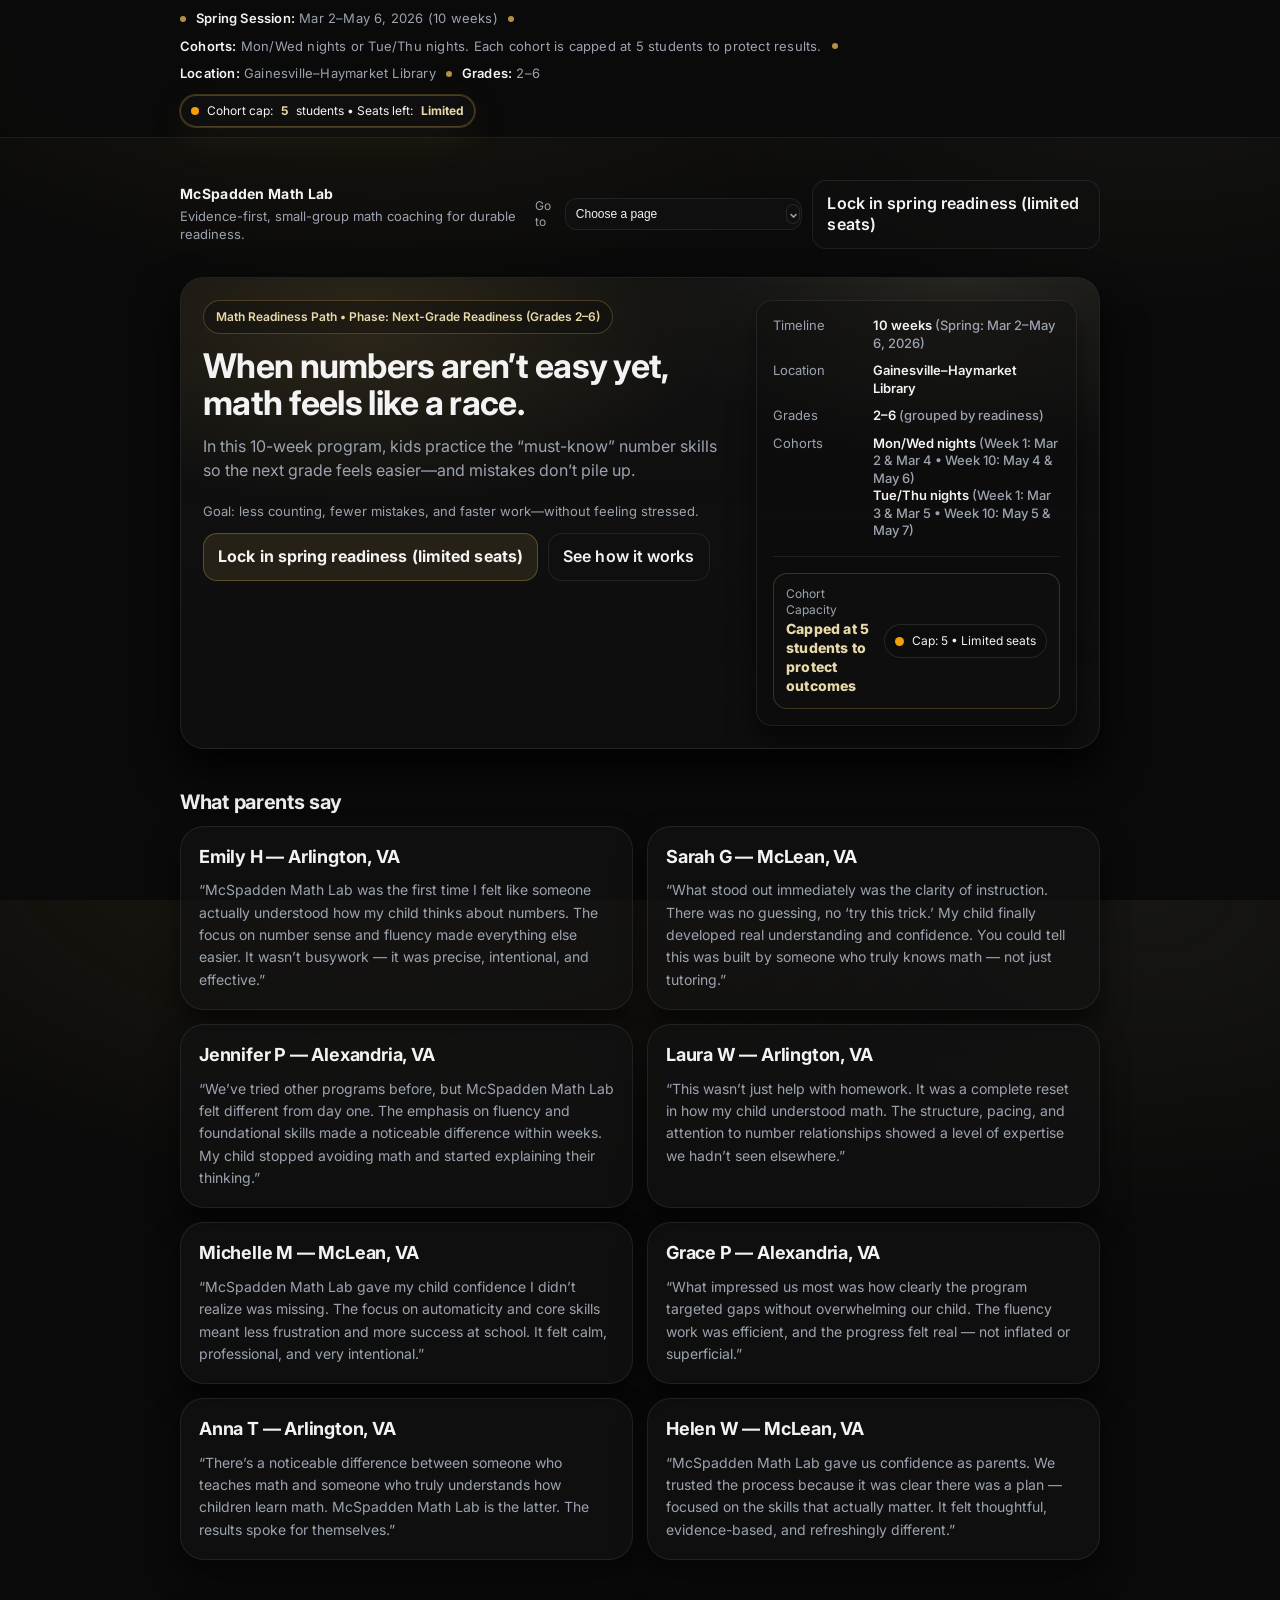
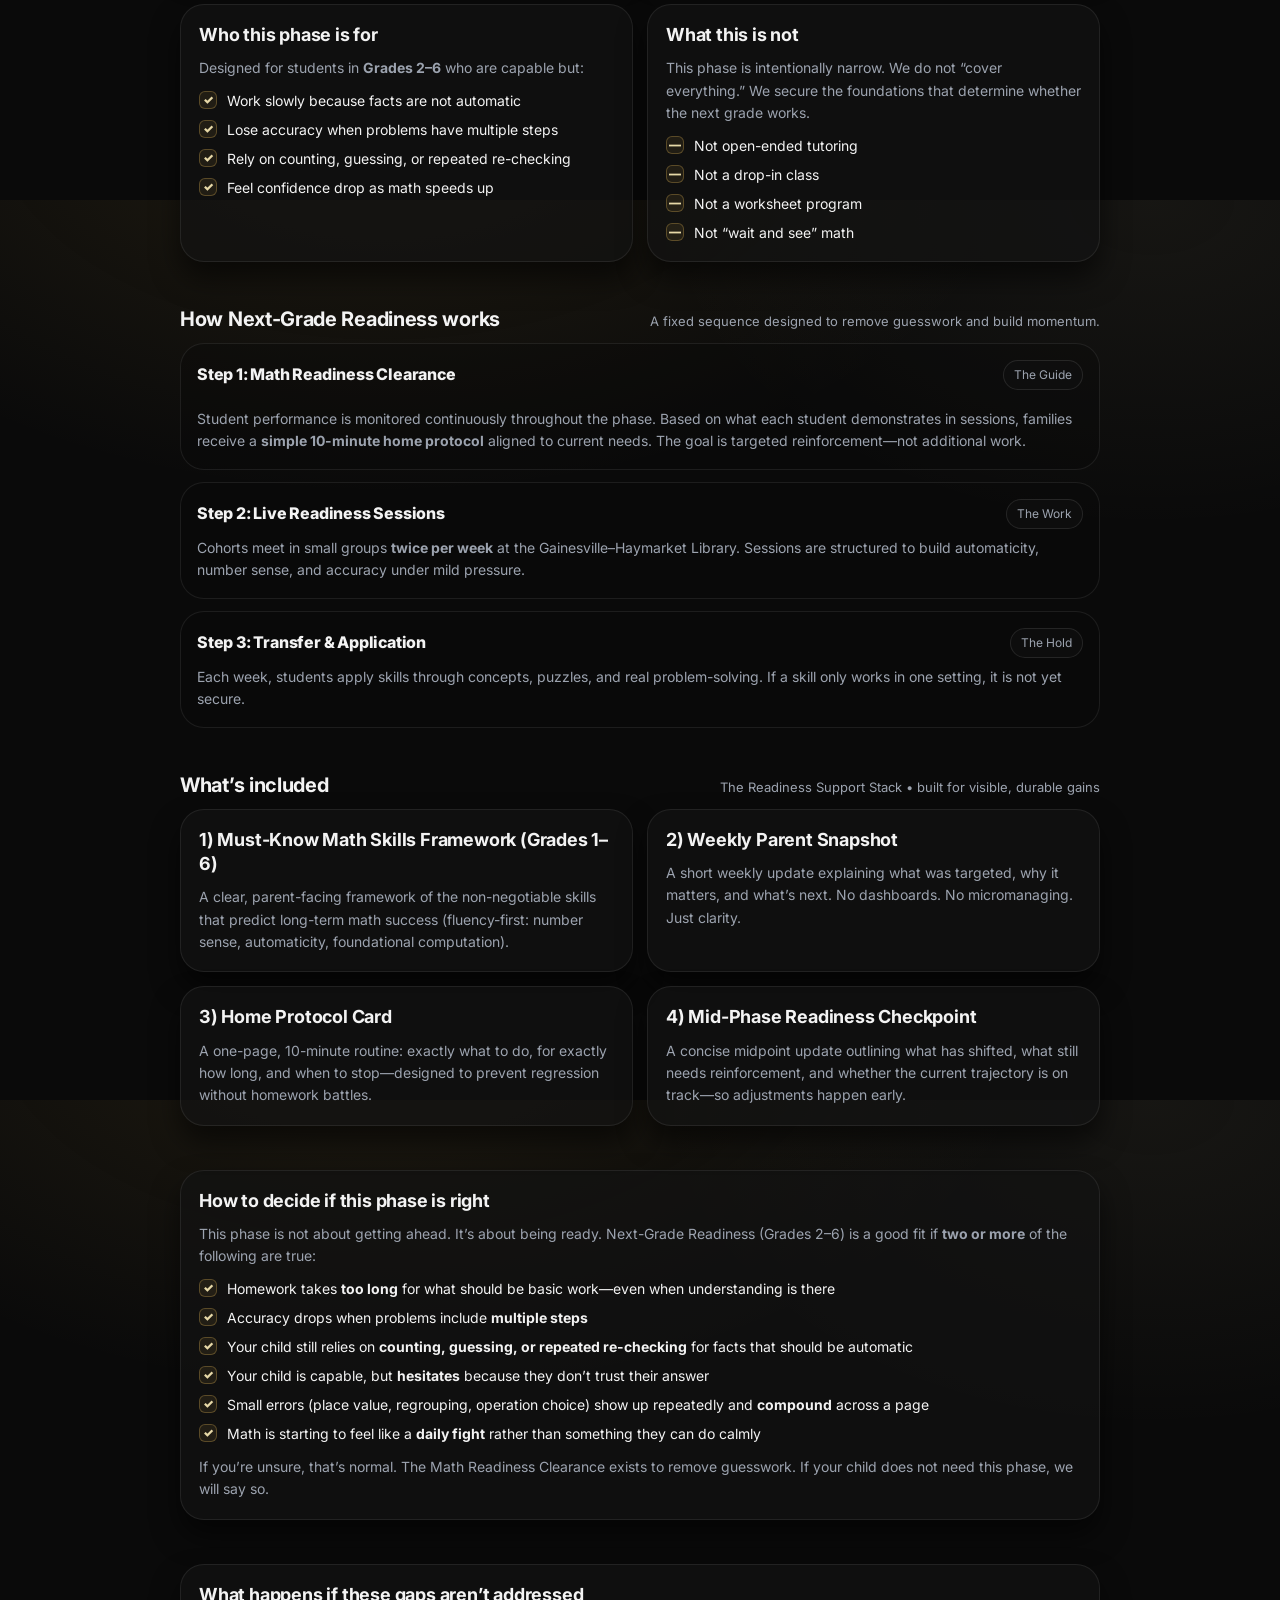
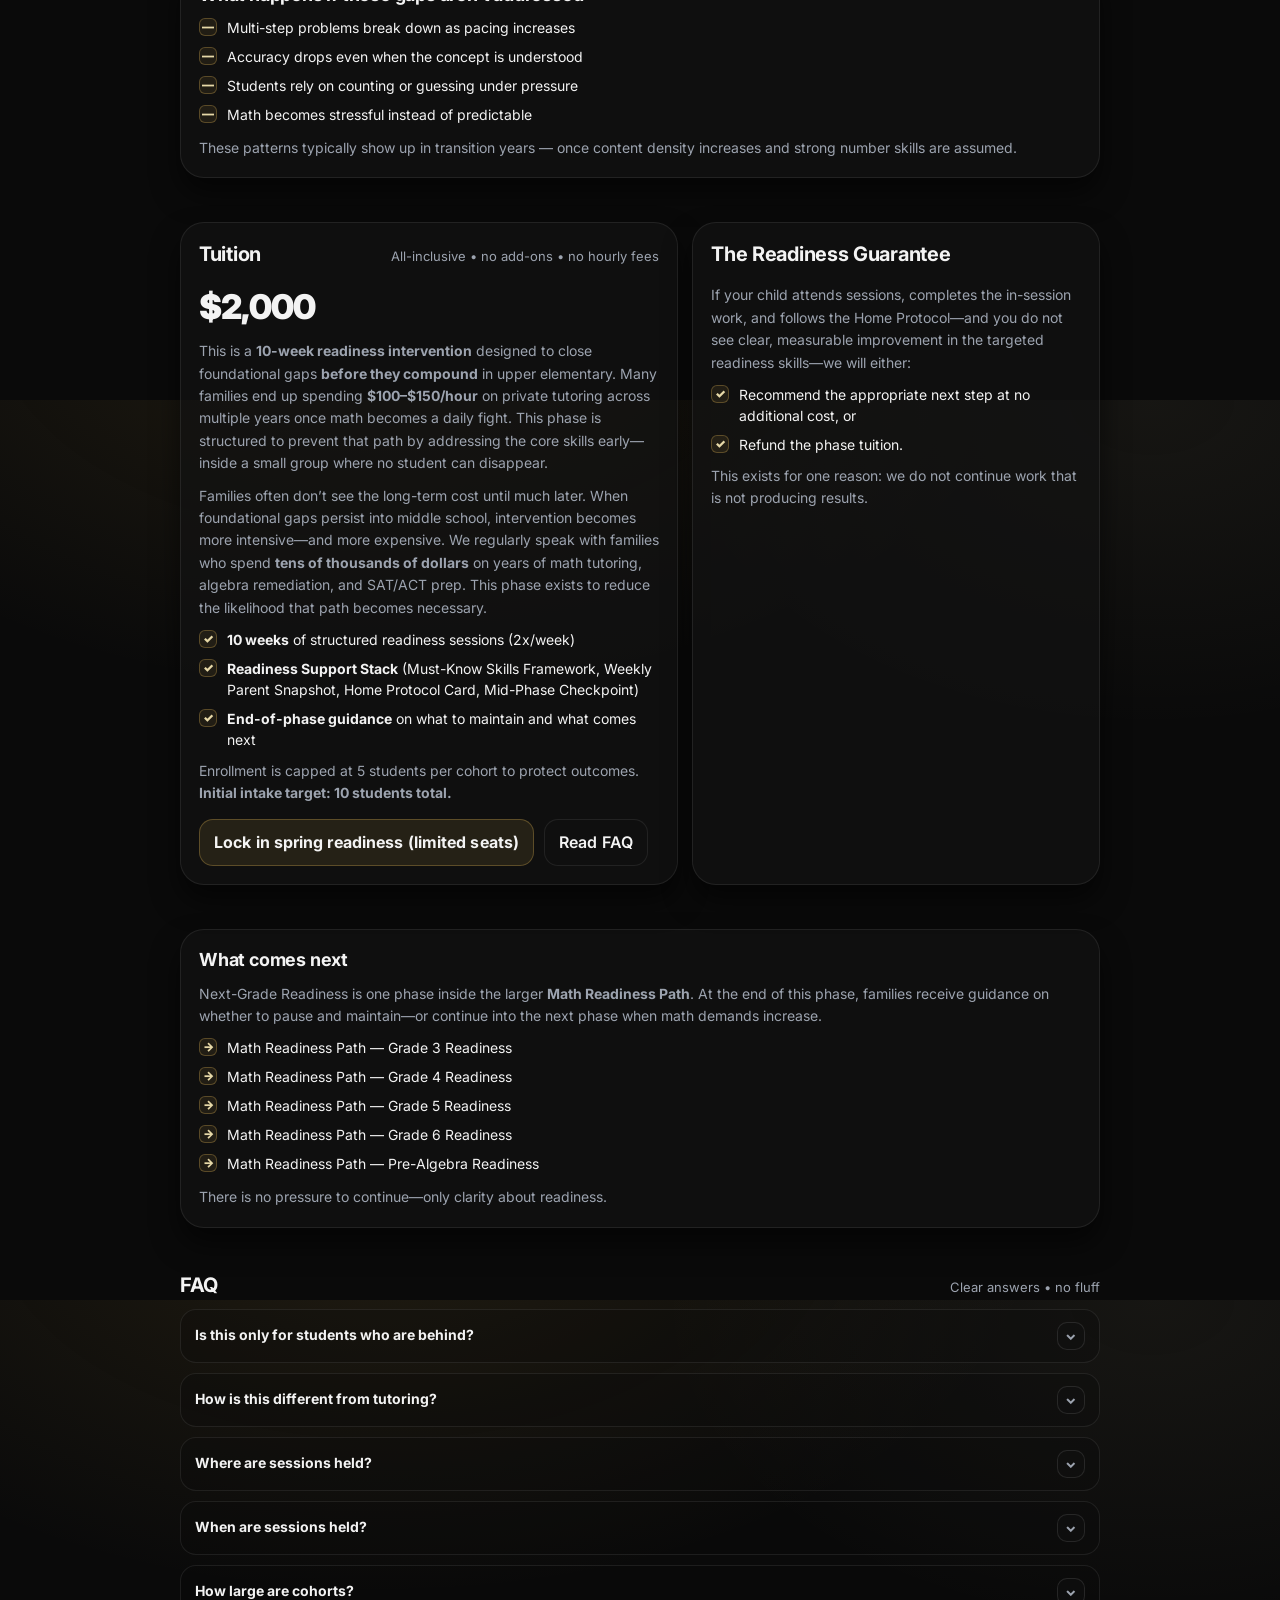
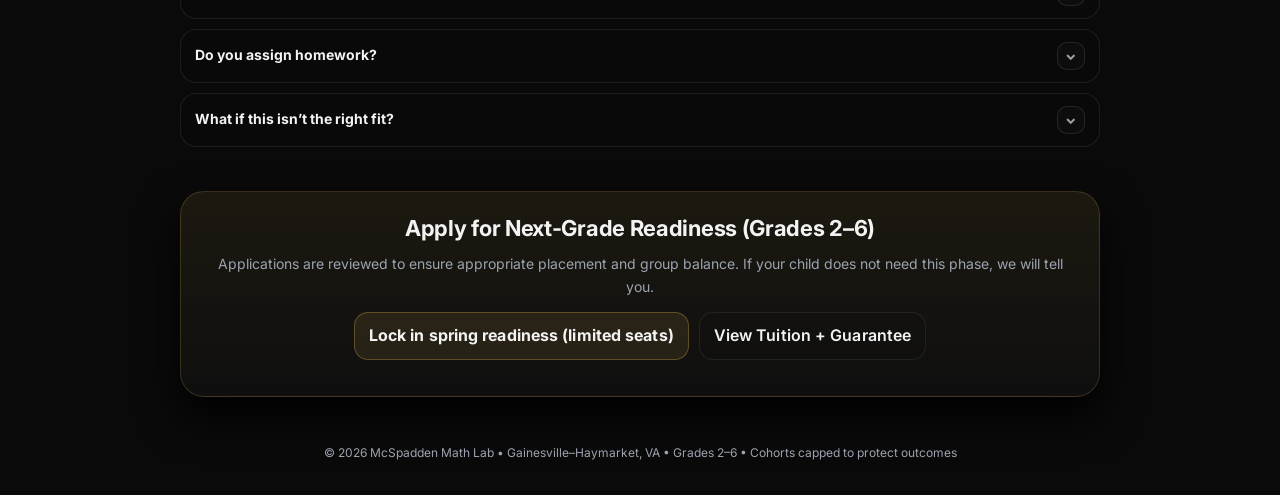
==== index.html @ 358d10a7 "Update index.html" ====
<!doctype html>
<html lang="en">
<head>
  <meta charset="utf-8" />
  <meta name="viewport" content="width=device-width,initial-scale=1" />
  <title>Math Readiness Path — Next-Grade Readiness (Grades 2–6) | McSpadden Math Lab</title>
  <meta name="description" content="A 10-week readiness phase for students in Grades 2–6. Gainesville–Haymarket Library. Two cohorts: Monday and Wednesday nights or Tuesday and Thursday nights. Each cohort is capped at 5 students to protect outcomes." />

  <!-- Fonts (safe + clean). If your site already loads Inter elsewhere, you can remove this. -->
  <link rel="preconnect" href="https://fonts.googleapis.com">
  <link rel="preconnect" href="https://fonts.gstatic.com" crossorigin>
  <link href="https://fonts.googleapis.com/css2?family=Inter:wght@400;500;600;700&display=swap" rel="stylesheet">

  <style>
    :root {
      --bg: #0A0A0A;
      --bg-alt: #121212;
      --accent: #C6A04A;
      --accent-soft: #E7D9A8;
      --text-main: #F3F3F3;
      --text-muted: #9CA3AF;
      --card-bg: #121212;
      --border-subtle: #2A2A2A;
      --max-width: 960px;
      --radius-lg: 16px;
      --radius-xl: 24px;
      --shadow-soft: 0 20px 40px rgba(0, 0, 0, 0.85);
      --shadow-card: 0 16px 28px rgba(0,0,0,0.55);
      --shadow-glow: 0 0 0 1px rgba(198,160,74,0.25), 0 12px 38px rgba(198,160,74,0.08);
      --line: rgba(255,255,255,0.08);
      --ok: #22c55e;
      --warn: #f59e0b;
    }

    * { box-sizing: border-box; margin: 0; padding: 0; }
    html, body { height: 100%; }
    body {
      font-family: Inter, system-ui, -apple-system, Segoe UI, Roboto, Helvetica, Arial, "Apple Color Emoji","Segoe UI Emoji";
      background: radial-gradient(1200px 700px at 30% -10%, rgba(198,160,74,0.12), transparent 55%),
                  radial-gradient(900px 600px at 90% 0%, rgba(231,217,168,0.06), transparent 55%),
                  var(--bg);
      color: var(--text-main);
      line-height: 1.35;
    }

    a { color: inherit; text-decoration: none; }
    .container { max-width: var(--max-width); margin: 0 auto; padding: 0 20px; }

    /* Top ticker */
    .ticker {
      position: sticky;
      top: 0;
      z-index: 1000;
      background: rgba(10,10,10,0.92);
      backdrop-filter: blur(10px);
      border-bottom: 1px solid var(--line);
    }
    .ticker-inner {
      display: flex;
      gap: 12px;
      align-items: center;
      justify-content: space-between;
      padding: 10px 0;
      flex-wrap: wrap;
    }
    .ticker-left {
      display: flex;
      gap: 10px;
      align-items: center;
      flex-wrap: wrap;
      color: var(--text-muted);
      font-size: 13px;
      letter-spacing: 0.2px;
    }
    .dot { width: 6px; height: 6px; border-radius: 999px; background: var(--accent); display: inline-block; opacity: 0.9; }
    .ticker-strong { color: var(--text-main); font-weight: 600; }
    .pill {
      display: inline-flex;
      align-items: center;
      gap: 8px;
      padding: 7px 10px;
      border-radius: 999px;
      border: 1px solid rgba(198,160,74,0.35);
      background: rgba(18,18,18,0.75);
      box-shadow: var(--shadow-glow);
      color: var(--text-main);
      font-size: 12px;
      white-space: nowrap;
    }
    .pill .cap-dot { width: 8px; height: 8px; border-radius: 999px; background: var(--warn); }
    .pill strong { color: var(--accent-soft); font-weight: 700; }

    /* Header / Hero */
    header { padding: 42px 0 18px; }
    .brandbar {
      display: flex;
      align-items: center;
      justify-content: space-between;
      gap: 12px;
      margin-bottom: 28px;
    }
    .site-nav {
      display: inline-flex;
      align-items: center;
      gap: 8px;
      color: var(--text-muted);
      font-size: 12px;
      letter-spacing: 0.2px;
    }
    .site-nav select {
      appearance: none;
      background: rgba(18,18,18,0.7);
      border: 1px solid var(--line);
      color: var(--text-main);
      padding: 8px 28px 8px 10px;
      border-radius: 12px;
      font-size: 12px;
      cursor: pointer;
    }
    .site-nav select:focus {
      outline: 2px solid rgba(198,160,74,0.45);
      outline-offset: 2px;
    }
    .site-nav .chev {
      margin-left: -24px;
      pointer-events: none;
      width: 20px;
      height: 20px;
      border-radius: 8px;
      border: 1px solid rgba(255,255,255,0.10);
      background: rgba(18,18,18,0.55);
      display: inline-flex;
      align-items: center;
      justify-content: center;
      color: var(--text-muted);
      font-weight: 900;
      font-size: 11px;
    }
    .brand {
      display: flex;
      flex-direction: column;
      gap: 4px;
    }
    .brand .name {
      font-weight: 700;
      letter-spacing: 0.3px;
      font-size: 14px;
      color: var(--text-main);
    }
    .brand .sub {
      font-size: 13px;
      color: var(--text-muted);
    }

    .hero {
      display: grid;
      grid-template-columns: 1.25fr 0.75fr;
      gap: 18px;
      align-items: stretch;
      padding: 22px;
      border: 1px solid var(--line);
      border-radius: var(--radius-xl); /* fixed from varvar(...) */
      background: linear-gradient(180deg, rgba(18,18,18,0.85), rgba(18,18,18,0.55));
      box-shadow: var(--shadow-soft);
      overflow: hidden;
      position: relative;
    }
    .hero:before {
      content: "";
      position: absolute;
      inset: -2px;
      background: radial-gradient(600px 300px at 20% 10%, rgba(198,160,74,0.16), transparent 60%),
                  radial-gradient(500px 280px at 85% 0%, rgba(231,217,168,0.10), transparent 65%);
      pointer-events: none;
    }
    .hero > * { position: relative; z-index: 1; }

    .kicker {
      display: inline-flex;
      align-items: center;
      gap: 10px;
      padding: 8px 12px;
      border: 1px solid rgba(198,160,74,0.30);
      border-radius: 999px;
      background: rgba(10,10,10,0.35);
      color: var(--accent-soft);
      font-weight: 600;
      font-size: 12px;
      width: fit-content;
      margin-bottom: 14px;
    }
    h1 {
      font-size: 34px;
      line-height: 1.08;
      letter-spacing: -0.7px;
      margin-bottom: 12px;
    }
    .lead {
      color: var(--text-muted);
      font-size: 16px;
      line-height: 1.55;
      margin-bottom: 18px;
      max-width: 62ch;
    }
    .hero-actions {
      display: flex;
      gap: 10px;
      flex-wrap: wrap;
      align-items: center;
      margin-top: 12px;
    }
    .btn {
      display: inline-flex;
      align-items: center;
      justify-content: center;
      gap: 10px;
      padding: 12px 14px;
      border-radius: 14px;
      border: 1px solid rgba(198,160,74,0.35);
      background: rgba(198,160,74,0.12);
      color: var(--text-main);
      font-weight: 700;
      letter-spacing: 0.1px;
      transition: transform 120ms ease, background 120ms ease, border-color 120ms ease;
      cursor: pointer;
      user-select: none;
    }
    .btn:hover { transform: translateY(-1px); background: rgba(198,160,74,0.16); border-color: rgba(198,160,74,0.55); }
    .btn.secondary {
      background: rgba(18,18,18,0.55);
      border-color: var(--line);
      color: var(--text-main);
      font-weight: 600;
    }
    .btn.secondary:hover { background: rgba(18,18,18,0.75); border-color: rgba(255,255,255,0.14); }

    .hero-card {
      border: 1px solid var(--line);
      border-radius: var(--radius-lg);
      background: rgba(10,10,10,0.35);
      padding: 16px;
      display: flex;
      flex-direction: column;
      justify-content: space-between;
      gap: 12px;
      box-shadow: var(--shadow-card);
    }
    .meta {
      display: grid;
      gap: 10px;
    }
    .meta-row {
      display: grid;
      grid-template-columns: 90px 1fr;
      gap: 10px;
      align-items: start;
      font-size: 13px;
    }
    .meta-row .label { color: var(--text-muted); }
    .meta-row .value { color: var(--text-main); font-weight: 600; }
    .meta-row .value span { color: var(--text-muted); font-weight: 500; }
    .divider { height: 1px; background: var(--line); margin: 6px 0; }

    .cap-box {
      display: flex;
      align-items: center;
      justify-content: space-between;
      gap: 10px;
      padding: 12px;
      border-radius: 14px;
      border: 1px solid rgba(198,160,74,0.25);
      background: rgba(18,18,18,0.55);
    }
    .cap-left { display: grid; gap: 2px; }
    .cap-title { font-size: 12px; color: var(--text-muted); }
    .cap-value { font-size: 14px; font-weight: 800; color: var(--accent-soft); letter-spacing: 0.2px; }
    .cap-badge {
      display: inline-flex;
      align-items: center;
      gap: 8px;
      padding: 8px 10px;
      border-radius: 999px;
      border: 1px solid rgba(255,255,255,0.10);
      background: rgba(10,10,10,0.40);
      font-size: 12px;
      color: var(--text-main);
      white-space: nowrap;
    }
    .cap-badge .cap-dot { width: 9px; height: 9px; border-radius: 999px; background: var(--warn); }

    /* Sections */
    section { padding: 22px 0; }
    .grid { display: grid; grid-template-columns: 1fr 1fr; gap: 14px; }
    .card {
      border: 1px solid var(--line);
      border-radius: var(--radius-xl);
      background: rgba(18,18,18,0.72);
      padding: 18px;
      box-shadow: var(--shadow-card);
    }
    .card h2 {
      font-size: 18px;
      letter-spacing: -0.2px;
      margin-bottom: 10px;
    }
    .card p { color: var(--text-muted); line-height: 1.6; font-size: 14px; }
    .list { margin-top: 10px; display: grid; gap: 8px; }
    .li {
      display: grid;
      grid-template-columns: 18px 1fr;
      gap: 10px;
      align-items: start;
      color: var(--text-main);
      font-size: 14px;
      line-height: 1.5;
    }
    .check {
      width: 18px; height: 18px;
      border-radius: 6px;
      border: 1px solid rgba(198,160,74,0.35);
      background: rgba(198,160,74,0.10);
      display: inline-flex;
      align-items: center;
      justify-content: center;
      font-weight: 900;
      color: var(--accent-soft);
      font-size: 12px;
      margin-top: 1px;
    }

    .section-title {
      display: flex;
      align-items: baseline;
      justify-content: space-between;
      gap: 12px;
      margin-bottom: 10px;
    }
    .section-title h2 { font-size: 20px; letter-spacing: -0.3px; }
    .section-title .hint { color: var(--text-muted); font-size: 13px; }

    /* Steps */
    .steps { display: grid; gap: 12px; }
    .step {
      border: 1px solid var(--line);
      border-radius: var(--radius-xl);
      background: rgba(10,10,10,0.35);
      padding: 16px;
      display: grid;
      gap: 8px;
    }
    .step-top {
      display: flex;
      align-items: center;
      justify-content: space-between;
      gap: 10px;
      flex-wrap: wrap;
    }
    .step-name { font-weight: 800; letter-spacing: -0.2px; }
    .tag {
      display: inline-flex;
      align-items: center;
      gap: 8px;
      padding: 6px 10px;
      border-radius: 999px;
      border: 1px solid rgba(255,255,255,0.10);
      background: rgba(18,18,18,0.55);
      color: var(--text-muted);
      font-size: 12px;
      white-space: nowrap;
    }
    .step p { color: var(--text-muted); font-size: 14px; line-height: 1.6; }

    /* Pricing */
    .pricing {
      display: grid;
      grid-template-columns: 1.1fr 0.9fr;
      gap: 14px;
      align-items: stretch;
    }
    .price {
      font-size: 34px;
      font-weight: 900;
      letter-spacing: -0.8px;
      color: var(--text-main);
      margin: 6px 0 10px;
    }
    .fine { color: var(--text-muted); font-size: 13px; line-height: 1.55; }

    /* FAQ */
    details {
      border: 1px solid var(--line);
      border-radius: 16px;
      background: rgba(10,10,10,0.30);
      padding: 12px 14px;
    }
    details summary {
      cursor: pointer;
      list-style: none;
      display: flex;
      align-items: center;
      justify-content: space-between;
      gap: 12px;
      font-weight: 700;
      color: var(--text-main);
      font-size: 14px;
    }
    details summary::-webkit-details-marker { display: none; }
    details .answer { padding-top: 10px; color: var(--text-muted); font-size: 14px; line-height: 1.6; }
    .chev {
      width: 28px; height: 28px;
      border-radius: 10px;
      border: 1px solid rgba(255,255,255,0.10);
      background: rgba(18,18,18,0.55);
      display: inline-flex;
      align-items: center;
      justify-content: center;
      color: var(--text-muted);
      font-weight: 900;
      transition: transform 140ms ease;
    }
    details[open] .chev { transform: rotate(180deg); }

    /* Footer CTA */
    .cta {
      text-align: center;
      padding: 22px;
      border-radius: var(--radius-xl);
      border: 1px solid rgba(198,160,74,0.22);
      background: linear-gradient(180deg, rgba(198,160,74,0.10), rgba(18,18,18,0.65));
      box-shadow: var(--shadow-soft);
    }
    .cta h2 { font-size: 22px; letter-spacing: -0.3px; margin-bottom: 10px; }
    .cta p { color: var(--text-muted); font-size: 14px; line-height: 1.6; margin-bottom: 14px; }

    footer {
      padding: 26px 0 34px;
      color: var(--text-muted);
      font-size: 12px;
      text-align: center;
    }

    /* Responsive */
    @media (max-width: 920px) {
      .hero { grid-template-columns: 1fr; }
      .grid { grid-template-columns: 1fr; }
      .pricing { grid-template-columns: 1fr; }
      h1 { font-size: 30px; }
    }

    /* --- Mobile refinements (minimal change) --- */
    @media (max-width: 520px) {
      .container { padding: 0 14px; }

      header { padding: 28px 0 12px; }
      .brandbar { margin-bottom: 16px; }
      .brandbar { flex-direction: column; align-items: flex-start; }
      .brand .name { font-size: 13px; }
      .brand .sub { font-size: 12px; }

      .hero { padding: 16px; gap: 14px; }
      h1 { font-size: 26px; letter-spacing: -0.5px; }
      .lead { font-size: 14px; line-height: 1.6; }

      .kicker { font-size: 11px; padding: 7px 10px; }

      /* Buttons: easier tapping + cleaner stacking */
      .hero-actions { gap: 10px; }
      .site-nav { width: 100%; }
      .site-nav select { width: 100%; }
      .btn {
        width: 100%;
        justify-content: center;
        padding: 12px 14px;
      }

      /* Cards: reduce density */
      .card { padding: 16px; }
      .card h2 { font-size: 16px; }
      .card p { font-size: 13.5px; }

      /* Lists: avoid tight columns */
      .li { grid-template-columns: 16px 1fr; gap: 10px; }
      .check { width: 16px; height: 16px; border-radius: 6px; font-size: 11px; }

      /* Meta rows: stack label/value for readability */
      .meta-row {
        grid-template-columns: 1fr;
        gap: 4px;
      }
      .meta-row .label { font-size: 12px; }
      .meta-row .value { font-size: 13px; line-height: 1.45; }

      /* Section titles: stack hint under title */
      .section-title {
        flex-direction: column;
        align-items: flex-start;
        gap: 6px;
      }
      .section-title h2 { font-size: 18px; }
      .section-title .hint { font-size: 12px; }

      /* Pricing: prevent oversized type */
      .price { font-size: 30px; }

      /* FAQ: improve tap area and wrapping */
      details { padding: 12px; }
      details summary { font-size: 13.5px; }
      .chev { width: 30px; height: 30px; }

      /* Ticker: allow breathing room */
      .ticker-left { font-size: 12px; }
      .pill { font-size: 11.5px; padding: 6px 9px; }

      /* --- Reviews: swipe carousel on mobile --- */
      #reviews .grid {
        display: flex;
        gap: 12px;
        overflow-x: auto;
        padding: 4px 2px 10px;
        scroll-snap-type: x mandatory;
        -webkit-overflow-scrolling: touch;
      }
      #reviews .grid::-webkit-scrollbar { height: 8px; }
      #reviews .grid::-webkit-scrollbar-track { background: rgba(255,255,255,0.06); border-radius: 999px; }
      #reviews .grid::-webkit-scrollbar-thumb { background: rgba(198,160,74,0.22); border-radius: 999px; }
      #reviews .grid .card {
        min-width: 84%;
        flex: 0 0 auto;
        scroll-snap-align: start;
      }
    }

    /* Ultra-small phones */
    @media (max-width: 380px) {
      h1 { font-size: 24px; }
      .hero { padding: 14px; }
      .card { padding: 14px; }
      #reviews .grid .card { min-width: 90%; }
    }
  </style>
</head>

<body>

  <!-- Top ticker (dates + cohorts + location) -->
  <div class="ticker">
    <div class="container">
      <div class="ticker-inner">
        <div class="ticker-left">
          <span class="dot"></span>
          <span><span class="ticker-strong">Spring Session:</span> Mar 2–May 6, 2026 (10 weeks)</span>
          <span class="dot"></span>
          <span><span class="ticker-strong">Cohorts:</span> Mon/Wed nights or Tue/Thu nights. Each cohort is capped at 5 students to protect results.</span>
          <span class="dot"></span>
          <span><span class="ticker-strong">Location:</span> Gainesville–Haymarket Library</span>
          <span class="dot"></span>
          <span><span class="ticker-strong">Grades:</span> 2–6</span>
        </div>

        <!-- Cohort-cap indicator (edit numbers as needed) -->
        <div class="pill" title="Cohorts are capped at 5 students to protect outcomes.">
          <span class="cap-dot" aria-hidden="true"></span>
          Cohort cap: <strong>5</strong> students • Seats left: <strong>Limited</strong>
        </div>
      </div>
    </div>
  </div>

  <header>
    <div class="container">
      <div class="brandbar">
        <div class="brand">
          <div class="name">McSpadden Math Lab</div>
          <div class="sub">Evidence-first, small-group math coaching for durable readiness.</div>
        </div>
        <div class="site-nav" aria-label="Site navigation">
          <label for="page-select">Go to</label>
          <select id="page-select" onchange="if (this.value) window.location.href = this.value;">
            <option value="" selected>Choose a page</option>
            <option value="/index.html">Next-Grade Readiness (Grades 2–6)</option>
            <option value="/diagnostic.html">Readiness Diagnostic</option>
          </select>
          <span class="chev" aria-hidden="true">⌄</span>
        </div>
        <a class="btn secondary"
           href="https://docs.google.com/forms/d/e/1FAIpQLSfO8oBdHKv9BETG9DQ2NHJP70v-f6Mk2C3GIIjoC-ymewStnA/viewform"
           target="_blank" rel="noopener">
          Lock in spring readiness (limited seats)
        </a>

      </div>

      <div class="hero">
        <div>
          <div class="kicker">Math Readiness Path • Phase: Next-Grade Readiness (Grades 2–6)</div>

          <h1>When numbers aren’t easy yet, math feels like a race.</h1>

          <p class="lead">
            In this 10-week program, kids practice the “must-know” number skills so the next grade feels easier—and mistakes don’t pile up.
          </p>

          <p class="fine" style="margin-top:10px;">
            Goal: less counting, fewer mistakes, and faster work—without feeling stressed.
          </p>

          <div class="hero-actions">
            <a class="btn"
               href="https://docs.google.com/forms/d/e/1FAIpQLSfO8oBdHKv9BETG9DQ2NHJP70v-f6Mk2C3GIIjoC-ymewStnA/viewform"
               target="_blank" rel="noopener">
              Lock in spring readiness (limited seats)
            </a>

            <a class="btn secondary" href="#how">See how it works</a>
          </div>
        </div>

        <aside class="hero-card" aria-label="Program details">
          <div class="meta">
            <div class="meta-row">
              <div class="label">Timeline</div>
              <div class="value">10 weeks <span>(Spring: Mar 2–May 6, 2026)</span></div>
            </div>
            <div class="meta-row">
              <div class="label">Location</div>
              <div class="value">Gainesville–Haymarket Library</div>
            </div>
            <div class="meta-row">
              <div class="label">Grades</div>
              <div class="value">2–6 <span>(grouped by readiness)</span></div>
            </div>
            <div class="meta-row">
              <div class="label">Cohorts</div>
              <div class="value">
                Mon/Wed nights <span>(Week 1: Mar 2 & Mar 4 • Week 10: May 4 & May 6)</span><br/>
                Tue/Thu nights <span>(Week 1: Mar 3 & Mar 5 • Week 10: May 5 & May 7)</span>
              </div>
            </div>
            <div class="divider"></div>

            <div class="cap-box">
              <div class="cap-left">
                <div class="cap-title">Cohort Capacity</div>
                <div class="cap-value">Capped at 5 students to protect outcomes</div>
              </div>
              <div class="cap-badge">
                <span class="cap-dot" aria-hidden="true"></span>
                Cap: 5 • Limited seats
              </div>
            </div>
          </div>
        </aside>
      </div>
    </div>
  </header>

  <main>

    <!-- ✅ Parent Reviews (placed toward top, right after hero) -->
    <section id="reviews">
      <div class="container">
        <div class="section-title">
          <h2>What parents say</h2>
          <div class="hint"></div>
        </div>

        <div class="grid">
          <div class="card">
            <h2>Emily H — Arlington, VA</h2>
            <p>
              “McSpadden Math Lab was the first time I felt like someone actually understood how my child thinks about numbers.
              The focus on number sense and fluency made everything else easier. It wasn’t busywork — it was precise, intentional, and effective.”
            </p>
          </div>

          <div class="card">
            <h2>Sarah G — McLean, VA</h2>
            <p>
              “What stood out immediately was the clarity of instruction. There was no guessing, no ‘try this trick.’
              My child finally developed real understanding and confidence. You could tell this was built by someone who truly knows math — not just tutoring.”
            </p>
          </div>

          <div class="card">
            <h2>Jennifer P — Alexandria, VA</h2>
            <p>
              “We’ve tried other programs before, but McSpadden Math Lab felt different from day one.
              The emphasis on fluency and foundational skills made a noticeable difference within weeks. My child stopped avoiding math and started explaining their thinking.”
            </p>
          </div>

          <div class="card">
            <h2>Laura W — Arlington, VA</h2>
            <p>
              “This wasn’t just help with homework. It was a complete reset in how my child understood math.
              The structure, pacing, and attention to number relationships showed a level of expertise we hadn’t seen elsewhere.”
            </p>
          </div>

          <div class="card">
            <h2>Michelle M — McLean, VA</h2>
            <p>
              “McSpadden Math Lab gave my child confidence I didn’t realize was missing.
              The focus on automaticity and core skills meant less frustration and more success at school. It felt calm, professional, and very intentional.”
            </p>
          </div>

          <div class="card">
            <h2>Grace P — Alexandria, VA</h2>
            <p>
              “What impressed us most was how clearly the program targeted gaps without overwhelming our child.
              The fluency work was efficient, and the progress felt real — not inflated or superficial.”
            </p>
          </div>

          <div class="card">
            <h2>Anna T — Arlington, VA</h2>
            <p>
              “There’s a noticeable difference between someone who teaches math and someone who truly understands how children learn math.
              McSpadden Math Lab is the latter. The results spoke for themselves.”
            </p>
          </div>

          <div class="card">
            <h2>Helen W — McLean, VA</h2>
            <p>
              “McSpadden Math Lab gave us confidence as parents. We trusted the process because it was clear there was a plan —
              focused on the skills that actually matter. It felt thoughtful, evidence-based, and refreshingly different.”
            </p>
          </div>
        </div>
      </div>
    </section>

    <!-- Who it's for -->
    <section>
      <div class="container">
        <div class="grid">
          <div class="card">
            <h2>Who this phase is for</h2>
            <p>
              Designed for students in <strong>Grades 2–6</strong> who are capable but:
            </p>
            <div class="list" role="list">
              <div class="li" role="listitem"><span class="check">✓</span><span>Work slowly because facts are not automatic</span></div>
              <div class="li" role="listitem"><span class="check">✓</span><span>Lose accuracy when problems have multiple steps</span></div>
              <div class="li" role="listitem"><span class="check">✓</span><span>Rely on counting, guessing, or repeated re-checking</span></div>
              <div class="li" role="listitem"><span class="check">✓</span><span>Feel confidence drop as math speeds up</span></div>
            </div>
          </div>

          <div class="card">
            <h2>What this is not</h2>
            <p>
              This phase is intentionally narrow. We do not “cover everything.” We secure the foundations that determine whether the next grade works.
            </p>
            <div class="list" role="list">
              <div class="li" role="listitem"><span class="check">—</span><span>Not open-ended tutoring</span></div>
              <div class="li" role="listitem"><span class="check">—</span><span>Not a drop-in class</span></div>
              <div class="li" role="listitem"><span class="check">—</span><span>Not a worksheet program</span></div>
              <div class="li" role="listitem"><span class="check">—</span><span>Not “wait and see” math</span></div>
            </div>
          </div>
        </div>
      </div>
    </section>

    <!-- How it works -->
    <section id="how">
      <div class="container">
        <div class="section-title">
          <h2>How Next-Grade Readiness works</h2>
          <div class="hint">A fixed sequence designed to remove guesswork and build momentum.</div>
        </div>

        <div class="steps">
          <div class="step">
            <div class="step-top">
              <div class="step-name">Step 1: Math Readiness Clearance</div>
              <div class="tag">The Guide</div>
            </div>
            <p class="fine" style="margin-top:10px;">
              Student performance is monitored continuously throughout the phase.
              Based on what each student demonstrates in sessions, families receive a <strong>simple 10-minute home protocol</strong> aligned to current needs.
              The goal is targeted reinforcement—not additional work.
            </p>
          </div>

          <div class="step">
            <div class="step-top">
              <div class="step-name">Step 2: Live Readiness Sessions</div>
              <div class="tag">The Work</div>
            </div>
            <p>
              Cohorts meet in small groups <strong>twice per week</strong> at the Gainesville–Haymarket Library.
              Sessions are structured to build automaticity, number sense, and accuracy under mild pressure.
            </p>
          </div>

          <div class="step">
            <div class="step-top">
              <div class="step-name">Step 3: Transfer & Application</div>
              <div class="tag">The Hold</div>
            </div>
            <p>
              Each week, students apply skills through concepts, puzzles, and real problem-solving. If a skill only works in one setting, it is not yet secure.
            </p>
          </div>
        </div>
      </div>
    </section>

    <!-- Support Stack -->
    <section>
      <div class="container">
        <div class="section-title">
          <h2>What’s included</h2>
          <div class="hint">The Readiness Support Stack • built for visible, durable gains</div>
        </div>

        <div class="grid">
          <div class="card">
            <h2>1) Must-Know Math Skills Framework (Grades 1–6)</h2>
            <p>
              A clear, parent-facing framework of the non-negotiable skills that predict long-term math success (fluency-first: number sense, automaticity, foundational computation).
            </p>
          </div>
          <div class="card">
            <h2>2) Weekly Parent Snapshot</h2>
            <p>
              A short weekly update explaining what was targeted, why it matters, and what’s next. No dashboards. No micromanaging. Just clarity.
            </p>
          </div>
          <div class="card">
            <h2>3) Home Protocol Card</h2>
            <p>
              A one-page, 10-minute routine: exactly what to do, for exactly how long, and when to stop—designed to prevent regression without homework battles.
            </p>
          </div>
          <div class="card">
            <h2>4) Mid-Phase Readiness Checkpoint</h2>
            <p>
              A concise midpoint update outlining what has shifted, what still needs reinforcement, and whether the current trajectory is on track—so adjustments happen early.
            </p>
          </div>
        </div>
      </div>
    </section>

    <!-- How to Decide -->
<section>
  <div class="container">
    <div class="card">
      <h2>How to decide if this phase is right</h2>
      <p>
        This phase is not about getting ahead. It’s about being ready.
        Next-Grade Readiness (Grades 2–6) is a good fit if <strong>two or more</strong> of the following are true:
      </p>

      <div class="list" role="list">
        <div class="li" role="listitem">
          <span class="check">✓</span>
          <span>Homework takes <strong>too long</strong> for what should be basic work—even when understanding is there</span>
        </div>

        <div class="li" role="listitem">
          <span class="check">✓</span>
          <span>Accuracy drops when problems include <strong>multiple steps</strong></span>
        </div>

        <div class="li" role="listitem">
          <span class="check">✓</span>
          <span>Your child still relies on <strong>counting, guessing, or repeated re-checking</strong> for facts that should be automatic</span>
        </div>

        <div class="li" role="listitem">
          <span class="check">✓</span>
          <span>Your child is capable, but <strong>hesitates</strong> because they don’t trust their answer</span>
        </div>

        <div class="li" role="listitem">
          <span class="check">✓</span>
          <span>Small errors (place value, regrouping, operation choice) show up repeatedly and <strong>compound</strong> across a page</span>
        </div>

        <div class="li" role="listitem">
          <span class="check">✓</span>
          <span>Math is starting to feel like a <strong>daily fight</strong> rather than something they can do calmly</span>
        </div>
      </div>

      <p style="margin-top:12px;">
        If you’re unsure, that’s normal. The Math Readiness Clearance exists to remove guesswork.
        If your child does not need this phase, we will say so.
      </p>
    </div>
  </div>
</section>

    <section class="failure">
      <div class="container">
        <div class="card">
          <h2>What happens if these gaps aren’t addressed</h2>

          <div class="list" role="list">
            <div class="li" role="listitem"><span class="check">—</span><span>Multi-step problems break down as pacing increases</span></div>
            <div class="li" role="listitem"><span class="check">—</span><span>Accuracy drops even when the concept is understood</span></div>
            <div class="li" role="listitem"><span class="check">—</span><span>Students rely on counting or guessing under pressure</span></div>
            <div class="li" role="listitem"><span class="check">—</span><span>Math becomes stressful instead of predictable</span></div>
          </div>

          <p class="fine" style="margin-top:12px;">
            These patterns typically show up in transition years — once content density increases and strong number skills are assumed.
          </p>
        </div>
      </div>
    </section>

     <!-- Tuition & Guarantee -->
    <section id="pricing">
      <div class="container">
        <div class="pricing">
          <div class="card">
            <div class="section-title" style="margin-bottom:6px;">
              <h2>Tuition</h2>
              <div class="hint">All-inclusive • no add-ons • no hourly fees</div>
            </div>

            <div class="price">$2,000</div>

            <p class="fine">
              This is a <strong>10-week readiness intervention</strong> designed to close foundational gaps
              <strong>before they compound</strong> in upper elementary.
              Many families end up spending <strong>$100–$150/hour</strong> on private tutoring across multiple years once math becomes a daily fight.
              This phase is structured to prevent that path by addressing the core skills early—inside a small group where no student can disappear.
            </p>

            <p class="fine" style="margin-top:10px;">
              Families often don’t see the long-term cost until much later.
              When foundational gaps persist into middle school, intervention becomes more intensive—and more expensive.
              We regularly speak with families who spend <strong>tens of thousands of dollars</strong> on years of math tutoring, algebra remediation, and SAT/ACT prep.
              This phase exists to reduce the likelihood that path becomes necessary.
            </p>

            <div class="list" role="list" style="margin-top:10px;">
              <div class="li" role="listitem"><span class="check">✓</span><span><strong>10 weeks</strong> of structured readiness sessions (2x/week)</span></div>
              <div class="li" role="listitem"><span class="check">✓</span><span><strong>Readiness Support Stack</strong> (Must-Know Skills Framework, Weekly Parent Snapshot, Home Protocol Card, Mid-Phase Checkpoint)</span></div>
              <div class="li" role="listitem"><span class="check">✓</span><span><strong>End-of-phase guidance</strong> on what to maintain and what comes next</span></div>
            </div>

            <p class="fine" style="margin-top:10px;">
              Enrollment is capped at 5 students per cohort to protect outcomes. <strong>Initial intake target: 10 students total.</strong>
            </p>

            <div class="hero-actions" style="margin-top:14px;">
              <a class="btn"
                 href="https://docs.google.com/forms/d/e/1FAIpQLSfO8oBdHKv9BETG9DQ2NHJP70v-f6Mk2C3GIIjoC-ymewStnA/viewform"
                 target="_blank" rel="noopener">
                Lock in spring readiness (limited seats)
              </a>

              <a class="btn secondary" href="#faq">Read FAQ</a>
            </div>
          </div>

          <div class="card">
            <div class="section-title" style="margin-bottom:6px;">
              <h2>The Readiness Guarantee</h2>
              <div class="hint"></div>
            </div>
            <p class="fine">
              If your child attends sessions, completes the in-session work, and follows the Home Protocol—and you do not see clear, measurable improvement in the targeted readiness skills—we will either:
            </p>
            <div class="list" role="list" style="margin-top:10px;">
              <div class="li" role="listitem"><span class="check">✓</span><span>Recommend the appropriate next step at no additional cost, or</span></div>
              <div class="li" role="listitem"><span class="check">✓</span><span>Refund the phase tuition.</span></div>
            </div>
            <p class="fine" style="margin-top:10px;">
              This exists for one reason: we do not continue work that is not producing results.
            </p>
          </div>
        </div>
      </div>
    </section>

    <!-- What comes next -->
    <section>
      <div class="container">
        <div class="card">
          <h2>What comes next</h2>
          <p>
            Next-Grade Readiness is one phase inside the larger <strong>Math Readiness Path</strong>.
            At the end of this phase, families receive guidance on whether to pause and maintain—or continue into the next phase when math demands increase.
          </p>
          <div class="list" role="list" style="margin-top:10px;">
            <div class="li" role="listitem"><span class="check">→</span><span>Math Readiness Path — Grade 3 Readiness</span></div>
            <div class="li" role="listitem"><span class="check">→</span><span>Math Readiness Path — Grade 4 Readiness</span></div>
            <div class="li" role="listitem"><span class="check">→</span><span>Math Readiness Path — Grade 5 Readiness</span></div>
            <div class="li" role="listitem"><span class="check">→</span><span>Math Readiness Path — Grade 6 Readiness</span></div>
            <div class="li" role="listitem"><span class="check">→</span><span>Math Readiness Path — Pre-Algebra Readiness</span></div>
          </div>
          <p style="margin-top:12px; color: var(--text-muted);">
            There is no pressure to continue—only clarity about readiness.
          </p>
        </div>
      </div>
    </section>

    <!-- FAQ -->
    <section id="faq">
      <div class="container">
        <div class="section-title">
          <h2>FAQ</h2>
          <div class="hint">Clear answers • no fluff</div>
        </div>

        <div class="steps" style="gap:10px;">
          <details>
            <summary>Is this only for students who are behind? <span class="chev">⌄</span></summary>
            <div class="answer">
              No. Many students earn solid grades. This phase is about readiness for what comes next—speed, accuracy, and consistency under mild pressure.
            </div>
          </details>

          <details>
            <summary>How is this different from tutoring? <span class="chev">⌄</span></summary>
            <div class="answer">
              Tutoring is typically open-ended and reactive. This is time-boxed, targeted, and benchmark-driven. We intervene only where gaps create future risk.
            </div>
          </details>

          <details>
            <summary>Where are sessions held? <span class="chev">⌄</span></summary>
            <div class="answer">
              Every session is held at the <strong>Gainesville–Haymarket Library</strong>.
            </div>
          </details>

          <details>
            <summary>When are sessions held? <span class="chev">⌄</span></summary>
            <div class="answer">
              Two cohort options: <strong>Monday/Wednesday nights</strong> or <strong>Tuesday/Thursday nights</strong>.
              (Week 1 begins March 2–5, 2026. Week 10 ends May 4–7, 2026.)
            </div>
          </details>

          <details>
            <summary>How large are cohorts? <span class="chev">⌄</span></summary>
            <div class="answer">
              Cohorts are capped because outcomes degrade when groups grow. The current cap is shown at the top of the page.
            </div>
          </details>

          <details>
            <summary>Do you assign homework? <span class="chev">⌄</span></summary>
            <div class="answer">
              No traditional homework. Families receive a simple 10-minute Home Protocol designed to maintain gains without stress.
            </div>
          </details>

          <details>
            <summary>What if this isn’t the right fit? <span class="chev">⌄</span></summary>
            <div class="answer">
              Fit matters. If your child does not need this phase, we will say so. Readiness matters more than enrollment.
            </div>
          </details>
        </div>
      </div>
    </section>

    <!-- Apply -->
    <section id="apply">
      <div class="container">
        <div class="cta">
          <h2>Apply for Next-Grade Readiness (Grades 2–6)</h2>
          <p>
            Applications are reviewed to ensure appropriate placement and group balance.
            If your child does not need this phase, we will tell you.
          </p>

          <div class="hero-actions" style="justify-content:center;">
            <a class="btn"
               href="https://docs.google.com/forms/d/e/1FAIpQLSfO8oBdHKv9BETG9DQ2NHJP70v-f6Mk2C3GIIjoC-ymewStnA/viewform"
               target="_blank" rel="noopener">
              Lock in spring readiness (limited seats)
            </a>

            <a class="btn secondary" href="#pricing">View Tuition + Guarantee</a>
          </div>

          <p class="fine" style="margin-top:12px;"></p>
        </div>
      </div>
    </section>
  </main>

  <footer>
    <div class="container">
      © <span id="y"></span> McSpadden Math Lab • Gainesville–Haymarket, VA • Grades 2–6 • Cohorts capped to protect outcomes
    </div>
  </footer>

  <script>
    // Set year in footer
    document.getElementById('y').textContent = new Date().getFullYear();
  </script>
</body>
</html>
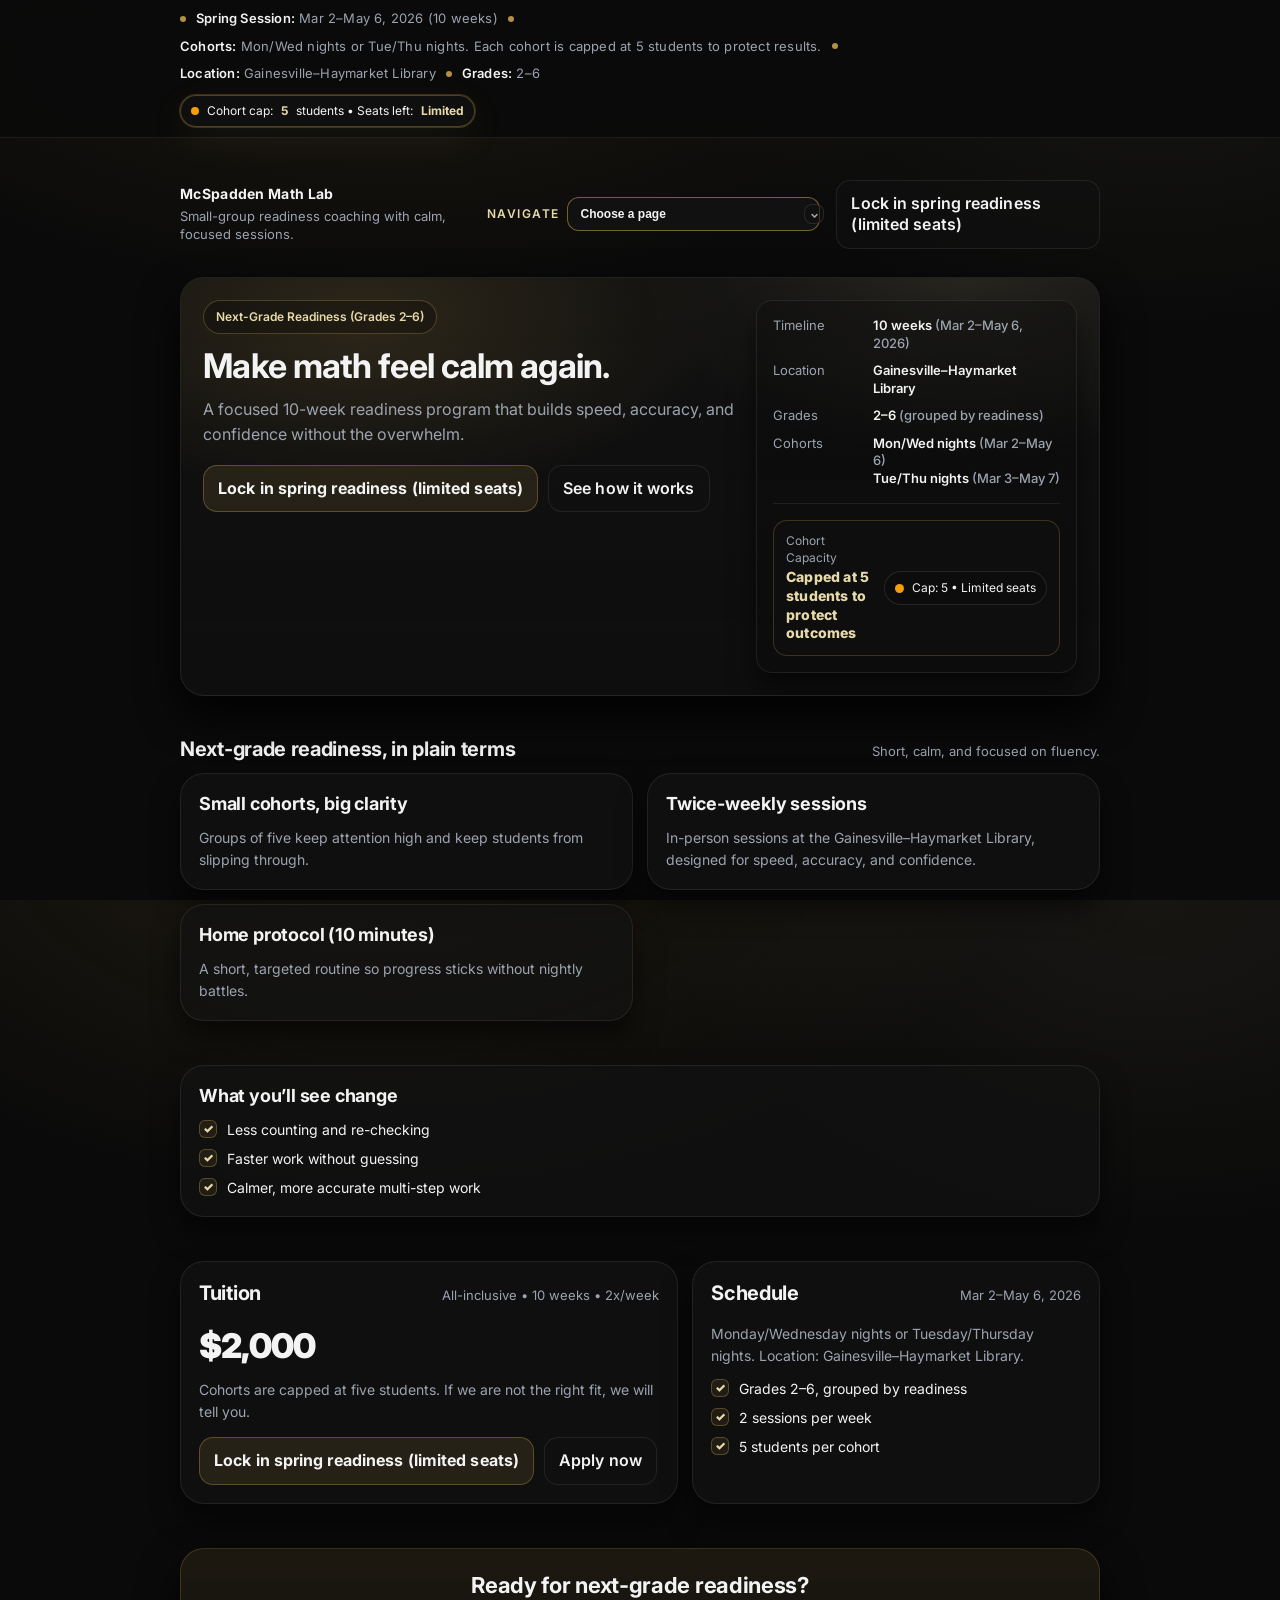
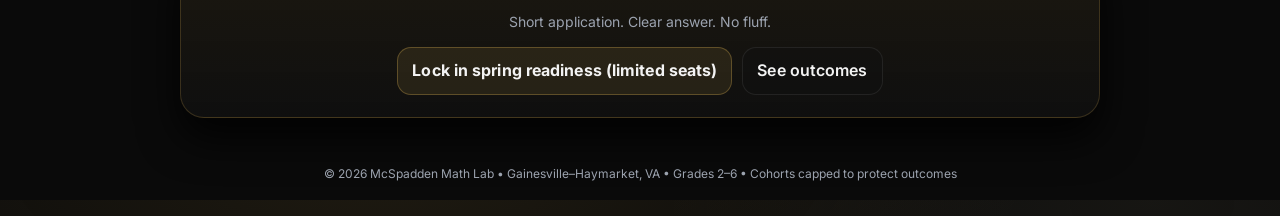
==== commit 00c94188: "Refresh navigation and simplify index" ====
--- a/index.html
+++ b/index.html
@@ -107,15 +107,23 @@
       font-size: 12px;
       letter-spacing: 0.2px;
     }
+    .site-nav label {
+      text-transform: uppercase;
+      font-weight: 600;
+      letter-spacing: 0.12em;
+      color: var(--accent-soft);
+    }
     .site-nav select {
       appearance: none;
-      background: rgba(18,18,18,0.7);
-      border: 1px solid var(--line);
-      color: var(--text-main);
-      padding: 8px 28px 8px 10px;
+      background: rgba(18,18,18,0.95);
+      border: 1px solid rgba(198,160,74,0.55);
+      color: var(--text-main);
+      padding: 9px 34px 9px 12px;
       border-radius: 12px;
       font-size: 12px;
+      font-weight: 600;
       cursor: pointer;
+      min-width: 240px;
     }
     .site-nav select:focus {
       outline: 2px solid rgba(198,160,74,0.45);
@@ -571,14 +579,17 @@
       <div class="brandbar">
         <div class="brand">
           <div class="name">McSpadden Math Lab</div>
-          <div class="sub">Evidence-first, small-group math coaching for durable readiness.</div>
+          <div class="sub">Small-group readiness coaching with calm, focused sessions.</div>
         </div>
         <div class="site-nav" aria-label="Site navigation">
-          <label for="page-select">Go to</label>
+          <label for="page-select">Navigate</label>
           <select id="page-select" onchange="if (this.value) window.location.href = this.value;">
             <option value="" selected>Choose a page</option>
             <option value="/index.html">Next-Grade Readiness (Grades 2–6)</option>
-            <option value="/diagnostic.html">Readiness Diagnostic</option>
+            <option value="/mathlab-funnel/lead-magnet.html">7-Day Math Reset (Lead Magnet)</option>
+            <option value="/mathlab-funnel/vsl.html">Ready for the Next Grade (VSL)</option>
+            <option value="/mathlab-funnel/schedule-call.html">Schedule a Call</option>
+            <option value="/mathlab-funnel/thank-you.html">You're Booked (Thank You)</option>
           </select>
           <span class="chev" aria-hidden="true">⌄</span>
         </div>
@@ -592,16 +603,12 @@
 
       <div class="hero">
         <div>
-          <div class="kicker">Math Readiness Path • Phase: Next-Grade Readiness (Grades 2–6)</div>
-
-          <h1>When numbers aren’t easy yet, math feels like a race.</h1>
+          <div class="kicker">Next-Grade Readiness (Grades 2–6)</div>
+
+          <h1>Make math feel calm again.</h1>
 
           <p class="lead">
-            In this 10-week program, kids practice the “must-know” number skills so the next grade feels easier—and mistakes don’t pile up.
-          </p>
-
-          <p class="fine" style="margin-top:10px;">
-            Goal: less counting, fewer mistakes, and faster work—without feeling stressed.
+            A focused 10-week readiness program that builds speed, accuracy, and confidence without the overwhelm.
           </p>
 
           <div class="hero-actions">
@@ -619,7 +626,7 @@
           <div class="meta">
             <div class="meta-row">
               <div class="label">Timeline</div>
-              <div class="value">10 weeks <span>(Spring: Mar 2–May 6, 2026)</span></div>
+              <div class="value">10 weeks <span>(Mar 2–May 6, 2026)</span></div>
             </div>
             <div class="meta-row">
               <div class="label">Location</div>
@@ -632,8 +639,8 @@
             <div class="meta-row">
               <div class="label">Cohorts</div>
               <div class="value">
-                Mon/Wed nights <span>(Week 1: Mar 2 & Mar 4 • Week 10: May 4 & May 6)</span><br/>
-                Tue/Thu nights <span>(Week 1: Mar 3 & Mar 5 • Week 10: May 5 & May 7)</span>
+                Mon/Wed nights <span>(Mar 2–May 6)</span><br/>
+                Tue/Thu nights <span>(Mar 3–May 7)</span>
               </div>
             </div>
             <div class="divider"></div>
@@ -655,301 +662,61 @@
   </header>
 
   <main>
-
-    <!-- ✅ Parent Reviews (placed toward top, right after hero) -->
-    <section id="reviews">
-      <div class="container">
-        <div class="section-title">
-          <h2>What parents say</h2>
-          <div class="hint"></div>
-        </div>
-
-        <div class="grid">
-          <div class="card">
-            <h2>Emily H — Arlington, VA</h2>
-            <p>
-              “McSpadden Math Lab was the first time I felt like someone actually understood how my child thinks about numbers.
-              The focus on number sense and fluency made everything else easier. It wasn’t busywork — it was precise, intentional, and effective.”
-            </p>
-          </div>
-
-          <div class="card">
-            <h2>Sarah G — McLean, VA</h2>
-            <p>
-              “What stood out immediately was the clarity of instruction. There was no guessing, no ‘try this trick.’
-              My child finally developed real understanding and confidence. You could tell this was built by someone who truly knows math — not just tutoring.”
-            </p>
-          </div>
-
-          <div class="card">
-            <h2>Jennifer P — Alexandria, VA</h2>
-            <p>
-              “We’ve tried other programs before, but McSpadden Math Lab felt different from day one.
-              The emphasis on fluency and foundational skills made a noticeable difference within weeks. My child stopped avoiding math and started explaining their thinking.”
-            </p>
-          </div>
-
-          <div class="card">
-            <h2>Laura W — Arlington, VA</h2>
-            <p>
-              “This wasn’t just help with homework. It was a complete reset in how my child understood math.
-              The structure, pacing, and attention to number relationships showed a level of expertise we hadn’t seen elsewhere.”
-            </p>
-          </div>
-
-          <div class="card">
-            <h2>Michelle M — McLean, VA</h2>
-            <p>
-              “McSpadden Math Lab gave my child confidence I didn’t realize was missing.
-              The focus on automaticity and core skills meant less frustration and more success at school. It felt calm, professional, and very intentional.”
-            </p>
-          </div>
-
-          <div class="card">
-            <h2>Grace P — Alexandria, VA</h2>
-            <p>
-              “What impressed us most was how clearly the program targeted gaps without overwhelming our child.
-              The fluency work was efficient, and the progress felt real — not inflated or superficial.”
-            </p>
-          </div>
-
-          <div class="card">
-            <h2>Anna T — Arlington, VA</h2>
-            <p>
-              “There’s a noticeable difference between someone who teaches math and someone who truly understands how children learn math.
-              McSpadden Math Lab is the latter. The results spoke for themselves.”
-            </p>
-          </div>
-
-          <div class="card">
-            <h2>Helen W — McLean, VA</h2>
-            <p>
-              “McSpadden Math Lab gave us confidence as parents. We trusted the process because it was clear there was a plan —
-              focused on the skills that actually matter. It felt thoughtful, evidence-based, and refreshingly different.”
-            </p>
-          </div>
-        </div>
-      </div>
-    </section>
-
-    <!-- Who it's for -->
-    <section>
-      <div class="container">
-        <div class="grid">
-          <div class="card">
-            <h2>Who this phase is for</h2>
-            <p>
-              Designed for students in <strong>Grades 2–6</strong> who are capable but:
-            </p>
-            <div class="list" role="list">
-              <div class="li" role="listitem"><span class="check">✓</span><span>Work slowly because facts are not automatic</span></div>
-              <div class="li" role="listitem"><span class="check">✓</span><span>Lose accuracy when problems have multiple steps</span></div>
-              <div class="li" role="listitem"><span class="check">✓</span><span>Rely on counting, guessing, or repeated re-checking</span></div>
-              <div class="li" role="listitem"><span class="check">✓</span><span>Feel confidence drop as math speeds up</span></div>
-            </div>
-          </div>
-
-          <div class="card">
-            <h2>What this is not</h2>
-            <p>
-              This phase is intentionally narrow. We do not “cover everything.” We secure the foundations that determine whether the next grade works.
-            </p>
-            <div class="list" role="list">
-              <div class="li" role="listitem"><span class="check">—</span><span>Not open-ended tutoring</span></div>
-              <div class="li" role="listitem"><span class="check">—</span><span>Not a drop-in class</span></div>
-              <div class="li" role="listitem"><span class="check">—</span><span>Not a worksheet program</span></div>
-              <div class="li" role="listitem"><span class="check">—</span><span>Not “wait and see” math</span></div>
-            </div>
-          </div>
-        </div>
-      </div>
-    </section>
-
-    <!-- How it works -->
-    <section id="how">
-      <div class="container">
-        <div class="section-title">
-          <h2>How Next-Grade Readiness works</h2>
-          <div class="hint">A fixed sequence designed to remove guesswork and build momentum.</div>
-        </div>
-
-        <div class="steps">
-          <div class="step">
-            <div class="step-top">
-              <div class="step-name">Step 1: Math Readiness Clearance</div>
-              <div class="tag">The Guide</div>
-            </div>
-            <p class="fine" style="margin-top:10px;">
-              Student performance is monitored continuously throughout the phase.
-              Based on what each student demonstrates in sessions, families receive a <strong>simple 10-minute home protocol</strong> aligned to current needs.
-              The goal is targeted reinforcement—not additional work.
-            </p>
-          </div>
-
-          <div class="step">
-            <div class="step-top">
-              <div class="step-name">Step 2: Live Readiness Sessions</div>
-              <div class="tag">The Work</div>
-            </div>
-            <p>
-              Cohorts meet in small groups <strong>twice per week</strong> at the Gainesville–Haymarket Library.
-              Sessions are structured to build automaticity, number sense, and accuracy under mild pressure.
-            </p>
-          </div>
-
-          <div class="step">
-            <div class="step-top">
-              <div class="step-name">Step 3: Transfer & Application</div>
-              <div class="tag">The Hold</div>
-            </div>
-            <p>
-              Each week, students apply skills through concepts, puzzles, and real problem-solving. If a skill only works in one setting, it is not yet secure.
-            </p>
-          </div>
-        </div>
-      </div>
-    </section>
-
-    <!-- Support Stack -->
     <section>
       <div class="container">
         <div class="section-title">
-          <h2>What’s included</h2>
-          <div class="hint">The Readiness Support Stack • built for visible, durable gains</div>
-        </div>
-
+          <h2>Next-grade readiness, in plain terms</h2>
+          <div class="hint">Short, calm, and focused on fluency.</div>
+        </div>
         <div class="grid">
           <div class="card">
-            <h2>1) Must-Know Math Skills Framework (Grades 1–6)</h2>
+            <h2>Small cohorts, big clarity</h2>
             <p>
-              A clear, parent-facing framework of the non-negotiable skills that predict long-term math success (fluency-first: number sense, automaticity, foundational computation).
+              Groups of five keep attention high and keep students from slipping through.
             </p>
           </div>
           <div class="card">
-            <h2>2) Weekly Parent Snapshot</h2>
+            <h2>Twice-weekly sessions</h2>
             <p>
-              A short weekly update explaining what was targeted, why it matters, and what’s next. No dashboards. No micromanaging. Just clarity.
+              In-person sessions at the Gainesville–Haymarket Library, designed for speed, accuracy, and confidence.
             </p>
           </div>
           <div class="card">
-            <h2>3) Home Protocol Card</h2>
+            <h2>Home protocol (10 minutes)</h2>
             <p>
-              A one-page, 10-minute routine: exactly what to do, for exactly how long, and when to stop—designed to prevent regression without homework battles.
-            </p>
-          </div>
-          <div class="card">
-            <h2>4) Mid-Phase Readiness Checkpoint</h2>
-            <p>
-              A concise midpoint update outlining what has shifted, what still needs reinforcement, and whether the current trajectory is on track—so adjustments happen early.
+              A short, targeted routine so progress sticks without nightly battles.
             </p>
           </div>
         </div>
       </div>
     </section>
 
-    <!-- How to Decide -->
-<section>
-  <div class="container">
-    <div class="card">
-      <h2>How to decide if this phase is right</h2>
-      <p>
-        This phase is not about getting ahead. It’s about being ready.
-        Next-Grade Readiness (Grades 2–6) is a good fit if <strong>two or more</strong> of the following are true:
-      </p>
-
-      <div class="list" role="list">
-        <div class="li" role="listitem">
-          <span class="check">✓</span>
-          <span>Homework takes <strong>too long</strong> for what should be basic work—even when understanding is there</span>
-        </div>
-
-        <div class="li" role="listitem">
-          <span class="check">✓</span>
-          <span>Accuracy drops when problems include <strong>multiple steps</strong></span>
-        </div>
-
-        <div class="li" role="listitem">
-          <span class="check">✓</span>
-          <span>Your child still relies on <strong>counting, guessing, or repeated re-checking</strong> for facts that should be automatic</span>
-        </div>
-
-        <div class="li" role="listitem">
-          <span class="check">✓</span>
-          <span>Your child is capable, but <strong>hesitates</strong> because they don’t trust their answer</span>
-        </div>
-
-        <div class="li" role="listitem">
-          <span class="check">✓</span>
-          <span>Small errors (place value, regrouping, operation choice) show up repeatedly and <strong>compound</strong> across a page</span>
-        </div>
-
-        <div class="li" role="listitem">
-          <span class="check">✓</span>
-          <span>Math is starting to feel like a <strong>daily fight</strong> rather than something they can do calmly</span>
-        </div>
-      </div>
-
-      <p style="margin-top:12px;">
-        If you’re unsure, that’s normal. The Math Readiness Clearance exists to remove guesswork.
-        If your child does not need this phase, we will say so.
-      </p>
-    </div>
-  </div>
-</section>
-
-    <section class="failure">
+    <section id="how">
       <div class="container">
         <div class="card">
-          <h2>What happens if these gaps aren’t addressed</h2>
-
+          <h2>What you’ll see change</h2>
           <div class="list" role="list">
-            <div class="li" role="listitem"><span class="check">—</span><span>Multi-step problems break down as pacing increases</span></div>
-            <div class="li" role="listitem"><span class="check">—</span><span>Accuracy drops even when the concept is understood</span></div>
-            <div class="li" role="listitem"><span class="check">—</span><span>Students rely on counting or guessing under pressure</span></div>
-            <div class="li" role="listitem"><span class="check">—</span><span>Math becomes stressful instead of predictable</span></div>
-          </div>
-
-          <p class="fine" style="margin-top:12px;">
-            These patterns typically show up in transition years — once content density increases and strong number skills are assumed.
-          </p>
+            <div class="li" role="listitem"><span class="check">✓</span><span>Less counting and re-checking</span></div>
+            <div class="li" role="listitem"><span class="check">✓</span><span>Faster work without guessing</span></div>
+            <div class="li" role="listitem"><span class="check">✓</span><span>Calmer, more accurate multi-step work</span></div>
+          </div>
         </div>
       </div>
     </section>
 
-     <!-- Tuition & Guarantee -->
     <section id="pricing">
       <div class="container">
         <div class="pricing">
           <div class="card">
             <div class="section-title" style="margin-bottom:6px;">
               <h2>Tuition</h2>
-              <div class="hint">All-inclusive • no add-ons • no hourly fees</div>
+              <div class="hint">All-inclusive • 10 weeks • 2x/week</div>
             </div>
 
             <div class="price">$2,000</div>
 
             <p class="fine">
-              This is a <strong>10-week readiness intervention</strong> designed to close foundational gaps
-              <strong>before they compound</strong> in upper elementary.
-              Many families end up spending <strong>$100–$150/hour</strong> on private tutoring across multiple years once math becomes a daily fight.
-              This phase is structured to prevent that path by addressing the core skills early—inside a small group where no student can disappear.
-            </p>
-
-            <p class="fine" style="margin-top:10px;">
-              Families often don’t see the long-term cost until much later.
-              When foundational gaps persist into middle school, intervention becomes more intensive—and more expensive.
-              We regularly speak with families who spend <strong>tens of thousands of dollars</strong> on years of math tutoring, algebra remediation, and SAT/ACT prep.
-              This phase exists to reduce the likelihood that path becomes necessary.
-            </p>
-
-            <div class="list" role="list" style="margin-top:10px;">
-              <div class="li" role="listitem"><span class="check">✓</span><span><strong>10 weeks</strong> of structured readiness sessions (2x/week)</span></div>
-              <div class="li" role="listitem"><span class="check">✓</span><span><strong>Readiness Support Stack</strong> (Must-Know Skills Framework, Weekly Parent Snapshot, Home Protocol Card, Mid-Phase Checkpoint)</span></div>
-              <div class="li" role="listitem"><span class="check">✓</span><span><strong>End-of-phase guidance</strong> on what to maintain and what comes next</span></div>
-            </div>
-
-            <p class="fine" style="margin-top:10px;">
-              Enrollment is capped at 5 students per cohort to protect outcomes. <strong>Initial intake target: 10 students total.</strong>
+              Cohorts are capped at five students. If we are not the right fit, we will tell you.
             </p>
 
             <div class="hero-actions" style="margin-top:14px;">
@@ -959,123 +726,34 @@
                 Lock in spring readiness (limited seats)
               </a>
 
-              <a class="btn secondary" href="#faq">Read FAQ</a>
+              <a class="btn secondary" href="#apply">Apply now</a>
             </div>
           </div>
 
           <div class="card">
             <div class="section-title" style="margin-bottom:6px;">
-              <h2>The Readiness Guarantee</h2>
-              <div class="hint"></div>
+              <h2>Schedule</h2>
+              <div class="hint">Mar 2–May 6, 2026</div>
             </div>
             <p class="fine">
-              If your child attends sessions, completes the in-session work, and follows the Home Protocol—and you do not see clear, measurable improvement in the targeted readiness skills—we will either:
+              Monday/Wednesday nights or Tuesday/Thursday nights. Location: Gainesville–Haymarket Library.
             </p>
             <div class="list" role="list" style="margin-top:10px;">
-              <div class="li" role="listitem"><span class="check">✓</span><span>Recommend the appropriate next step at no additional cost, or</span></div>
-              <div class="li" role="listitem"><span class="check">✓</span><span>Refund the phase tuition.</span></div>
-            </div>
-            <p class="fine" style="margin-top:10px;">
-              This exists for one reason: we do not continue work that is not producing results.
-            </p>
+              <div class="li" role="listitem"><span class="check">✓</span><span>Grades 2–6, grouped by readiness</span></div>
+              <div class="li" role="listitem"><span class="check">✓</span><span>2 sessions per week</span></div>
+              <div class="li" role="listitem"><span class="check">✓</span><span>5 students per cohort</span></div>
+            </div>
           </div>
         </div>
       </div>
     </section>
 
-    <!-- What comes next -->
-    <section>
-      <div class="container">
-        <div class="card">
-          <h2>What comes next</h2>
-          <p>
-            Next-Grade Readiness is one phase inside the larger <strong>Math Readiness Path</strong>.
-            At the end of this phase, families receive guidance on whether to pause and maintain—or continue into the next phase when math demands increase.
-          </p>
-          <div class="list" role="list" style="margin-top:10px;">
-            <div class="li" role="listitem"><span class="check">→</span><span>Math Readiness Path — Grade 3 Readiness</span></div>
-            <div class="li" role="listitem"><span class="check">→</span><span>Math Readiness Path — Grade 4 Readiness</span></div>
-            <div class="li" role="listitem"><span class="check">→</span><span>Math Readiness Path — Grade 5 Readiness</span></div>
-            <div class="li" role="listitem"><span class="check">→</span><span>Math Readiness Path — Grade 6 Readiness</span></div>
-            <div class="li" role="listitem"><span class="check">→</span><span>Math Readiness Path — Pre-Algebra Readiness</span></div>
-          </div>
-          <p style="margin-top:12px; color: var(--text-muted);">
-            There is no pressure to continue—only clarity about readiness.
-          </p>
-        </div>
-      </div>
-    </section>
-
-    <!-- FAQ -->
-    <section id="faq">
-      <div class="container">
-        <div class="section-title">
-          <h2>FAQ</h2>
-          <div class="hint">Clear answers • no fluff</div>
-        </div>
-
-        <div class="steps" style="gap:10px;">
-          <details>
-            <summary>Is this only for students who are behind? <span class="chev">⌄</span></summary>
-            <div class="answer">
-              No. Many students earn solid grades. This phase is about readiness for what comes next—speed, accuracy, and consistency under mild pressure.
-            </div>
-          </details>
-
-          <details>
-            <summary>How is this different from tutoring? <span class="chev">⌄</span></summary>
-            <div class="answer">
-              Tutoring is typically open-ended and reactive. This is time-boxed, targeted, and benchmark-driven. We intervene only where gaps create future risk.
-            </div>
-          </details>
-
-          <details>
-            <summary>Where are sessions held? <span class="chev">⌄</span></summary>
-            <div class="answer">
-              Every session is held at the <strong>Gainesville–Haymarket Library</strong>.
-            </div>
-          </details>
-
-          <details>
-            <summary>When are sessions held? <span class="chev">⌄</span></summary>
-            <div class="answer">
-              Two cohort options: <strong>Monday/Wednesday nights</strong> or <strong>Tuesday/Thursday nights</strong>.
-              (Week 1 begins March 2–5, 2026. Week 10 ends May 4–7, 2026.)
-            </div>
-          </details>
-
-          <details>
-            <summary>How large are cohorts? <span class="chev">⌄</span></summary>
-            <div class="answer">
-              Cohorts are capped because outcomes degrade when groups grow. The current cap is shown at the top of the page.
-            </div>
-          </details>
-
-          <details>
-            <summary>Do you assign homework? <span class="chev">⌄</span></summary>
-            <div class="answer">
-              No traditional homework. Families receive a simple 10-minute Home Protocol designed to maintain gains without stress.
-            </div>
-          </details>
-
-          <details>
-            <summary>What if this isn’t the right fit? <span class="chev">⌄</span></summary>
-            <div class="answer">
-              Fit matters. If your child does not need this phase, we will say so. Readiness matters more than enrollment.
-            </div>
-          </details>
-        </div>
-      </div>
-    </section>
-
-    <!-- Apply -->
     <section id="apply">
       <div class="container">
         <div class="cta">
-          <h2>Apply for Next-Grade Readiness (Grades 2–6)</h2>
+          <h2>Ready for next-grade readiness?</h2>
           <p>
-            Applications are reviewed to ensure appropriate placement and group balance.
-            If your child does not need this phase, we will tell you.
+            Short application. Clear answer. No fluff.
           </p>
 
           <div class="hero-actions" style="justify-content:center;">
@@ -1085,10 +763,8 @@
               Lock in spring readiness (limited seats)
             </a>
 
-            <a class="btn secondary" href="#pricing">View Tuition + Guarantee</a>
-          </div>
-
-          <p class="fine" style="margin-top:12px;"></p>
+            <a class="btn secondary" href="#how">See outcomes</a>
+          </div>
         </div>
       </div>
     </section>
@@ -1106,4 +782,3 @@
   </script>
 </body>
 </html>
-
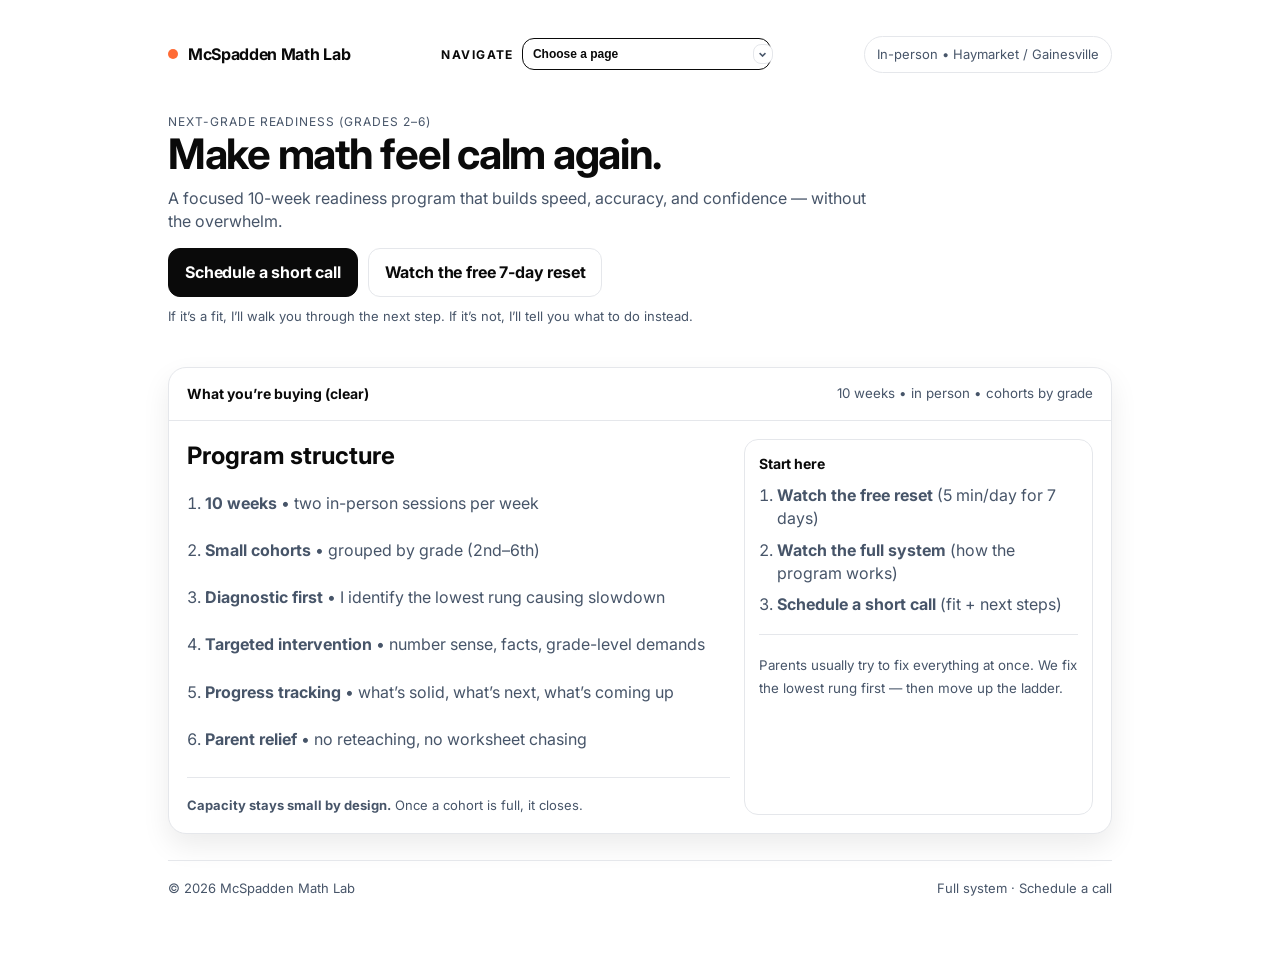
==== commit 2a8e02a4: "Update index.html" ====
--- a/index.html
+++ b/index.html
@@ -1,784 +1,134 @@
 <!doctype html>
 <html lang="en">
 <head>
-  <meta charset="utf-8" />
-  <meta name="viewport" content="width=device-width,initial-scale=1" />
+  <meta charset="utf-8"/>
+  <meta name="viewport" content="width=device-width, initial-scale=1"/>
   <title>Math Readiness Path — Next-Grade Readiness (Grades 2–6) | McSpadden Math Lab</title>
-  <meta name="description" content="A 10-week readiness phase for students in Grades 2–6. Gainesville–Haymarket Library. Two cohorts: Monday and Wednesday nights or Tuesday and Thursday nights. Each cohort is capped at 5 students to protect outcomes." />
+  <meta name="description" content="A 10-week readiness phase for students in Grades 2–6. Gainesville–Haymarket Library. Two cohorts: Monday and Wednesday nights or Tuesday and Thursday nights. Each cohort is capped at 5 students to protect outcomes."/>
 
-  <!-- Fonts (safe + clean). If your site already loads Inter elsewhere, you can remove this. -->
   <link rel="preconnect" href="https://fonts.googleapis.com">
   <link rel="preconnect" href="https://fonts.gstatic.com" crossorigin>
-  <link href="https://fonts.googleapis.com/css2?family=Inter:wght@400;500;600;700&display=swap" rel="stylesheet">
+  <link href="https://fonts.googleapis.com/css2?family=Inter:wght@400;600;700&display=swap" rel="stylesheet">
 
-  <style>
-    :root {
-      --bg: #0A0A0A;
-      --bg-alt: #121212;
-      --accent: #C6A04A;
-      --accent-soft: #E7D9A8;
-      --text-main: #F3F3F3;
-      --text-muted: #9CA3AF;
-      --card-bg: #121212;
-      --border-subtle: #2A2A2A;
-      --max-width: 960px;
-      --radius-lg: 16px;
-      --radius-xl: 24px;
-      --shadow-soft: 0 20px 40px rgba(0, 0, 0, 0.85);
-      --shadow-card: 0 16px 28px rgba(0,0,0,0.55);
-      --shadow-glow: 0 0 0 1px rgba(198,160,74,0.25), 0 12px 38px rgba(198,160,74,0.08);
-      --line: rgba(255,255,255,0.08);
-      --ok: #22c55e;
-      --warn: #f59e0b;
-    }
+  <!-- Use the SAME CSS system as your funnel pages (white Loom vibe) -->
+  <link rel="stylesheet" href="./mathlab-funnel/styles.css"/>
 
-    * { box-sizing: border-box; margin: 0; padding: 0; }
-    html, body { height: 100%; }
-    body {
-      font-family: Inter, system-ui, -apple-system, Segoe UI, Roboto, Helvetica, Arial, "Apple Color Emoji","Segoe UI Emoji";
-      background: radial-gradient(1200px 700px at 30% -10%, rgba(198,160,74,0.12), transparent 55%),
-                  radial-gradient(900px 600px at 90% 0%, rgba(231,217,168,0.06), transparent 55%),
-                  var(--bg);
-      color: var(--text-main);
-      line-height: 1.35;
-    }
-
-    a { color: inherit; text-decoration: none; }
-    .container { max-width: var(--max-width); margin: 0 auto; padding: 0 20px; }
-
-    /* Top ticker */
-    .ticker {
-      position: sticky;
-      top: 0;
-      z-index: 1000;
-      background: rgba(10,10,10,0.92);
-      backdrop-filter: blur(10px);
-      border-bottom: 1px solid var(--line);
-    }
-    .ticker-inner {
-      display: flex;
-      gap: 12px;
-      align-items: center;
-      justify-content: space-between;
-      padding: 10px 0;
-      flex-wrap: wrap;
-    }
-    .ticker-left {
-      display: flex;
-      gap: 10px;
-      align-items: center;
-      flex-wrap: wrap;
-      color: var(--text-muted);
-      font-size: 13px;
-      letter-spacing: 0.2px;
-    }
-    .dot { width: 6px; height: 6px; border-radius: 999px; background: var(--accent); display: inline-block; opacity: 0.9; }
-    .ticker-strong { color: var(--text-main); font-weight: 600; }
-    .pill {
-      display: inline-flex;
-      align-items: center;
-      gap: 8px;
-      padding: 7px 10px;
-      border-radius: 999px;
-      border: 1px solid rgba(198,160,74,0.35);
-      background: rgba(18,18,18,0.75);
-      box-shadow: var(--shadow-glow);
-      color: var(--text-main);
-      font-size: 12px;
-      white-space: nowrap;
-    }
-    .pill .cap-dot { width: 8px; height: 8px; border-radius: 999px; background: var(--warn); }
-    .pill strong { color: var(--accent-soft); font-weight: 700; }
-
-    /* Header / Hero */
-    header { padding: 42px 0 18px; }
-    .brandbar {
-      display: flex;
-      align-items: center;
-      justify-content: space-between;
-      gap: 12px;
-      margin-bottom: 28px;
-    }
-    .site-nav {
-      display: inline-flex;
-      align-items: center;
-      gap: 8px;
-      color: var(--text-muted);
-      font-size: 12px;
-      letter-spacing: 0.2px;
-    }
-    .site-nav label {
-      text-transform: uppercase;
-      font-weight: 600;
-      letter-spacing: 0.12em;
-      color: var(--accent-soft);
-    }
-    .site-nav select {
-      appearance: none;
-      background: rgba(18,18,18,0.95);
-      border: 1px solid rgba(198,160,74,0.55);
-      color: var(--text-main);
-      padding: 9px 34px 9px 12px;
-      border-radius: 12px;
-      font-size: 12px;
-      font-weight: 600;
-      cursor: pointer;
-      min-width: 240px;
-    }
-    .site-nav select:focus {
-      outline: 2px solid rgba(198,160,74,0.45);
-      outline-offset: 2px;
-    }
-    .site-nav .chev {
-      margin-left: -24px;
-      pointer-events: none;
-      width: 20px;
-      height: 20px;
-      border-radius: 8px;
-      border: 1px solid rgba(255,255,255,0.10);
-      background: rgba(18,18,18,0.55);
-      display: inline-flex;
-      align-items: center;
-      justify-content: center;
-      color: var(--text-muted);
-      font-weight: 900;
-      font-size: 11px;
-    }
-    .brand {
-      display: flex;
-      flex-direction: column;
-      gap: 4px;
-    }
-    .brand .name {
-      font-weight: 700;
-      letter-spacing: 0.3px;
-      font-size: 14px;
-      color: var(--text-main);
-    }
-    .brand .sub {
-      font-size: 13px;
-      color: var(--text-muted);
-    }
-
-    .hero {
-      display: grid;
-      grid-template-columns: 1.25fr 0.75fr;
-      gap: 18px;
-      align-items: stretch;
-      padding: 22px;
-      border: 1px solid var(--line);
-      border-radius: var(--radius-xl); /* fixed from varvar(...) */
-      background: linear-gradient(180deg, rgba(18,18,18,0.85), rgba(18,18,18,0.55));
-      box-shadow: var(--shadow-soft);
-      overflow: hidden;
-      position: relative;
-    }
-    .hero:before {
-      content: "";
-      position: absolute;
-      inset: -2px;
-      background: radial-gradient(600px 300px at 20% 10%, rgba(198,160,74,0.16), transparent 60%),
-                  radial-gradient(500px 280px at 85% 0%, rgba(231,217,168,0.10), transparent 65%);
-      pointer-events: none;
-    }
-    .hero > * { position: relative; z-index: 1; }
-
-    .kicker {
-      display: inline-flex;
-      align-items: center;
-      gap: 10px;
-      padding: 8px 12px;
-      border: 1px solid rgba(198,160,74,0.30);
-      border-radius: 999px;
-      background: rgba(10,10,10,0.35);
-      color: var(--accent-soft);
-      font-weight: 600;
-      font-size: 12px;
-      width: fit-content;
-      margin-bottom: 14px;
-    }
-    h1 {
-      font-size: 34px;
-      line-height: 1.08;
-      letter-spacing: -0.7px;
-      margin-bottom: 12px;
-    }
-    .lead {
-      color: var(--text-muted);
-      font-size: 16px;
-      line-height: 1.55;
-      margin-bottom: 18px;
-      max-width: 62ch;
-    }
-    .hero-actions {
-      display: flex;
-      gap: 10px;
-      flex-wrap: wrap;
-      align-items: center;
-      margin-top: 12px;
-    }
-    .btn {
-      display: inline-flex;
-      align-items: center;
-      justify-content: center;
-      gap: 10px;
-      padding: 12px 14px;
-      border-radius: 14px;
-      border: 1px solid rgba(198,160,74,0.35);
-      background: rgba(198,160,74,0.12);
-      color: var(--text-main);
-      font-weight: 700;
-      letter-spacing: 0.1px;
-      transition: transform 120ms ease, background 120ms ease, border-color 120ms ease;
-      cursor: pointer;
-      user-select: none;
-    }
-    .btn:hover { transform: translateY(-1px); background: rgba(198,160,74,0.16); border-color: rgba(198,160,74,0.55); }
-    .btn.secondary {
-      background: rgba(18,18,18,0.55);
-      border-color: var(--line);
-      color: var(--text-main);
-      font-weight: 600;
-    }
-    .btn.secondary:hover { background: rgba(18,18,18,0.75); border-color: rgba(255,255,255,0.14); }
-
-    .hero-card {
-      border: 1px solid var(--line);
-      border-radius: var(--radius-lg);
-      background: rgba(10,10,10,0.35);
-      padding: 16px;
-      display: flex;
-      flex-direction: column;
-      justify-content: space-between;
-      gap: 12px;
-      box-shadow: var(--shadow-card);
-    }
-    .meta {
-      display: grid;
-      gap: 10px;
-    }
-    .meta-row {
-      display: grid;
-      grid-template-columns: 90px 1fr;
-      gap: 10px;
-      align-items: start;
-      font-size: 13px;
-    }
-    .meta-row .label { color: var(--text-muted); }
-    .meta-row .value { color: var(--text-main); font-weight: 600; }
-    .meta-row .value span { color: var(--text-muted); font-weight: 500; }
-    .divider { height: 1px; background: var(--line); margin: 6px 0; }
-
-    .cap-box {
-      display: flex;
-      align-items: center;
-      justify-content: space-between;
-      gap: 10px;
-      padding: 12px;
-      border-radius: 14px;
-      border: 1px solid rgba(198,160,74,0.25);
-      background: rgba(18,18,18,0.55);
-    }
-    .cap-left { display: grid; gap: 2px; }
-    .cap-title { font-size: 12px; color: var(--text-muted); }
-    .cap-value { font-size: 14px; font-weight: 800; color: var(--accent-soft); letter-spacing: 0.2px; }
-    .cap-badge {
-      display: inline-flex;
-      align-items: center;
-      gap: 8px;
-      padding: 8px 10px;
-      border-radius: 999px;
-      border: 1px solid rgba(255,255,255,0.10);
-      background: rgba(10,10,10,0.40);
-      font-size: 12px;
-      color: var(--text-main);
-      white-space: nowrap;
-    }
-    .cap-badge .cap-dot { width: 9px; height: 9px; border-radius: 999px; background: var(--warn); }
-
-    /* Sections */
-    section { padding: 22px 0; }
-    .grid { display: grid; grid-template-columns: 1fr 1fr; gap: 14px; }
-    .card {
-      border: 1px solid var(--line);
-      border-radius: var(--radius-xl);
-      background: rgba(18,18,18,0.72);
-      padding: 18px;
-      box-shadow: var(--shadow-card);
-    }
-    .card h2 {
-      font-size: 18px;
-      letter-spacing: -0.2px;
-      margin-bottom: 10px;
-    }
-    .card p { color: var(--text-muted); line-height: 1.6; font-size: 14px; }
-    .list { margin-top: 10px; display: grid; gap: 8px; }
-    .li {
-      display: grid;
-      grid-template-columns: 18px 1fr;
-      gap: 10px;
-      align-items: start;
-      color: var(--text-main);
-      font-size: 14px;
-      line-height: 1.5;
-    }
-    .check {
-      width: 18px; height: 18px;
-      border-radius: 6px;
-      border: 1px solid rgba(198,160,74,0.35);
-      background: rgba(198,160,74,0.10);
-      display: inline-flex;
-      align-items: center;
-      justify-content: center;
-      font-weight: 900;
-      color: var(--accent-soft);
-      font-size: 12px;
-      margin-top: 1px;
-    }
-
-    .section-title {
-      display: flex;
-      align-items: baseline;
-      justify-content: space-between;
-      gap: 12px;
-      margin-bottom: 10px;
-    }
-    .section-title h2 { font-size: 20px; letter-spacing: -0.3px; }
-    .section-title .hint { color: var(--text-muted); font-size: 13px; }
-
-    /* Steps */
-    .steps { display: grid; gap: 12px; }
-    .step {
-      border: 1px solid var(--line);
-      border-radius: var(--radius-xl);
-      background: rgba(10,10,10,0.35);
-      padding: 16px;
-      display: grid;
-      gap: 8px;
-    }
-    .step-top {
-      display: flex;
-      align-items: center;
-      justify-content: space-between;
-      gap: 10px;
-      flex-wrap: wrap;
-    }
-    .step-name { font-weight: 800; letter-spacing: -0.2px; }
-    .tag {
-      display: inline-flex;
-      align-items: center;
-      gap: 8px;
-      padding: 6px 10px;
-      border-radius: 999px;
-      border: 1px solid rgba(255,255,255,0.10);
-      background: rgba(18,18,18,0.55);
-      color: var(--text-muted);
-      font-size: 12px;
-      white-space: nowrap;
-    }
-    .step p { color: var(--text-muted); font-size: 14px; line-height: 1.6; }
-
-    /* Pricing */
-    .pricing {
-      display: grid;
-      grid-template-columns: 1.1fr 0.9fr;
-      gap: 14px;
-      align-items: stretch;
-    }
-    .price {
-      font-size: 34px;
-      font-weight: 900;
-      letter-spacing: -0.8px;
-      color: var(--text-main);
-      margin: 6px 0 10px;
-    }
-    .fine { color: var(--text-muted); font-size: 13px; line-height: 1.55; }
-
-    /* FAQ */
-    details {
-      border: 1px solid var(--line);
-      border-radius: 16px;
-      background: rgba(10,10,10,0.30);
-      padding: 12px 14px;
-    }
-    details summary {
-      cursor: pointer;
-      list-style: none;
-      display: flex;
-      align-items: center;
-      justify-content: space-between;
-      gap: 12px;
-      font-weight: 700;
-      color: var(--text-main);
-      font-size: 14px;
-    }
-    details summary::-webkit-details-marker { display: none; }
-    details .answer { padding-top: 10px; color: var(--text-muted); font-size: 14px; line-height: 1.6; }
-    .chev {
-      width: 28px; height: 28px;
-      border-radius: 10px;
-      border: 1px solid rgba(255,255,255,0.10);
-      background: rgba(18,18,18,0.55);
-      display: inline-flex;
-      align-items: center;
-      justify-content: center;
-      color: var(--text-muted);
-      font-weight: 900;
-      transition: transform 140ms ease;
-    }
-    details[open] .chev { transform: rotate(180deg); }
-
-    /* Footer CTA */
-    .cta {
-      text-align: center;
-      padding: 22px;
-      border-radius: var(--radius-xl);
-      border: 1px solid rgba(198,160,74,0.22);
-      background: linear-gradient(180deg, rgba(198,160,74,0.10), rgba(18,18,18,0.65));
-      box-shadow: var(--shadow-soft);
-    }
-    .cta h2 { font-size: 22px; letter-spacing: -0.3px; margin-bottom: 10px; }
-    .cta p { color: var(--text-muted); font-size: 14px; line-height: 1.6; margin-bottom: 14px; }
-
-    footer {
-      padding: 26px 0 34px;
-      color: var(--text-muted);
-      font-size: 12px;
-      text-align: center;
-    }
-
-    /* Responsive */
-    @media (max-width: 920px) {
-      .hero { grid-template-columns: 1fr; }
-      .grid { grid-template-columns: 1fr; }
-      .pricing { grid-template-columns: 1fr; }
-      h1 { font-size: 30px; }
-    }
-
-    /* --- Mobile refinements (minimal change) --- */
-    @media (max-width: 520px) {
-      .container { padding: 0 14px; }
-
-      header { padding: 28px 0 12px; }
-      .brandbar { margin-bottom: 16px; }
-      .brandbar { flex-direction: column; align-items: flex-start; }
-      .brand .name { font-size: 13px; }
-      .brand .sub { font-size: 12px; }
-
-      .hero { padding: 16px; gap: 14px; }
-      h1 { font-size: 26px; letter-spacing: -0.5px; }
-      .lead { font-size: 14px; line-height: 1.6; }
-
-      .kicker { font-size: 11px; padding: 7px 10px; }
-
-      /* Buttons: easier tapping + cleaner stacking */
-      .hero-actions { gap: 10px; }
-      .site-nav { width: 100%; }
-      .site-nav select { width: 100%; }
-      .btn {
-        width: 100%;
-        justify-content: center;
-        padding: 12px 14px;
-      }
-
-      /* Cards: reduce density */
-      .card { padding: 16px; }
-      .card h2 { font-size: 16px; }
-      .card p { font-size: 13.5px; }
-
-      /* Lists: avoid tight columns */
-      .li { grid-template-columns: 16px 1fr; gap: 10px; }
-      .check { width: 16px; height: 16px; border-radius: 6px; font-size: 11px; }
-
-      /* Meta rows: stack label/value for readability */
-      .meta-row {
-        grid-template-columns: 1fr;
-        gap: 4px;
-      }
-      .meta-row .label { font-size: 12px; }
-      .meta-row .value { font-size: 13px; line-height: 1.45; }
-
-      /* Section titles: stack hint under title */
-      .section-title {
-        flex-direction: column;
-        align-items: flex-start;
-        gap: 6px;
-      }
-      .section-title h2 { font-size: 18px; }
-      .section-title .hint { font-size: 12px; }
-
-      /* Pricing: prevent oversized type */
-      .price { font-size: 30px; }
-
-      /* FAQ: improve tap area and wrapping */
-      details { padding: 12px; }
-      details summary { font-size: 13.5px; }
-      .chev { width: 30px; height: 30px; }
-
-      /* Ticker: allow breathing room */
-      .ticker-left { font-size: 12px; }
-      .pill { font-size: 11.5px; padding: 6px 9px; }
-
-      /* --- Reviews: swipe carousel on mobile --- */
-      #reviews .grid {
-        display: flex;
-        gap: 12px;
-        overflow-x: auto;
-        padding: 4px 2px 10px;
-        scroll-snap-type: x mandatory;
-        -webkit-overflow-scrolling: touch;
-      }
-      #reviews .grid::-webkit-scrollbar { height: 8px; }
-      #reviews .grid::-webkit-scrollbar-track { background: rgba(255,255,255,0.06); border-radius: 999px; }
-      #reviews .grid::-webkit-scrollbar-thumb { background: rgba(198,160,74,0.22); border-radius: 999px; }
-      #reviews .grid .card {
-        min-width: 84%;
-        flex: 0 0 auto;
-        scroll-snap-align: start;
-      }
-    }
-
-    /* Ultra-small phones */
-    @media (max-width: 380px) {
-      h1 { font-size: 24px; }
-      .hero { padding: 14px; }
-      .card { padding: 14px; }
-      #reviews .grid .card { min-width: 90%; }
-    }
-  </style>
+  <!-- Meta Pixel -->
+  <script>
+    !function(f,b,e,v,n,t,s){if(f.fbq)return;n=f.fbq=function(){n.callMethod?
+    n.callMethod.apply(n,arguments):n.queue.push(arguments)};if(!f._fbq)f._fbq=n;
+    n.push=n;n.loaded=!0;n.version='2.0';n.queue=[];t=b.createElement(e);t.async=!0;
+    t.src=v;s=b.getElementsByTagName(e)[0];s.parentNode.insertBefore(t,s)}(window,
+    document,'script','https://connect.facebook.net/en_US/fbevents.js');
+    fbq('init','YOUR_PIXEL_ID');
+    fbq('track','PageView');
+  </script>
+  <noscript><img height="1" width="1" style="display:none"
+    src="https://www.facebook.com/tr?id=YOUR_PIXEL_ID&ev=PageView&noscript=1"
+  /></noscript>
 </head>
 
 <body>
+  <div class="wrap">
+    <!-- Top Bar -->
+    <div class="topbar">
+      <div class="brand"><span class="dot"></span> McSpadden Math Lab</div>
 
-  <!-- Top ticker (dates + cohorts + location) -->
-  <div class="ticker">
-    <div class="container">
-      <div class="ticker-inner">
-        <div class="ticker-left">
-          <span class="dot"></span>
-          <span><span class="ticker-strong">Spring Session:</span> Mar 2–May 6, 2026 (10 weeks)</span>
-          <span class="dot"></span>
-          <span><span class="ticker-strong">Cohorts:</span> Mon/Wed nights or Tue/Thu nights. Each cohort is capped at 5 students to protect results.</span>
-          <span class="dot"></span>
-          <span><span class="ticker-strong">Location:</span> Gainesville–Haymarket Library</span>
-          <span class="dot"></span>
-          <span><span class="ticker-strong">Grades:</span> 2–6</span>
+      <div class="site-nav" aria-label="Site navigation">
+        <label for="page-select">Navigate</label>
+        <select id="page-select" onchange="if (this.value) window.location.href = this.value;">
+          <option value="" selected>Choose a page</option>
+          <option value="./index.html">Next-Grade Readiness (Grades 2–6)</option>
+          <option value="./mathlab-funnel/lead-magnet.html">7-Day Math Reset (Lead Magnet)</option>
+          <option value="./mathlab-funnel/vsl.html">Ready for the Next Grade (VSL)</option>
+          <option value="./mathlab-funnel/schedule-call.html">Schedule a Call</option>
+          <option value="./mathlab-funnel/thank-you.html">You're Booked (Thank You)</option>
+        </select>
+        <span class="chev" aria-hidden="true">⌄</span>
+      </div>
+
+      <div class="pill">In-person • Haymarket / Gainesville</div>
+    </div>
+
+    <!-- Hero -->
+    <section class="hero">
+      <div class="kicker">Next-Grade Readiness (Grades 2–6)</div>
+      <h1>Make math feel calm again.</h1>
+      <p class="lede">
+        A focused 10-week readiness program that builds speed, accuracy, and confidence —
+        without the overwhelm.
+      </p>
+
+      <div class="cta">
+        <a class="btn" href="./mathlab-funnel/schedule-call.html"
+           onclick="fbq('track','Lead',{content_name:'Index->ScheduleCall'});">
+          Schedule a short call
+        </a>
+        <a class="btn outline" href="./mathlab-funnel/lead-magnet.html"
+           onclick="fbq('track','ViewContent',{content_name:'Index->LeadMagnet'});">
+          Watch the free 7-day reset
+        </a>
+      </div>
+
+      <p class="note">
+        If it’s a fit, I’ll walk you through the next step. If it’s not, I’ll tell you what to do instead.
+      </p>
+    </section>
+
+    <!-- Main Card -->
+    <div class="card">
+      <div class="card-hd">
+        <strong>What you’re buying (clear)</strong>
+        <small>10 weeks • in person • cohorts by grade</small>
+      </div>
+
+      <div class="card-bd">
+        <div class="grid two">
+          <div>
+            <h2 style="margin:0 0 10px;">Program structure</h2>
+            <ol style="margin:0; padding-left:18px; display:grid; gap:8px;">
+              <li><strong>10 weeks</strong> • two in-person sessions per week</li>
+              <li><strong>Small cohorts</strong> • grouped by grade (2nd–6th)</li>
+              <li><strong>Diagnostic first</strong> • I identify the lowest rung causing slowdown</li>
+              <li><strong>Targeted intervention</strong> • number sense, facts, grade-level demands</li>
+              <li><strong>Progress tracking</strong> • what’s solid, what’s next, what’s coming up</li>
+              <li><strong>Parent relief</strong> • no reteaching, no worksheet chasing</li>
+            </ol>
+            <div class="hr"></div>
+            <p class="note" style="margin:0;">
+              <strong>Capacity stays small by design.</strong> Once a cohort is full, it closes.
+            </p>
+          </div>
+
+          <aside class="steps">
+            <h2>Start here</h2>
+            <ol>
+              <li><strong>Watch the free reset</strong> (5 min/day for 7 days)</li>
+              <li><strong>Watch the full system</strong> (how the program works)</li>
+              <li><strong>Schedule a short call</strong> (fit + next steps)</li>
+            </ol>
+            <div class="hr"></div>
+            <small>
+              Parents usually try to fix everything at once. We fix the lowest rung first — then move up the ladder.
+            </small>
+          </aside>
         </div>
+      </div>
+    </div>
 
-        <!-- Cohort-cap indicator (edit numbers as needed) -->
-        <div class="pill" title="Cohorts are capped at 5 students to protect outcomes.">
-          <span class="cap-dot" aria-hidden="true"></span>
-          Cohort cap: <strong>5</strong> students • Seats left: <strong>Limited</strong>
-        </div>
+    <!-- Footer -->
+    <div class="footer">
+      <div>© <span id="y"></span> McSpadden Math Lab</div>
+      <div>
+        <a href="./mathlab-funnel/vsl.html">Full system</a> ·
+        <a href="./mathlab-funnel/schedule-call.html">Schedule a call</a>
       </div>
     </div>
   </div>
 
-  <header>
-    <div class="container">
-      <div class="brandbar">
-        <div class="brand">
-          <div class="name">McSpadden Math Lab</div>
-          <div class="sub">Small-group readiness coaching with calm, focused sessions.</div>
-        </div>
-        <div class="site-nav" aria-label="Site navigation">
-          <label for="page-select">Navigate</label>
-          <select id="page-select" onchange="if (this.value) window.location.href = this.value;">
-            <option value="" selected>Choose a page</option>
-            <option value="/index.html">Next-Grade Readiness (Grades 2–6)</option>
-            <option value="/mathlab-funnel/lead-magnet.html">7-Day Math Reset (Lead Magnet)</option>
-            <option value="/mathlab-funnel/vsl.html">Ready for the Next Grade (VSL)</option>
-            <option value="/mathlab-funnel/schedule-call.html">Schedule a Call</option>
-            <option value="/mathlab-funnel/thank-you.html">You're Booked (Thank You)</option>
-          </select>
-          <span class="chev" aria-hidden="true">⌄</span>
-        </div>
-        <a class="btn secondary"
-           href="https://docs.google.com/forms/d/e/1FAIpQLSfO8oBdHKv9BETG9DQ2NHJP70v-f6Mk2C3GIIjoC-ymewStnA/viewform"
-           target="_blank" rel="noopener">
-          Lock in spring readiness (limited seats)
-        </a>
-
-      </div>
-
-      <div class="hero">
-        <div>
-          <div class="kicker">Next-Grade Readiness (Grades 2–6)</div>
-
-          <h1>Make math feel calm again.</h1>
-
-          <p class="lead">
-            A focused 10-week readiness program that builds speed, accuracy, and confidence without the overwhelm.
-          </p>
-
-          <div class="hero-actions">
-            <a class="btn"
-               href="https://docs.google.com/forms/d/e/1FAIpQLSfO8oBdHKv9BETG9DQ2NHJP70v-f6Mk2C3GIIjoC-ymewStnA/viewform"
-               target="_blank" rel="noopener">
-              Lock in spring readiness (limited seats)
-            </a>
-
-            <a class="btn secondary" href="#how">See how it works</a>
-          </div>
-        </div>
-
-        <aside class="hero-card" aria-label="Program details">
-          <div class="meta">
-            <div class="meta-row">
-              <div class="label">Timeline</div>
-              <div class="value">10 weeks <span>(Mar 2–May 6, 2026)</span></div>
-            </div>
-            <div class="meta-row">
-              <div class="label">Location</div>
-              <div class="value">Gainesville–Haymarket Library</div>
-            </div>
-            <div class="meta-row">
-              <div class="label">Grades</div>
-              <div class="value">2–6 <span>(grouped by readiness)</span></div>
-            </div>
-            <div class="meta-row">
-              <div class="label">Cohorts</div>
-              <div class="value">
-                Mon/Wed nights <span>(Mar 2–May 6)</span><br/>
-                Tue/Thu nights <span>(Mar 3–May 7)</span>
-              </div>
-            </div>
-            <div class="divider"></div>
-
-            <div class="cap-box">
-              <div class="cap-left">
-                <div class="cap-title">Cohort Capacity</div>
-                <div class="cap-value">Capped at 5 students to protect outcomes</div>
-              </div>
-              <div class="cap-badge">
-                <span class="cap-dot" aria-hidden="true"></span>
-                Cap: 5 • Limited seats
-              </div>
-            </div>
-          </div>
-        </aside>
-      </div>
-    </div>
-  </header>
-
-  <main>
-    <section>
-      <div class="container">
-        <div class="section-title">
-          <h2>Next-grade readiness, in plain terms</h2>
-          <div class="hint">Short, calm, and focused on fluency.</div>
-        </div>
-        <div class="grid">
-          <div class="card">
-            <h2>Small cohorts, big clarity</h2>
-            <p>
-              Groups of five keep attention high and keep students from slipping through.
-            </p>
-          </div>
-          <div class="card">
-            <h2>Twice-weekly sessions</h2>
-            <p>
-              In-person sessions at the Gainesville–Haymarket Library, designed for speed, accuracy, and confidence.
-            </p>
-          </div>
-          <div class="card">
-            <h2>Home protocol (10 minutes)</h2>
-            <p>
-              A short, targeted routine so progress sticks without nightly battles.
-            </p>
-          </div>
-        </div>
-      </div>
-    </section>
-
-    <section id="how">
-      <div class="container">
-        <div class="card">
-          <h2>What you’ll see change</h2>
-          <div class="list" role="list">
-            <div class="li" role="listitem"><span class="check">✓</span><span>Less counting and re-checking</span></div>
-            <div class="li" role="listitem"><span class="check">✓</span><span>Faster work without guessing</span></div>
-            <div class="li" role="listitem"><span class="check">✓</span><span>Calmer, more accurate multi-step work</span></div>
-          </div>
-        </div>
-      </div>
-    </section>
-
-    <section id="pricing">
-      <div class="container">
-        <div class="pricing">
-          <div class="card">
-            <div class="section-title" style="margin-bottom:6px;">
-              <h2>Tuition</h2>
-              <div class="hint">All-inclusive • 10 weeks • 2x/week</div>
-            </div>
-
-            <div class="price">$2,000</div>
-
-            <p class="fine">
-              Cohorts are capped at five students. If we are not the right fit, we will tell you.
-            </p>
-
-            <div class="hero-actions" style="margin-top:14px;">
-              <a class="btn"
-                 href="https://docs.google.com/forms/d/e/1FAIpQLSfO8oBdHKv9BETG9DQ2NHJP70v-f6Mk2C3GIIjoC-ymewStnA/viewform"
-                 target="_blank" rel="noopener">
-                Lock in spring readiness (limited seats)
-              </a>
-
-              <a class="btn secondary" href="#apply">Apply now</a>
-            </div>
-          </div>
-
-          <div class="card">
-            <div class="section-title" style="margin-bottom:6px;">
-              <h2>Schedule</h2>
-              <div class="hint">Mar 2–May 6, 2026</div>
-            </div>
-            <p class="fine">
-              Monday/Wednesday nights or Tuesday/Thursday nights. Location: Gainesville–Haymarket Library.
-            </p>
-            <div class="list" role="list" style="margin-top:10px;">
-              <div class="li" role="listitem"><span class="check">✓</span><span>Grades 2–6, grouped by readiness</span></div>
-              <div class="li" role="listitem"><span class="check">✓</span><span>2 sessions per week</span></div>
-              <div class="li" role="listitem"><span class="check">✓</span><span>5 students per cohort</span></div>
-            </div>
-          </div>
-        </div>
-      </div>
-    </section>
-
-    <section id="apply">
-      <div class="container">
-        <div class="cta">
-          <h2>Ready for next-grade readiness?</h2>
-          <p>
-            Short application. Clear answer. No fluff.
-          </p>
-
-          <div class="hero-actions" style="justify-content:center;">
-            <a class="btn"
-               href="https://docs.google.com/forms/d/e/1FAIpQLSfO8oBdHKv9BETG9DQ2NHJP70v-f6Mk2C3GIIjoC-ymewStnA/viewform"
-               target="_blank" rel="noopener">
-              Lock in spring readiness (limited seats)
-            </a>
-
-            <a class="btn secondary" href="#how">See outcomes</a>
-          </div>
-        </div>
-      </div>
-    </section>
-  </main>
-
-  <footer>
-    <div class="container">
-      © <span id="y"></span> McSpadden Math Lab • Gainesville–Haymarket, VA • Grades 2–6 • Cohorts capped to protect outcomes
-    </div>
-  </footer>
-
   <script>
-    // Set year in footer
     document.getElementById('y').textContent = new Date().getFullYear();
   </script>
 </body>
 </html>
+
--- a/mathlab-funnel/styles.css
+++ b/mathlab-funnel/styles.css
@@ -0,0 +1,236 @@
+:root{
+  --bg:#ffffff;
+  --text:#0a0a0a;
+  --muted:#475569;
+  --line:#e5e7eb;
+  --card:#ffffff;
+  --accent:#ff6b35;
+  --shadow: 0 12px 28px rgba(10,10,10,.08);
+  --radius: 18px;
+  --max: 980px;
+}
+
+*{box-sizing:border-box}
+html,body{height:100%}
+body{
+  margin:0;
+  font-family: Inter, system-ui, -apple-system, Segoe UI, Roboto, Arial, sans-serif;
+  background: var(--bg);
+  color: var(--text);
+  line-height:1.45;
+}
+
+a{color:inherit; text-decoration:none}
+small{color:var(--muted)}
+
+.wrap{
+  max-width: var(--max);
+  margin: 0 auto;
+  padding: 28px 18px 60px;
+}
+
+.topbar{
+  display:flex;
+  align-items:center;
+  justify-content:space-between;
+  gap:16px;
+  padding: 8px 0 18px;
+  flex-wrap: wrap;
+}
+
+.brand{
+  display:flex; align-items:center; gap:10px;
+  font-weight:700;
+  letter-spacing:-.02em;
+}
+.dot{
+  width:10px; height:10px; border-radius:99px;
+  background: var(--accent);
+  display:inline-block;
+}
+
+.pill{
+  border:1px solid var(--line);
+  padding:8px 12px;
+  border-radius:999px;
+  font-size:13px;
+  color:var(--muted);
+  background:#fff;
+}
+
+.site-nav{
+  display:flex;
+  align-items:center;
+  gap:8px;
+  font-size:12px;
+  color:var(--muted);
+}
+.site-nav label{
+  text-transform:uppercase;
+  font-weight:700;
+  letter-spacing:.12em;
+  color:var(--text);
+}
+.site-nav select{
+  appearance:none;
+  background:#fff;
+  border:1px solid var(--text);
+  color:var(--text);
+  padding:8px 32px 8px 10px;
+  border-radius:12px;
+  font-size:12px;
+  font-weight:600;
+  cursor:pointer;
+  min-width:210px;
+}
+.site-nav select:focus{
+  outline:2px solid rgba(10,10,10,0.35);
+  outline-offset:2px;
+}
+.site-nav .chev{
+  margin-left:-26px;
+  pointer-events:none;
+  width:20px;
+  height:20px;
+  border-radius:8px;
+  border:1px solid var(--line);
+  background:#fff;
+  display:inline-flex;
+  align-items:center;
+  justify-content:center;
+  color:var(--muted);
+  font-weight:900;
+  font-size:11px;
+}
+
+.hero{
+  padding: 22px 0 10px;
+}
+h1{
+  margin:0 0 10px;
+  font-size: clamp(28px, 4vw, 42px);
+  letter-spacing: -0.03em;
+  line-height:1.12;
+}
+.lede{
+  margin:0;
+  font-size: 16px;
+  color: var(--muted);
+  max-width: 70ch;
+}
+
+.card{
+  margin-top: 18px;
+  background: var(--card);
+  border:1px solid var(--line);
+  border-radius: var(--radius);
+  box-shadow: var(--shadow);
+  overflow:hidden;
+}
+
+.card-hd{
+  padding: 16px 18px;
+  border-bottom:1px solid var(--line);
+  display:flex;
+  align-items:center;
+  justify-content:space-between;
+  gap:10px;
+}
+.card-hd strong{font-size:14px}
+.card-bd{padding: 18px}
+
+.grid{
+  display:grid;
+  grid-template-columns: 1fr;
+  gap:14px;
+}
+@media(min-width:900px){
+  .grid.two{grid-template-columns: 1.4fr .9fr;}
+}
+
+.video{
+  position:relative;
+  width:100%;
+  aspect-ratio: 16/9;
+  border:1px solid var(--line);
+  border-radius: 14px;
+  overflow:hidden;
+  background:#fff;
+}
+.video iframe{width:100%; height:100%; border:0}
+
+.steps{
+  border:1px solid var(--line);
+  border-radius: 14px;
+  padding: 14px;
+  background:#fff;
+}
+.steps h2{
+  margin:0 0 10px;
+  font-size:14px;
+  letter-spacing:-.01em;
+}
+ol{
+  margin:0;
+  padding-left: 18px;
+  color: var(--muted);
+}
+li{margin: 8px 0}
+
+.cta{
+  display:flex;
+  flex-wrap:wrap;
+  gap:10px;
+  align-items:center;
+  margin-top: 14px;
+}
+.btn{
+  display:inline-flex;
+  align-items:center;
+  justify-content:center;
+  gap:10px;
+  padding: 12px 16px;
+  border-radius: 12px;
+  border:1px solid var(--text);
+  background: var(--text);
+  color:#fff;
+  font-weight:700;
+  letter-spacing:-.01em;
+  cursor:pointer;
+}
+.btn:hover{opacity:.92}
+.btn.outline{
+  background:#fff;
+  color: var(--text);
+  border:1px solid var(--line);
+}
+.note{
+  margin-top: 10px;
+  color: var(--muted);
+  font-size: 13px;
+}
+
+.hr{
+  height:1px;
+  background: var(--line);
+  margin: 18px 0;
+}
+
+.kicker{
+  font-size: 12px;
+  letter-spacing: .08em;
+  text-transform: uppercase;
+  color: var(--muted);
+}
+
+.footer{
+  margin-top: 26px;
+  padding-top: 18px;
+  border-top: 1px solid var(--line);
+  color: var(--muted);
+  font-size: 13px;
+  display:flex;
+  flex-wrap:wrap;
+  gap:12px;
+  justify-content:space-between;
+}
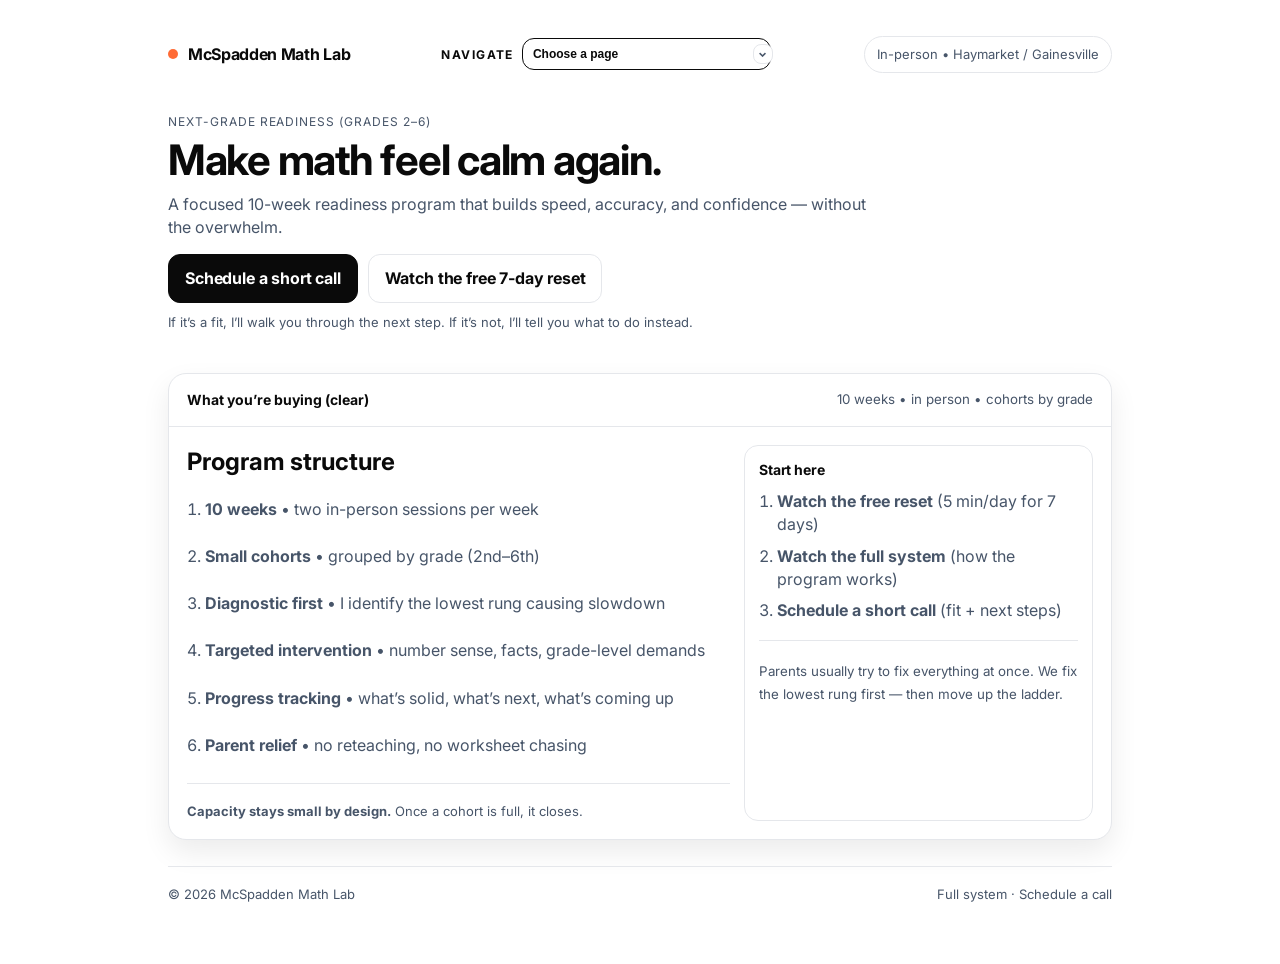
==== commit ad2aa066: "Update index.html" ====
--- a/index.html
+++ b/index.html
@@ -20,7 +20,7 @@
     n.push=n;n.loaded=!0;n.version='2.0';n.queue=[];t=b.createElement(e);t.async=!0;
     t.src=v;s=b.getElementsByTagName(e)[0];s.parentNode.insertBefore(t,s)}(window,
     document,'script','https://connect.facebook.net/en_US/fbevents.js');
-    fbq('init','YOUR_PIXEL_ID');
+    fbq('init','1626495865016197');
     fbq('track','PageView');
   </script>
   <noscript><img height="1" width="1" style="display:none"
--- a/mathlab-funnel/styles.css
+++ b/mathlab-funnel/styles.css
@@ -1,3 +1,9 @@
+/* =========================
+   McSpadden Math Lab
+   Unified Stylesheet
+   White / Loom-style
+   ========================= */
+
 :root{
   --bg:#ffffff;
   --text:#0a0a0a;
@@ -7,11 +13,13 @@
   --accent:#ff6b35;
   --shadow: 0 12px 28px rgba(10,10,10,.08);
   --radius: 18px;
+  --radius-sm: 12px;
   --max: 980px;
 }
 
-*{box-sizing:border-box}
-html,body{height:100%}
+/* Reset */
+*{ box-sizing:border-box; }
+html,body{ height:100%; }
 body{
   margin:0;
   font-family: Inter, system-ui, -apple-system, Segoe UI, Roboto, Arial, sans-serif;
@@ -20,15 +28,17 @@
   line-height:1.45;
 }
 
-a{color:inherit; text-decoration:none}
-small{color:var(--muted)}
-
+a{ color:inherit; text-decoration:none; }
+small{ color:var(--muted); }
+
+/* Layout */
 .wrap{
   max-width: var(--max);
   margin: 0 auto;
   padding: 28px 18px 60px;
 }
 
+/* Top Bar */
 .topbar{
   display:flex;
   align-items:center;
@@ -39,12 +49,17 @@
 }
 
 .brand{
-  display:flex; align-items:center; gap:10px;
+  display:flex;
+  align-items:center;
+  gap:10px;
   font-weight:700;
   letter-spacing:-.02em;
 }
+
 .dot{
-  width:10px; height:10px; border-radius:99px;
+  width:10px;
+  height:10px;
+  border-radius:99px;
   background: var(--accent);
   display:inline-block;
 }
@@ -58,6 +73,7 @@
   background:#fff;
 }
 
+/* Navigation */
 .site-nav{
   display:flex;
   align-items:center;
@@ -65,12 +81,14 @@
   font-size:12px;
   color:var(--muted);
 }
+
 .site-nav label{
   text-transform:uppercase;
   font-weight:700;
   letter-spacing:.12em;
   color:var(--text);
 }
+
 .site-nav select{
   appearance:none;
   background:#fff;
@@ -83,10 +101,12 @@
   cursor:pointer;
   min-width:210px;
 }
+
 .site-nav select:focus{
   outline:2px solid rgba(10,10,10,0.35);
   outline-offset:2px;
 }
+
 .site-nav .chev{
   margin-left:-26px;
   pointer-events:none;
@@ -103,15 +123,26 @@
   font-size:11px;
 }
 
+/* Hero */
 .hero{
   padding: 22px 0 10px;
 }
+
+.kicker{
+  font-size: 12px;
+  letter-spacing: .08em;
+  text-transform: uppercase;
+  color: var(--muted);
+  margin-bottom:6px;
+}
+
 h1{
   margin:0 0 10px;
   font-size: clamp(28px, 4vw, 42px);
   letter-spacing: -0.03em;
   line-height:1.12;
 }
+
 .lede{
   margin:0;
   font-size: 16px;
@@ -119,6 +150,7 @@
   max-width: 70ch;
 }
 
+/* Cards */
 .card{
   margin-top: 18px;
   background: var(--card);
@@ -136,18 +168,24 @@
   justify-content:space-between;
   gap:10px;
 }
-.card-hd strong{font-size:14px}
-.card-bd{padding: 18px}
-
+
+.card-hd strong{ font-size:14px; }
+.card-bd{ padding: 18px; }
+
+/* Grid */
 .grid{
   display:grid;
   grid-template-columns: 1fr;
   gap:14px;
 }
+
 @media(min-width:900px){
-  .grid.two{grid-template-columns: 1.4fr .9fr;}
-}
-
+  .grid.two{
+    grid-template-columns: 1.4fr .9fr;
+  }
+}
+
+/* Video */
 .video{
   position:relative;
   width:100%;
@@ -157,26 +195,36 @@
   overflow:hidden;
   background:#fff;
 }
-.video iframe{width:100%; height:100%; border:0}
-
+
+.video iframe{
+  width:100%;
+  height:100%;
+  border:0;
+}
+
+/* Steps / Side Panels */
 .steps{
   border:1px solid var(--line);
   border-radius: 14px;
   padding: 14px;
   background:#fff;
 }
+
 .steps h2{
   margin:0 0 10px;
   font-size:14px;
   letter-spacing:-.01em;
 }
+
 ol{
   margin:0;
   padding-left: 18px;
   color: var(--muted);
 }
-li{margin: 8px 0}
-
+
+li{ margin: 8px 0; }
+
+/* CTAs */
 .cta{
   display:flex;
   flex-wrap:wrap;
@@ -184,11 +232,12 @@
   align-items:center;
   margin-top: 14px;
 }
+
+/* BUTTONS — hardened, no pseudo content */
 .btn{
   display:inline-flex;
   align-items:center;
   justify-content:center;
-  gap:10px;
   padding: 12px 16px;
   border-radius: 12px;
   border:1px solid var(--text);
@@ -197,13 +246,25 @@
   font-weight:700;
   letter-spacing:-.01em;
   cursor:pointer;
-}
-.btn:hover{opacity:.92}
+  white-space:nowrap;
+}
+
+.btn:hover{ opacity:.92; }
+
 .btn.outline{
   background:#fff;
   color: var(--text);
   border:1px solid var(--line);
 }
+
+/* IMPORTANT: ensure no injected text */
+.btn::before,
+.btn::after{
+  content:none !important;
+  display:none !important;
+}
+
+/* Notes / Dividers */
 .note{
   margin-top: 10px;
   color: var(--muted);
@@ -216,13 +277,7 @@
   margin: 18px 0;
 }
 
-.kicker{
-  font-size: 12px;
-  letter-spacing: .08em;
-  text-transform: uppercase;
-  color: var(--muted);
-}
-
+/* Footer */
 .footer{
   margin-top: 26px;
   padding-top: 18px;
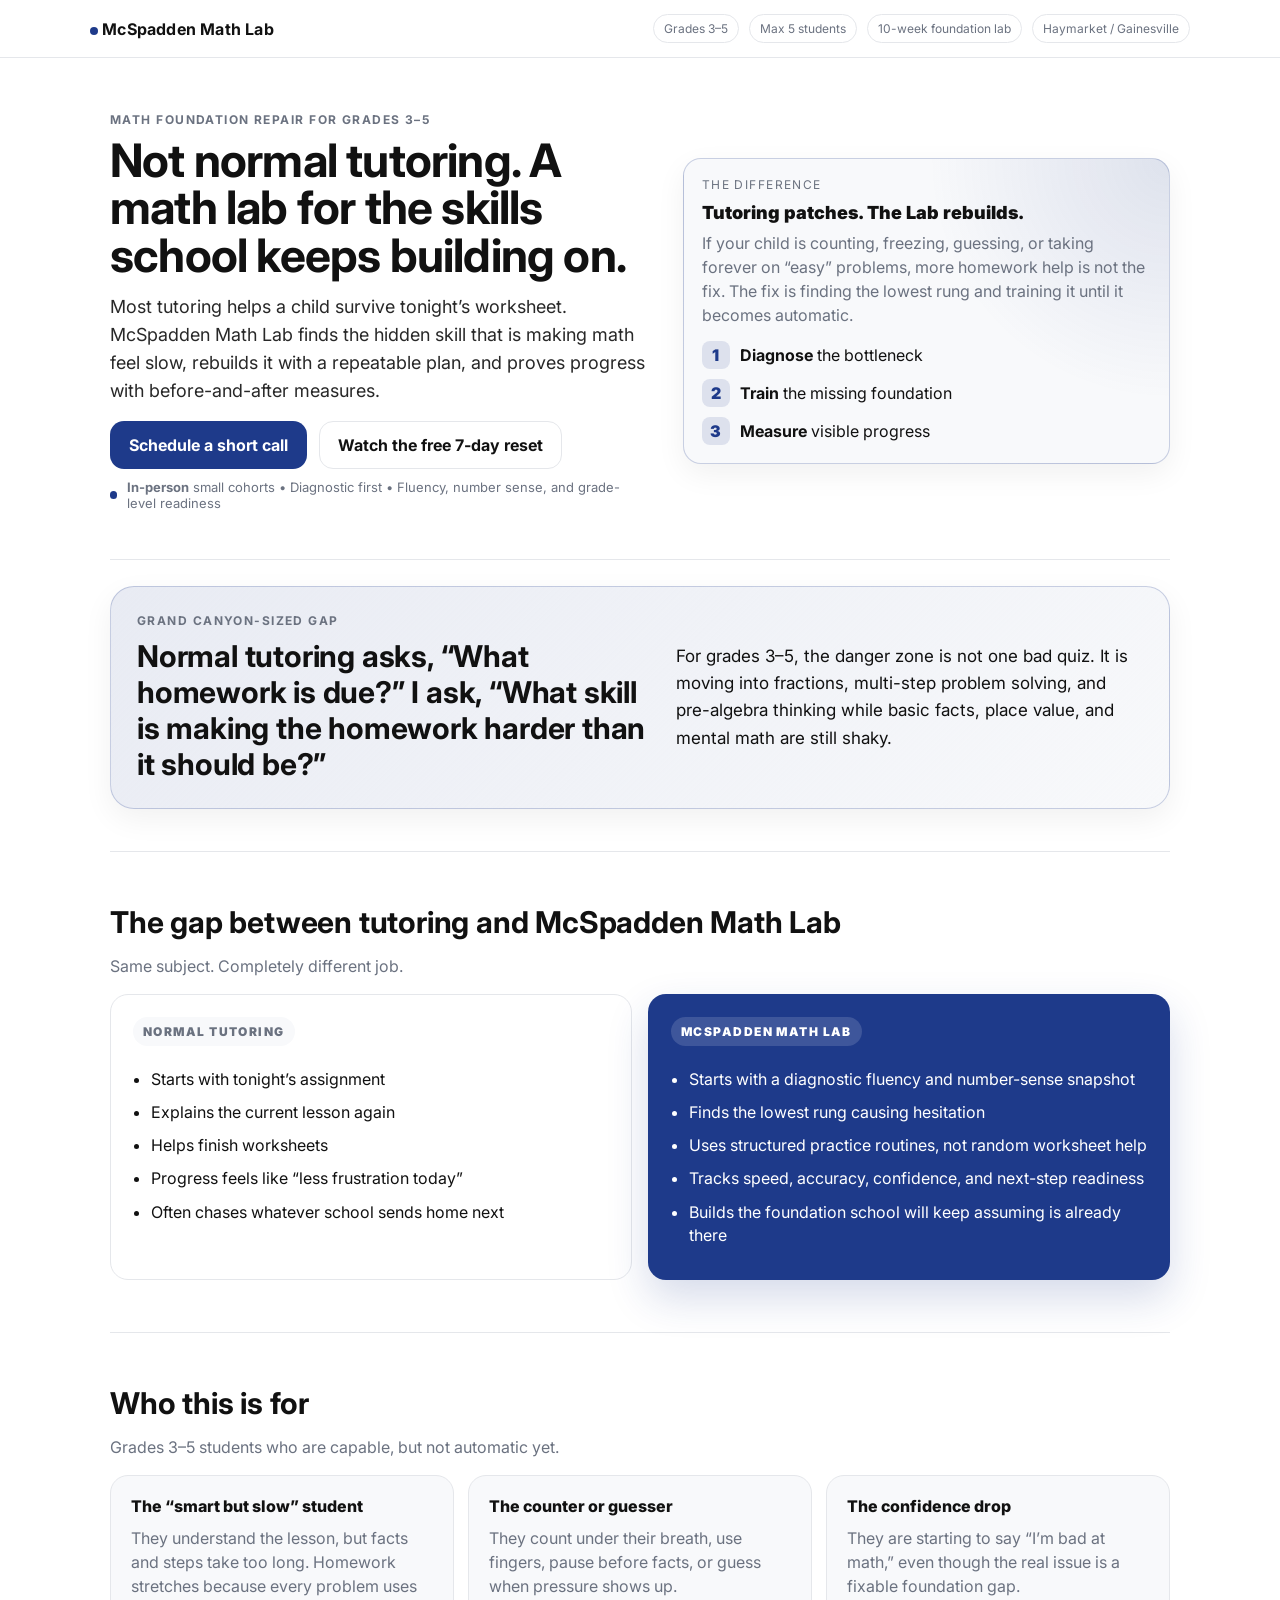
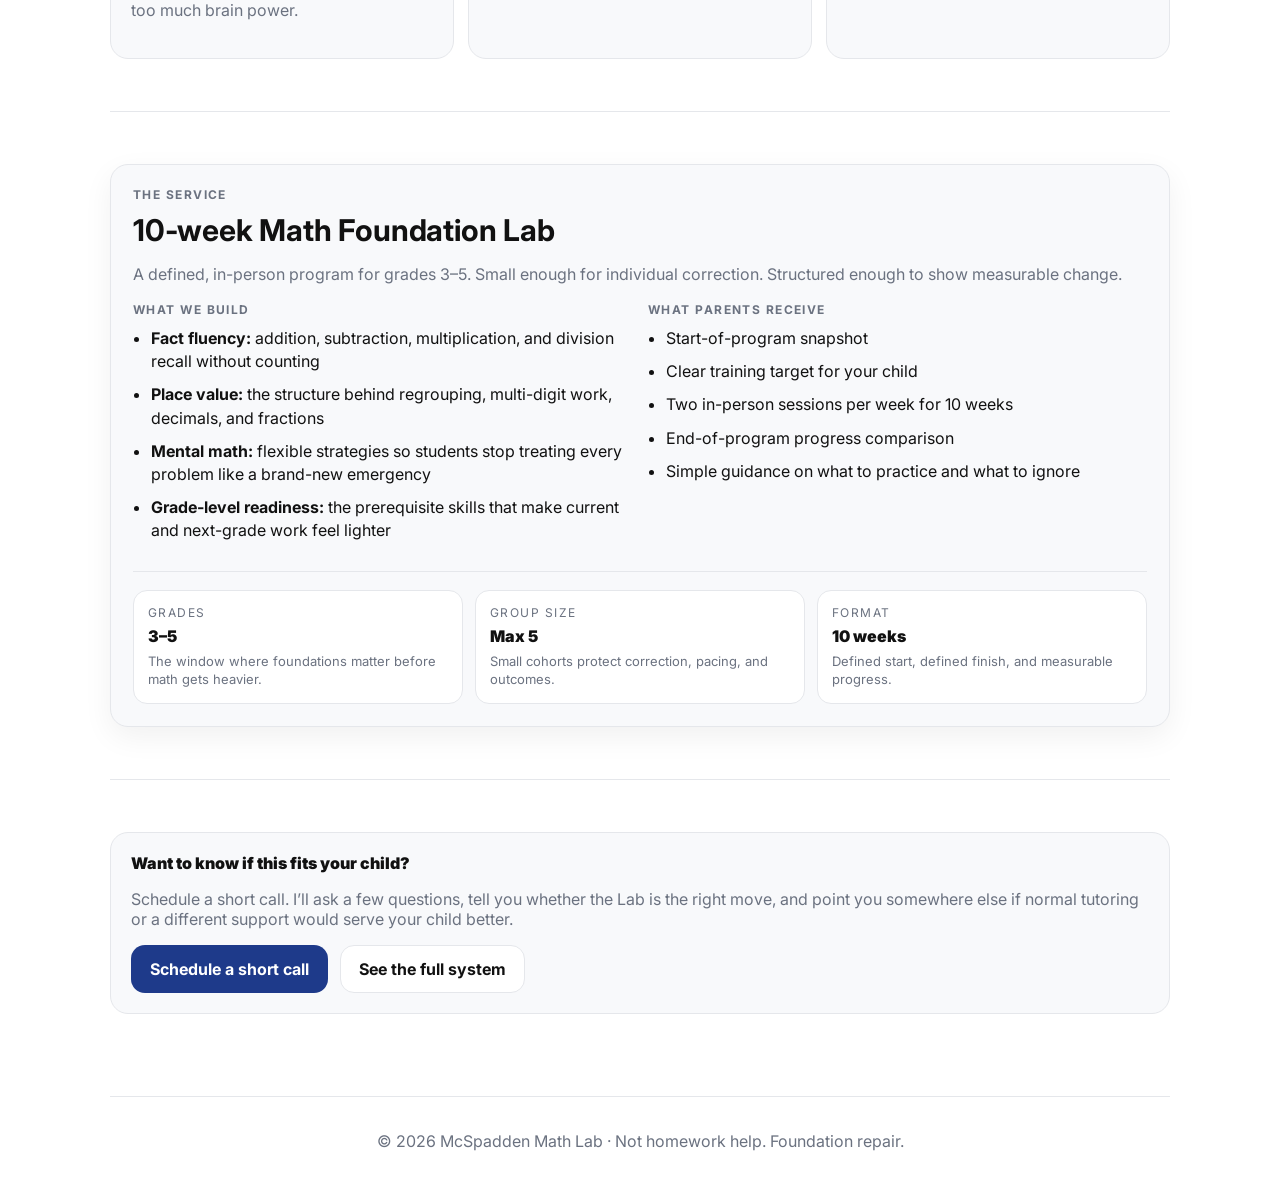
==== commit deec8d45: "Reposition homepage as math foundation lab" ====
--- a/index.html
+++ b/index.html
@@ -3,15 +3,13 @@
 <head>
   <meta charset="utf-8"/>
   <meta name="viewport" content="width=device-width, initial-scale=1"/>
-  <title>Math Readiness Path — Next-Grade Readiness (Grades 2–6) | McSpadden Math Lab</title>
-  <meta name="description" content="A 10-week readiness phase for students in Grades 2–6. Gainesville–Haymarket Library. Two cohorts: Monday and Wednesday nights or Tuesday and Thursday nights. Each cohort is capped at 5 students to protect outcomes."/>
+  <title>Math Foundation Lab for Grades 3–5 | McSpadden Math Lab</title>
+  <meta name="description" content="A defined 10-week math foundation program for grades 3–5 in Haymarket / Gainesville. Not homework help. We diagnose the bottleneck, rebuild fluency, and show measurable progress."/>
 
   <link rel="preconnect" href="https://fonts.googleapis.com">
   <link rel="preconnect" href="https://fonts.gstatic.com" crossorigin>
   <link href="https://fonts.googleapis.com/css2?family=Inter:wght@400;600;700&display=swap" rel="stylesheet">
-
-  <!-- Use the SAME CSS system as your funnel pages (white Loom vibe) -->
-  <link rel="stylesheet" href="./mathlab-funnel/styles.css"/>
+  <link rel="stylesheet" href="./mathlab-funnel/styles.css?v=11"/>
 
   <!-- Meta Pixel -->
   <script>
@@ -29,106 +27,201 @@
 </head>
 
 <body>
-  <div class="wrap">
-    <!-- Top Bar -->
-    <div class="topbar">
+  <div class="topbar">
+    <div class="container topbar__inner">
       <div class="brand"><span class="dot"></span> McSpadden Math Lab</div>
-
-      <div class="site-nav" aria-label="Site navigation">
-        <label for="page-select">Navigate</label>
-        <select id="page-select" onchange="if (this.value) window.location.href = this.value;">
-          <option value="" selected>Choose a page</option>
-          <option value="./index.html">Next-Grade Readiness (Grades 2–6)</option>
-          <option value="./mathlab-funnel/lead-magnet.html">7-Day Math Reset (Lead Magnet)</option>
-          <option value="./mathlab-funnel/vsl.html">Ready for the Next Grade (VSL)</option>
-          <option value="./mathlab-funnel/schedule-call.html">Schedule a Call</option>
-          <option value="./mathlab-funnel/thank-you.html">You're Booked (Thank You)</option>
-        </select>
-        <span class="chev" aria-hidden="true">⌄</span>
-      </div>
-
-      <div class="pill">In-person • Haymarket / Gainesville</div>
-    </div>
-
-    <!-- Hero -->
-    <section class="hero">
-      <div class="kicker">Next-Grade Readiness (Grades 2–6)</div>
-      <h1>Make math feel calm again.</h1>
-      <p class="lede">
-        A focused 10-week readiness program that builds speed, accuracy, and confidence —
-        without the overwhelm.
-      </p>
-
-      <div class="cta">
-        <a class="btn" href="./mathlab-funnel/schedule-call.html"
-           onclick="fbq('track','Lead',{content_name:'Index->ScheduleCall'});">
-          Schedule a short call
-        </a>
-        <a class="btn outline" href="./mathlab-funnel/lead-magnet.html"
-           onclick="fbq('track','ViewContent',{content_name:'Index->LeadMagnet'});">
-          Watch the free 7-day reset
-        </a>
-      </div>
-
-      <p class="note">
-        If it’s a fit, I’ll walk you through the next step. If it’s not, I’ll tell you what to do instead.
-      </p>
-    </section>
-
-    <!-- Main Card -->
-    <div class="card">
-      <div class="card-hd">
-        <strong>What you’re buying (clear)</strong>
-        <small>10 weeks • in person • cohorts by grade</small>
-      </div>
-
-      <div class="card-bd">
-        <div class="grid two">
-          <div>
-            <h2 style="margin:0 0 10px;">Program structure</h2>
-            <ol style="margin:0; padding-left:18px; display:grid; gap:8px;">
-              <li><strong>10 weeks</strong> • two in-person sessions per week</li>
-              <li><strong>Small cohorts</strong> • grouped by grade (2nd–6th)</li>
-              <li><strong>Diagnostic first</strong> • I identify the lowest rung causing slowdown</li>
-              <li><strong>Targeted intervention</strong> • number sense, facts, grade-level demands</li>
-              <li><strong>Progress tracking</strong> • what’s solid, what’s next, what’s coming up</li>
-              <li><strong>Parent relief</strong> • no reteaching, no worksheet chasing</li>
-            </ol>
-            <div class="hr"></div>
-            <p class="note" style="margin:0;">
-              <strong>Capacity stays small by design.</strong> Once a cohort is full, it closes.
-            </p>
-          </div>
-
-          <aside class="steps">
-            <h2>Start here</h2>
-            <ol>
-              <li><strong>Watch the free reset</strong> (5 min/day for 7 days)</li>
-              <li><strong>Watch the full system</strong> (how the program works)</li>
-              <li><strong>Schedule a short call</strong> (fit + next steps)</li>
-            </ol>
-            <div class="hr"></div>
-            <small>
-              Parents usually try to fix everything at once. We fix the lowest rung first — then move up the ladder.
-            </small>
-          </aside>
-        </div>
-      </div>
-    </div>
-
-    <!-- Footer -->
-    <div class="footer">
-      <div>© <span id="y"></span> McSpadden Math Lab</div>
-      <div>
-        <a href="./mathlab-funnel/vsl.html">Full system</a> ·
-        <a href="./mathlab-funnel/schedule-call.html">Schedule a call</a>
+      <div class="topbar__right">
+        <span class="pill">Grades 3–5</span>
+        <span class="pill">Max 5 students</span>
+        <span class="pill">10-week foundation lab</span>
+        <span class="pill">Haymarket / Gainesville</span>
       </div>
     </div>
   </div>
+
+  <main class="container">
+    <section class="hero hero--lab">
+      <div class="hero__copy">
+        <div class="kicker">Math foundation repair for grades 3–5</div>
+        <h1>Not normal tutoring. A math lab for the skills school keeps building on.</h1>
+        <p class="subhead">
+          Most tutoring helps a child survive tonight’s worksheet. McSpadden Math Lab finds the hidden skill that is making math feel slow, rebuilds it with a repeatable plan, and proves progress with before-and-after measures.
+        </p>
+
+        <div class="hero__ctaRow">
+          <a class="btn btn--primary" href="./mathlab-funnel/schedule-call.html"
+             onclick="fbq('track','Lead',{content_name:'Index->ScheduleCall'});">
+            Schedule a short call
+          </a>
+          <a class="btn btn--ghost" href="./mathlab-funnel/lead-magnet.html"
+             onclick="fbq('track','ViewContent',{content_name:'Index->LeadMagnet'});">
+            Watch the free 7-day reset
+          </a>
+        </div>
+
+        <div class="micro">
+          <span class="dot"></span>
+          <span><strong>In-person</strong> small cohorts • Diagnostic first • Fluency, number sense, and grade-level readiness</span>
+        </div>
+      </div>
+
+      <aside class="hero__card lab-card">
+        <div class="card__kicker">The difference</div>
+        <div class="card__title">Tutoring patches. The Lab rebuilds.</div>
+        <div class="card__text">
+          If your child is counting, freezing, guessing, or taking forever on “easy” problems, more homework help is not the fix. The fix is finding the lowest rung and training it until it becomes automatic.
+        </div>
+        <div class="card__steps">
+          <div class="step"><span class="step__num">1</span><span><strong>Diagnose</strong> the bottleneck</span></div>
+          <div class="step"><span class="step__num">2</span><span><strong>Train</strong> the missing foundation</span></div>
+          <div class="step"><span class="step__num">3</span><span><strong>Measure</strong> visible progress</span></div>
+        </div>
+      </aside>
+    </section>
+
+    <section class="section section--tight">
+      <div class="canyon">
+        <div>
+          <div class="kicker">Grand Canyon-sized gap</div>
+          <h2>Normal tutoring asks, “What homework is due?” I ask, “What skill is making the homework harder than it should be?”</h2>
+        </div>
+        <p>
+          For grades 3–5, the danger zone is not one bad quiz. It is moving into fractions, multi-step problem solving, and pre-algebra thinking while basic facts, place value, and mental math are still shaky.
+        </p>
+      </div>
+    </section>
+
+    <section class="section" id="comparison">
+      <div class="section__head">
+        <h2>The gap between tutoring and McSpadden Math Lab</h2>
+        <p class="muted">Same subject. Completely different job.</p>
+      </div>
+
+      <div class="compareGrid" aria-label="Comparison between normal tutoring and McSpadden Math Lab">
+        <div class="compareCard compareCard--muted">
+          <div class="compareCard__label">Normal tutoring</div>
+          <ul class="list">
+            <li>Starts with tonight’s assignment</li>
+            <li>Explains the current lesson again</li>
+            <li>Helps finish worksheets</li>
+            <li>Progress feels like “less frustration today”</li>
+            <li>Often chases whatever school sends home next</li>
+          </ul>
+        </div>
+
+        <div class="compareCard compareCard--accent">
+          <div class="compareCard__label">McSpadden Math Lab</div>
+          <ul class="list">
+            <li>Starts with a diagnostic fluency and number-sense snapshot</li>
+            <li>Finds the lowest rung causing hesitation</li>
+            <li>Uses structured practice routines, not random worksheet help</li>
+            <li>Tracks speed, accuracy, confidence, and next-step readiness</li>
+            <li>Builds the foundation school will keep assuming is already there</li>
+          </ul>
+        </div>
+      </div>
+    </section>
+
+    <section class="section" id="fit">
+      <div class="section__head">
+        <h2>Who this is for</h2>
+        <p class="muted">Grades 3–5 students who are capable, but not automatic yet.</p>
+      </div>
+
+      <div class="grid3">
+        <div class="panel">
+          <div class="panel__title">The “smart but slow” student</div>
+          <p class="panel__note">They understand the lesson, but facts and steps take too long. Homework stretches because every problem uses too much brain power.</p>
+        </div>
+        <div class="panel">
+          <div class="panel__title">The counter or guesser</div>
+          <p class="panel__note">They count under their breath, use fingers, pause before facts, or guess when pressure shows up.</p>
+        </div>
+        <div class="panel">
+          <div class="panel__title">The confidence drop</div>
+          <p class="panel__note">They are starting to say “I’m bad at math,” even though the real issue is a fixable foundation gap.</p>
+        </div>
+      </div>
+    </section>
+
+    <section class="section" id="program">
+      <div class="offerCard">
+        <div class="section__head">
+          <div class="kicker">The service</div>
+          <h2>10-week Math Foundation Lab</h2>
+          <p class="muted">A defined, in-person program for grades 3–5. Small enough for individual correction. Structured enough to show measurable change.</p>
+        </div>
+
+        <div class="offerCard__row">
+          <div>
+            <div class="kicker">What we build</div>
+            <ul class="list">
+              <li><strong>Fact fluency:</strong> addition, subtraction, multiplication, and division recall without counting</li>
+              <li><strong>Place value:</strong> the structure behind regrouping, multi-digit work, decimals, and fractions</li>
+              <li><strong>Mental math:</strong> flexible strategies so students stop treating every problem like a brand-new emergency</li>
+              <li><strong>Grade-level readiness:</strong> the prerequisite skills that make current and next-grade work feel lighter</li>
+            </ul>
+          </div>
+
+          <div>
+            <div class="kicker">What parents receive</div>
+            <ul class="list">
+              <li>Start-of-program snapshot</li>
+              <li>Clear training target for your child</li>
+              <li>Two in-person sessions per week for 10 weeks</li>
+              <li>End-of-program progress comparison</li>
+              <li>Simple guidance on what to practice and what to ignore</li>
+            </ul>
+          </div>
+        </div>
+
+        <div class="divider"></div>
+
+        <div class="offerMeta">
+          <div class="metaBox">
+            <div class="metaBox__title">Grades</div>
+            <div class="metaBox__value">3–5</div>
+            <div class="metaBox__note">The window where foundations matter before math gets heavier.</div>
+          </div>
+          <div class="metaBox">
+            <div class="metaBox__title">Group size</div>
+            <div class="metaBox__value">Max 5</div>
+            <div class="metaBox__note">Small cohorts protect correction, pacing, and outcomes.</div>
+          </div>
+          <div class="metaBox">
+            <div class="metaBox__title">Format</div>
+            <div class="metaBox__value">10 weeks</div>
+            <div class="metaBox__note">Defined start, defined finish, and measurable progress.</div>
+          </div>
+        </div>
+      </div>
+    </section>
+
+    <section class="section" id="book">
+      <div class="gateCard">
+        <div class="gateCard__title">Want to know if this fits your child?</div>
+        <p class="muted">
+          Schedule a short call. I’ll ask a few questions, tell you whether the Lab is the right move, and point you somewhere else if normal tutoring or a different support would serve your child better.
+        </p>
+        <div class="gateCard__actions">
+          <a class="btn btn--primary" href="./mathlab-funnel/schedule-call.html"
+             onclick="fbq('track','Lead',{content_name:'IndexBottom->ScheduleCall'});">
+            Schedule a short call
+          </a>
+          <a class="btn btn--ghost" href="./mathlab-funnel/vsl.html">
+            See the full system
+          </a>
+        </div>
+      </div>
+    </section>
+
+    <footer class="footer">
+      <div class="muted">© <span id="y"></span> McSpadden Math Lab · Not homework help. Foundation repair.</div>
+    </footer>
+  </main>
 
   <script>
     document.getElementById('y').textContent = new Date().getFullYear();
   </script>
 </body>
 </html>
-
--- a/mathlab-funnel/styles.css
+++ b/mathlab-funnel/styles.css
@@ -1,291 +1,434 @@
-/* =========================
-   McSpadden Math Lab
-   Unified Stylesheet
-   White / Loom-style
-   ========================= */
-
 :root{
   --bg:#ffffff;
-  --text:#0a0a0a;
-  --muted:#475569;
+  --card:#f8f9fb;
+  --card2:#ffffff;
+  --text:#111111;
+  --muted:#6b7280;
   --line:#e5e7eb;
-  --card:#ffffff;
-  --accent:#ff6b35;
-  --shadow: 0 12px 28px rgba(10,10,10,.08);
+  --accent:#1e3a8a;        /* navy */
+  --accentSoft: rgba(30,58,138,.12);
+  --shadow: 0 10px 30px rgba(0,0,0,.06);
   --radius: 18px;
-  --radius-sm: 12px;
-  --max: 980px;
-}
-
-/* Reset */
-*{ box-sizing:border-box; }
-html,body{ height:100%; }
+  --max: 1100px;
+}
+
+*{box-sizing:border-box}
+html,body{margin:0;padding:0}
 body{
-  margin:0;
   font-family: Inter, system-ui, -apple-system, Segoe UI, Roboto, Arial, sans-serif;
   background: var(--bg);
   color: var(--text);
-  line-height:1.45;
-}
-
-a{ color:inherit; text-decoration:none; }
-small{ color:var(--muted); }
-
-/* Layout */
-.wrap{
-  max-width: var(--max);
-  margin: 0 auto;
-  padding: 28px 18px 60px;
-}
-
-/* Top Bar */
+}
+
+a{color:inherit;text-decoration:none}
+.container{max-width:var(--max);margin:0 auto;padding:0 20px}
+
 .topbar{
-  display:flex;
-  align-items:center;
-  justify-content:space-between;
+  position:sticky;top:0;z-index:20;
+  background:#ffffff;
+  border-bottom:1px solid var(--line);
+}
+.topbar__inner{
+  display:flex;align-items:center;justify-content:space-between;
+  padding:14px 0;
+}
+.brand{font-weight:700;letter-spacing:.2px}
+.topbar__right{display:flex;gap:10px;flex-wrap:wrap}
+
+.pill{
+  font-size:12px;color:var(--muted);
+  border:1px solid var(--line);
+  padding:6px 10px;border-radius:999px;
+  background:#ffffff;
+}
+
+.hero{
+  display:grid;
+  grid-template-columns: 1.05fr .95fr;
+  gap:34px;
+  padding:54px 0 28px;
+  align-items:start;
+}
+
+h1{
+  margin:0 0 14px;
+  font-size: clamp(34px, 3.6vw, 52px);
+  line-height:1.03;
+  letter-spacing:-.8px;
+}
+
+.subhead{
+  margin:0 0 14px;
+  font-size:18px;
+  color: var(--text);
+  opacity:.9;
+  line-height:1.55;
+  max-width:60ch;
+}
+.subhead strong{font-weight:800}
+
+.lead{
+  margin:0 0 18px;
+  font-size:18px;
+  color: var(--text);
+  opacity:.92;
+  max-width:60ch;
+  line-height:1.55;
+}
+
+.hero__ctaRow{
+  display:flex;
+  gap:12px;
+  flex-wrap:wrap;
+  margin:16px 0 10px;
+}
+
+.btn{
+  display:inline-flex;
+  align-items:center;
+  justify-content:center;
+  padding:13px 18px;
+  border-radius: 14px;
+  border:1px solid var(--line);
+  font-weight:700;
+  cursor:pointer;
+  transition: all .15s ease;
+  background:#fff;
+}
+
+.btn--primary{
+  background: var(--accent);
+  color:#ffffff;
+  border-color: transparent;
+}
+.btn--primary:hover{opacity:.92}
+
+.btn--ghost{
+  background:#ffffff;
+  color:var(--text);
+}
+.btn--ghost:hover{border-color:#cbd5e1}
+
+.micro{
+  display:flex;
+  gap:10px;
+  align-items:center;
+  margin-top:10px;
+  color:var(--muted);
+  font-size:13px;
+}
+
+.dot{
+  width:8px;height:8px;border-radius:99px;
+  background:var(--accent);
+  display:inline-block
+}
+
+/* Right card */
+.hero__card{
+  background: var(--card);
+  border:1px solid var(--line);
+  border-radius: var(--radius);
+  padding:18px;
+  box-shadow: var(--shadow);
+}
+
+.card__kicker{
+  color:var(--muted);
+  font-size:12px;
+  text-transform:uppercase;
+  letter-spacing:.12em;
+}
+.card__title{
+  font-weight:900;
+  font-size:18px;
+  margin-top:10px;
+}
+.card__text{
+  color:var(--muted);
+  margin-top:8px;
+  line-height:1.5;
+}
+
+.card__steps{
+  margin-top:14px;
+  display:flex;
+  flex-direction:column;
+  gap:10px;
+}
+
+.step{
+  display:flex;
+  gap:10px;
+  align-items:center;
+}
+.step__num{
+  width:28px;height:28px;border-radius:8px;
+  display:inline-flex;align-items:center;justify-content:center;
+  background: var(--accentSoft);
+  color: var(--accent);
+  font-weight:900;
+}
+
+.card__cta{
+  margin-top:14px;
+  display:flex;
+  gap:10px;
+  flex-wrap:wrap;
+}
+.card__cta .btn{flex:1; min-width: 180px}
+
+/* Video */
+.videoWrap{
+  aspect-ratio: 16 / 9;
+  border-radius: 16px;
+  overflow:hidden;
+  border: 1px solid var(--line);
+  background:#000;
+}
+.videoWrap iframe{width:100%;height:100%}
+
+/* Sections */
+.section{
+  padding:52px 0;
+  border-top:1px solid var(--line);
+}
+
+.section__head{margin-bottom:18px}
+
+h2{
+  margin:0 0 6px;
+  font-size: clamp(24px, 2.6vw, 30px);
+  letter-spacing:-.2px;
+}
+.muted{color:var(--muted)}
+.small{font-size:13px}
+
+.notice{
+  margin-top:14px;
+  background: var(--card);
+  border:1px solid var(--line);
+  border-radius: var(--radius);
+  padding:16px;
+  color: var(--text);
+  line-height:1.5;
+}
+
+/* Layout grids */
+.grid2{
+  display:grid;
+  grid-template-columns:1fr 1fr;
   gap:16px;
-  padding: 8px 0 18px;
-  flex-wrap: wrap;
-}
-
-.brand{
-  display:flex;
-  align-items:center;
-  gap:10px;
-  font-weight:700;
-  letter-spacing:-.02em;
-}
-
-.dot{
-  width:10px;
-  height:10px;
-  border-radius:99px;
-  background: var(--accent);
-  display:inline-block;
-}
-
-.pill{
-  border:1px solid var(--line);
-  padding:8px 12px;
+}
+.grid3{
+  display:grid;
+  grid-template-columns:1fr 1fr 1fr;
+  gap:14px;
+}
+
+.panel{
+  background: var(--card);
+  border:1px solid var(--line);
+  border-radius: var(--radius);
+  padding:20px;
+}
+.panel__title{font-weight:800;margin-bottom:8px}
+.panel__note{margin-top:10px;color:var(--muted);line-height:1.5}
+
+.list{margin:0;padding-left:18px}
+.list li{margin:10px 0;line-height:1.45}
+
+/* Pill tags row */
+.pillRow{
+  display:flex;
+  gap:10px;
+  flex-wrap:wrap;
+  margin-top:10px;
+}
+.tag{
+  font-size:13px;
+  color: var(--text);
+  background:#fff;
+  border:1px solid var(--line);
+  padding:8px 10px;
   border-radius:999px;
-  font-size:13px;
-  color:var(--muted);
-  background:#fff;
-}
-
-/* Navigation */
-.site-nav{
-  display:flex;
-  align-items:center;
-  gap:8px;
+}
+
+/* Offer card */
+.offerCard{
+  background: var(--card);
+  border:1px solid var(--line);
+  border-radius: var(--radius);
+  padding:22px;
+  box-shadow: var(--shadow);
+}
+.offerCard__row{
+  display:grid;
+  grid-template-columns:1fr 1fr;
+  gap:16px;
+}
+.kicker{
   font-size:12px;
   color:var(--muted);
-}
-
-.site-nav label{
   text-transform:uppercase;
+  letter-spacing:.12em;
+  margin-bottom:10px;
   font-weight:700;
-  letter-spacing:.12em;
-  color:var(--text);
-}
-
-.site-nav select{
-  appearance:none;
-  background:#fff;
-  border:1px solid var(--text);
-  color:var(--text);
-  padding:8px 32px 8px 10px;
-  border-radius:12px;
-  font-size:12px;
-  font-weight:600;
-  cursor:pointer;
-  min-width:210px;
-}
-
-.site-nav select:focus{
-  outline:2px solid rgba(10,10,10,0.35);
-  outline-offset:2px;
-}
-
-.site-nav .chev{
-  margin-left:-26px;
-  pointer-events:none;
-  width:20px;
-  height:20px;
-  border-radius:8px;
-  border:1px solid var(--line);
-  background:#fff;
-  display:inline-flex;
-  align-items:center;
-  justify-content:center;
-  color:var(--muted);
-  font-weight:900;
-  font-size:11px;
-}
-
-/* Hero */
-.hero{
-  padding: 22px 0 10px;
-}
-
-.kicker{
-  font-size: 12px;
-  letter-spacing: .08em;
-  text-transform: uppercase;
-  color: var(--muted);
-  margin-bottom:6px;
-}
-
-h1{
-  margin:0 0 10px;
-  font-size: clamp(28px, 4vw, 42px);
-  letter-spacing: -0.03em;
-  line-height:1.12;
-}
-
-.lede{
-  margin:0;
-  font-size: 16px;
-  color: var(--muted);
-  max-width: 70ch;
-}
-
-/* Cards */
-.card{
-  margin-top: 18px;
-  background: var(--card);
-  border:1px solid var(--line);
-  border-radius: var(--radius);
-  box-shadow: var(--shadow);
-  overflow:hidden;
-}
-
-.card-hd{
-  padding: 16px 18px;
-  border-bottom:1px solid var(--line);
-  display:flex;
-  align-items:center;
-  justify-content:space-between;
-  gap:10px;
-}
-
-.card-hd strong{ font-size:14px; }
-.card-bd{ padding: 18px; }
-
-/* Grid */
-.grid{
-  display:grid;
-  grid-template-columns: 1fr;
-  gap:14px;
-}
-
-@media(min-width:900px){
-  .grid.two{
-    grid-template-columns: 1.4fr .9fr;
-  }
-}
-
-/* Video */
-.video{
-  position:relative;
-  width:100%;
-  aspect-ratio: 16/9;
-  border:1px solid var(--line);
-  border-radius: 14px;
-  overflow:hidden;
-  background:#fff;
-}
-
-.video iframe{
-  width:100%;
-  height:100%;
-  border:0;
-}
-
-/* Steps / Side Panels */
-.steps{
-  border:1px solid var(--line);
-  border-radius: 14px;
-  padding: 14px;
-  background:#fff;
-}
-
-.steps h2{
-  margin:0 0 10px;
-  font-size:14px;
-  letter-spacing:-.01em;
-}
-
-ol{
-  margin:0;
-  padding-left: 18px;
-  color: var(--muted);
-}
-
-li{ margin: 8px 0; }
-
-/* CTAs */
-.cta{
-  display:flex;
-  flex-wrap:wrap;
-  gap:10px;
-  align-items:center;
-  margin-top: 14px;
-}
-
-/* BUTTONS — hardened, no pseudo content */
-.btn{
-  display:inline-flex;
-  align-items:center;
-  justify-content:center;
-  padding: 12px 16px;
-  border-radius: 12px;
-  border:1px solid var(--text);
-  background: var(--text);
-  color:#fff;
-  font-weight:700;
-  letter-spacing:-.01em;
-  cursor:pointer;
-  white-space:nowrap;
-}
-
-.btn:hover{ opacity:.92; }
-
-.btn.outline{
-  background:#fff;
-  color: var(--text);
-  border:1px solid var(--line);
-}
-
-/* IMPORTANT: ensure no injected text */
-.btn::before,
-.btn::after{
-  content:none !important;
-  display:none !important;
-}
-
-/* Notes / Dividers */
-.note{
-  margin-top: 10px;
-  color: var(--muted);
-  font-size: 13px;
-}
-
-.hr{
+}
+.divider{
   height:1px;
   background: var(--line);
-  margin: 18px 0;
-}
-
-/* Footer */
+  margin:18px 0;
+}
+.offerMeta{
+  display:grid;
+  grid-template-columns:1fr 1fr 1fr;
+  gap:12px;
+}
+.metaBox{
+  background:#fff;
+  border:1px solid var(--line);
+  border-radius: 14px;
+  padding:14px;
+}
+.metaBox__title{color:var(--muted);font-size:12px;text-transform:uppercase;letter-spacing:.12em}
+.metaBox__value{font-weight:900;margin-top:6px}
+.metaBox__note{color:var(--muted);font-size:13px;margin-top:6px;line-height:1.45}
+
+/* Quotes */
+.quote{
+  background: var(--card);
+  border:1px solid var(--line);
+  border-radius: var(--radius);
+  padding:18px;
+}
+.quote__text{font-weight:700;line-height:1.45}
+.quote__meta{color:var(--muted);font-size:13px;margin-top:10px}
+
+/* Gate / Booking */
+.gateCard{
+  border:1px solid var(--line);
+  background: var(--card);
+  border-radius: var(--radius);
+  padding:20px;
+}
+.gateCard__title{font-weight:900;margin-bottom:10px}
+.check{
+  display:flex;
+  gap:10px;
+  align-items:flex-start;
+  margin:10px 0;
+  color: var(--text);
+  line-height:1.45;
+}
+.check input{margin-top:3px}
+
+.gateCard__actions{
+  display:flex;
+  align-items:center;
+  gap:12px;
+  margin-top:14px;
+  flex-wrap:wrap;
+}
+
+.calWrap{
+  margin-top:18px;
+  border:1px solid var(--line);
+  border-radius: var(--radius);
+  padding:18px;
+  display:none;
+  background:#fff;
+}
+.calWrap--open{display:block}
+
 .footer{
-  margin-top: 26px;
-  padding-top: 18px;
-  border-top: 1px solid var(--line);
-  color: var(--muted);
-  font-size: 13px;
-  display:flex;
-  flex-wrap:wrap;
-  gap:12px;
-  justify-content:space-between;
-}
+  padding:34px 0;
+  border-top:1px solid var(--line);
+  margin-top:30px;
+  text-align:center;
+}
+
+/* Responsive */
+@media (max-width: 980px){
+  .hero{grid-template-columns:1fr}
+  .offerMeta{grid-template-columns:1fr}
+  .offerCard__row{grid-template-columns:1fr}
+  .grid2{grid-template-columns:1fr}
+  .grid3{grid-template-columns:1fr}
+  .card__cta .btn{flex:unset; width:100%}
+}
+
+
+
+/* Homepage: Math Foundation Lab positioning */
+.hero--lab{
+  align-items:center;
+  padding-bottom:48px;
+}
+.lab-card{
+  border-color: rgba(30,58,138,.22);
+  background:
+    radial-gradient(circle at top right, rgba(30,58,138,.12), transparent 42%),
+    var(--card);
+}
+.section--tight{padding:26px 0 42px}
+.canyon{
+  display:grid;
+  grid-template-columns: 1.05fr .95fr;
+  gap:22px;
+  align-items:center;
+  padding:26px;
+  border:1px solid rgba(30,58,138,.22);
+  border-radius:24px;
+  background:linear-gradient(135deg, rgba(30,58,138,.10), rgba(248,249,251,1));
+  box-shadow: var(--shadow);
+}
+.canyon h2{margin-bottom:0}
+.canyon p{
+  margin:0;
+  color:var(--text);
+  line-height:1.6;
+  font-size:17px;
+}
+.compareGrid{
+  display:grid;
+  grid-template-columns:1fr 1fr;
+  gap:16px;
+}
+.compareCard{
+  border:1px solid var(--line);
+  border-radius:var(--radius);
+  padding:22px;
+  min-height:100%;
+}
+.compareCard--muted{background:#fff}
+.compareCard--accent{
+  background:var(--accent);
+  color:#fff;
+  border-color:transparent;
+  box-shadow:0 18px 42px rgba(30,58,138,.18);
+}
+.compareCard--accent .list,
+.compareCard--accent li{color:#fff}
+.compareCard__label{
+  display:inline-flex;
+  align-items:center;
+  margin-bottom:12px;
+  padding:7px 10px;
+  border-radius:999px;
+  font-size:12px;
+  font-weight:900;
+  text-transform:uppercase;
+  letter-spacing:.12em;
+  background:var(--card);
+  color:var(--muted);
+}
+.compareCard--accent .compareCard__label{
+  background:rgba(255,255,255,.14);
+  color:#fff;
+}
+
+@media (max-width: 980px){
+  .canyon,
+  .compareGrid{grid-template-columns:1fr}
+}
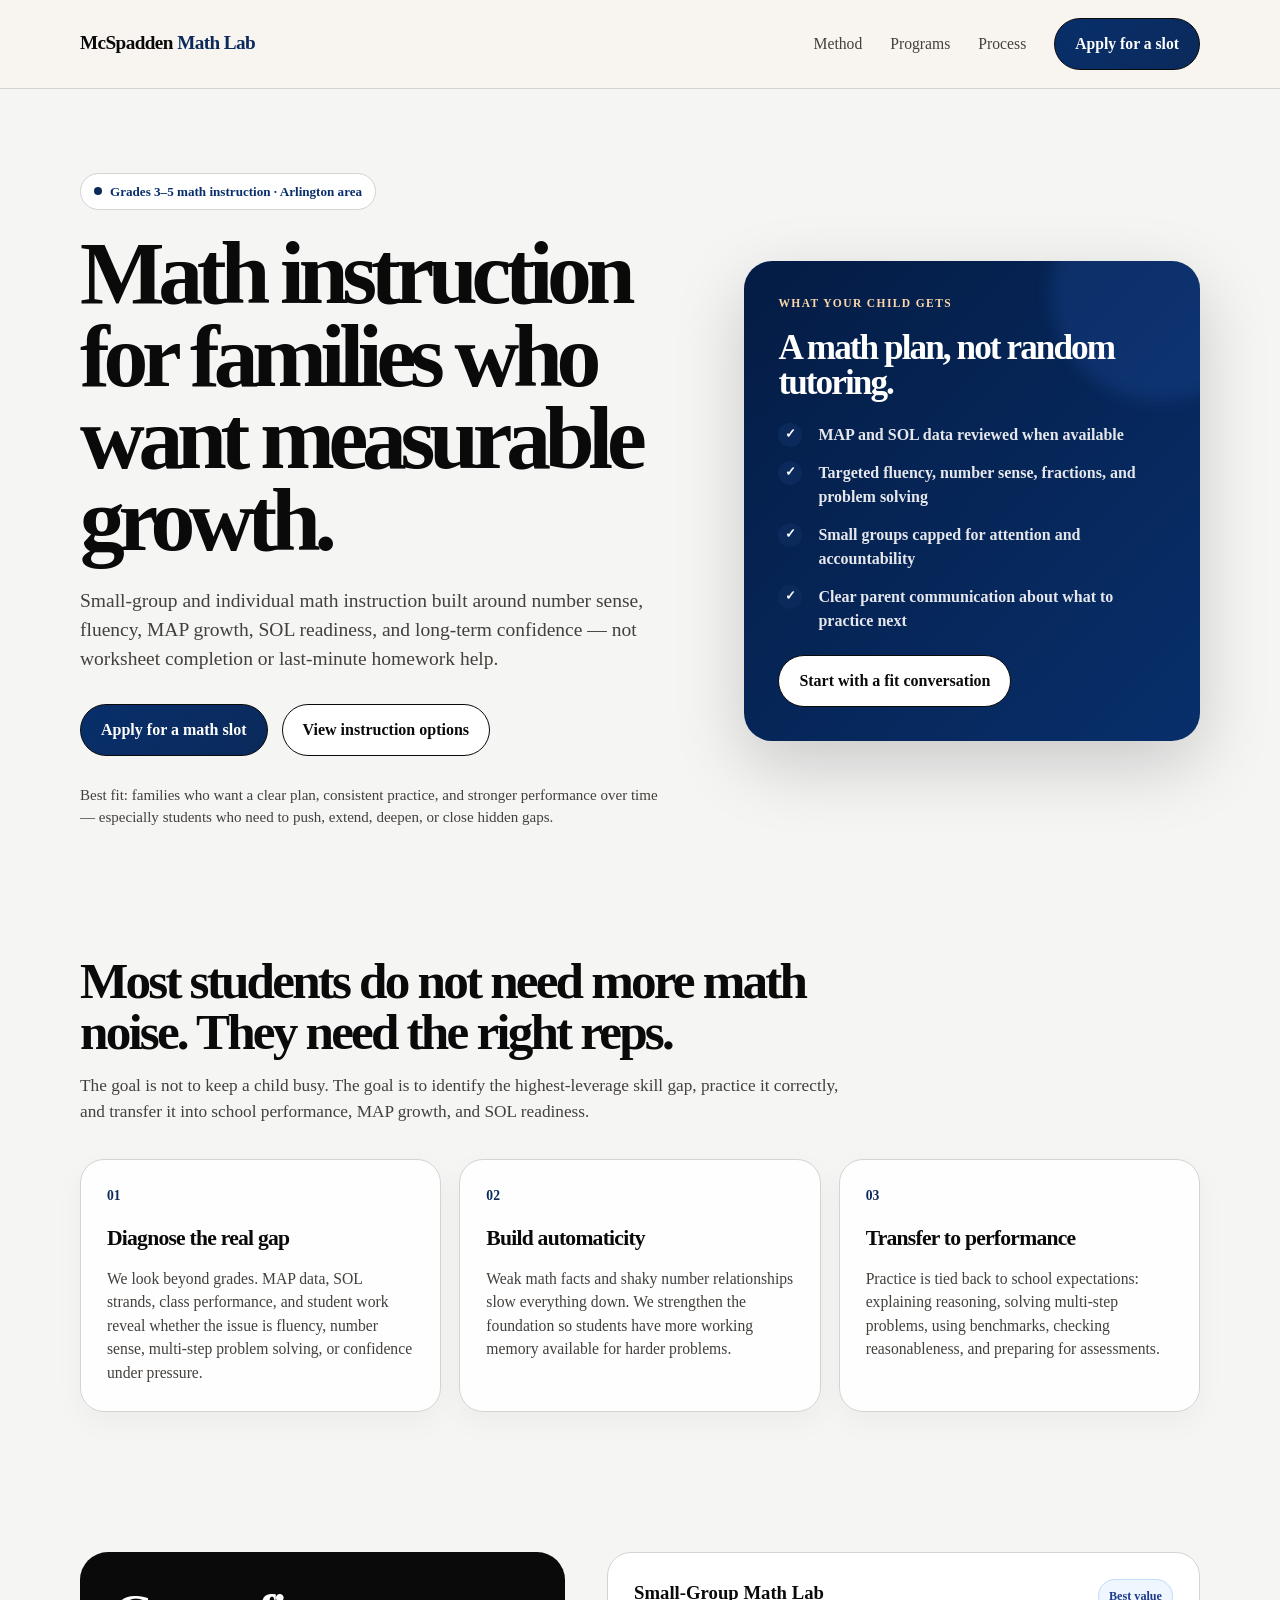
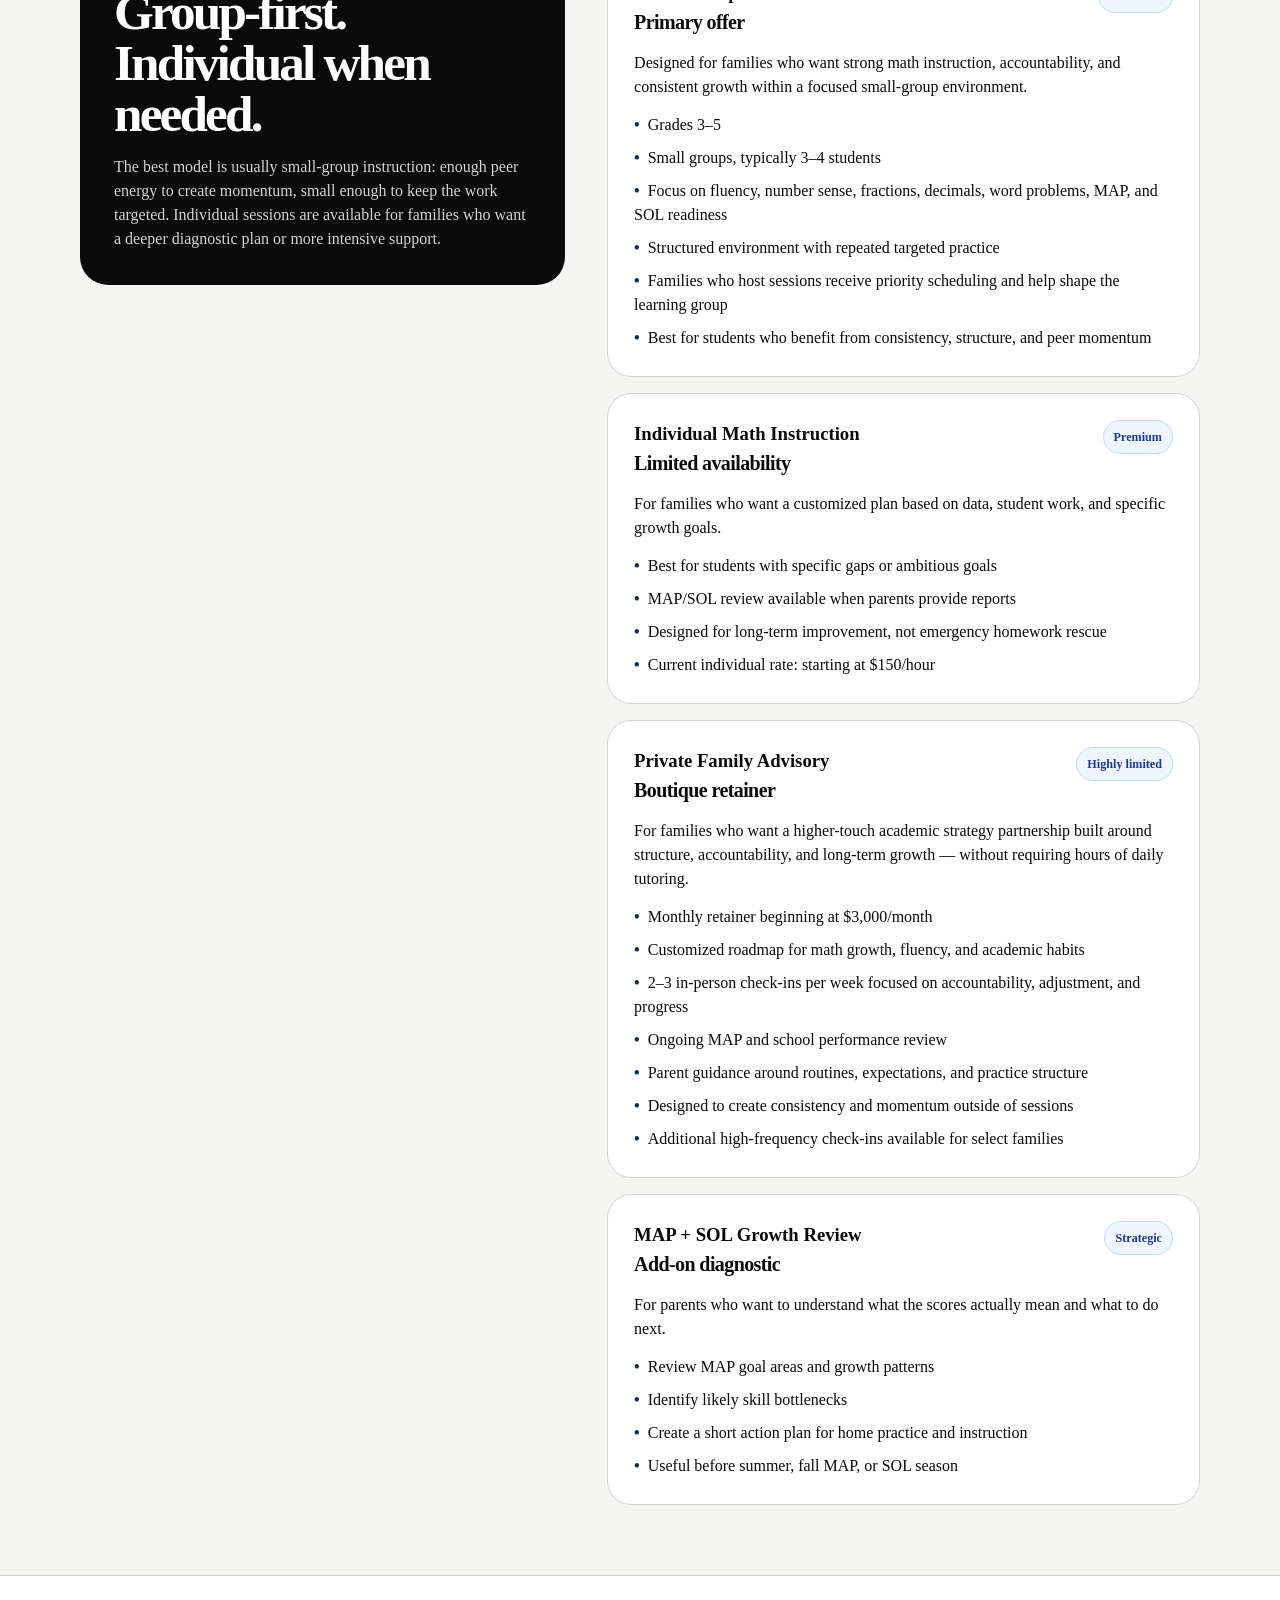
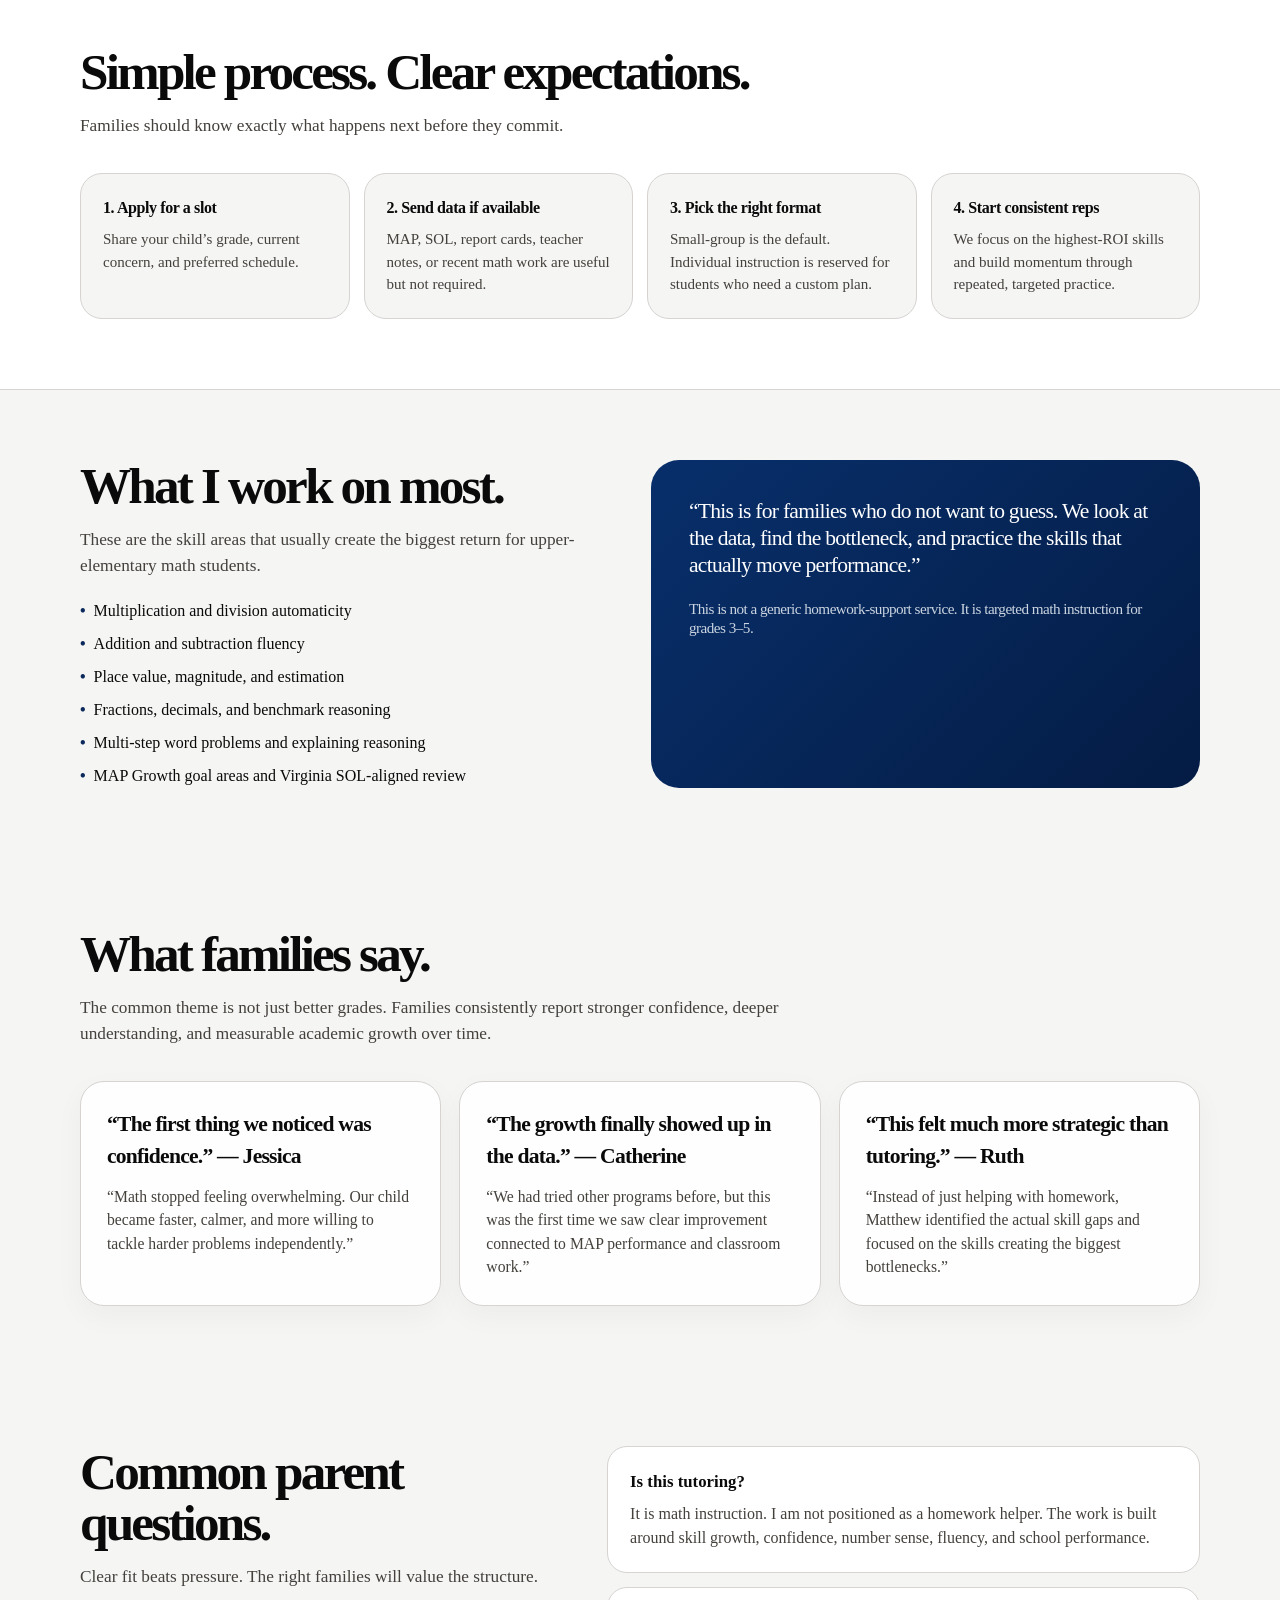
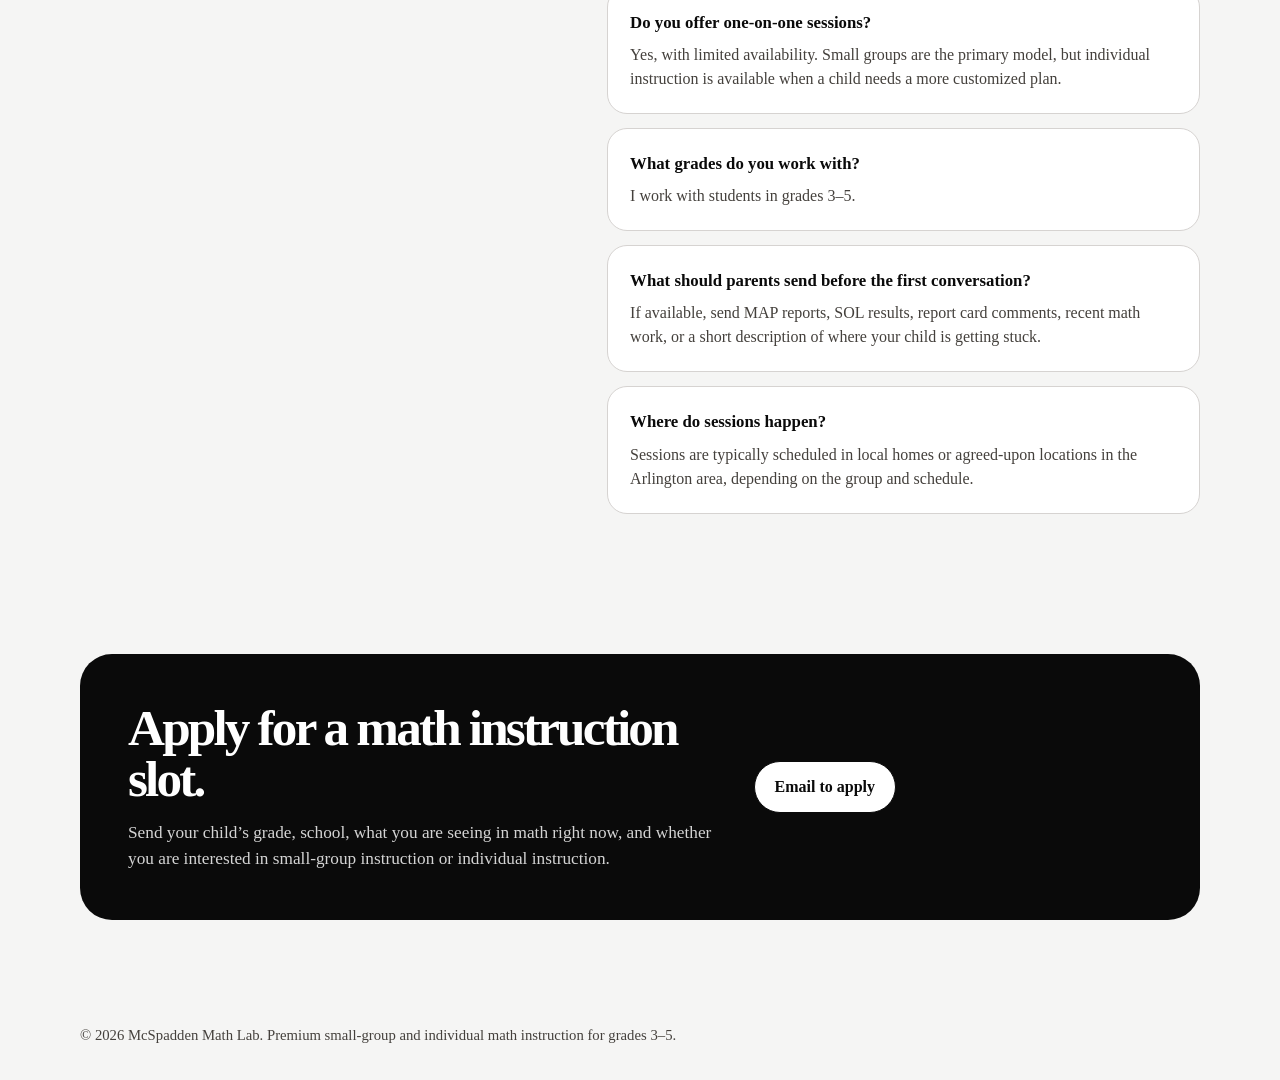
==== commit b736ff8a: "Keep only homepage" ====
--- a/index.html
+++ b/index.html
@@ -1,227 +1,791 @@
-<!doctype html>
+<!DOCTYPE html>
 <html lang="en">
 <head>
-  <meta charset="utf-8"/>
-  <meta name="viewport" content="width=device-width, initial-scale=1"/>
-  <title>Math Foundation Lab for Grades 3–5 | McSpadden Math Lab</title>
-  <meta name="description" content="A defined 10-week math foundation program for grades 3–5 in Haymarket / Gainesville. Not homework help. We diagnose the bottleneck, rebuild fluency, and show measurable progress."/>
-
-  <link rel="preconnect" href="https://fonts.googleapis.com">
-  <link rel="preconnect" href="https://fonts.gstatic.com" crossorigin>
-  <link href="https://fonts.googleapis.com/css2?family=Inter:wght@400;600;700&display=swap" rel="stylesheet">
-  <link rel="stylesheet" href="./mathlab-funnel/styles.css?v=11"/>
-
-  <!-- Meta Pixel -->
-  <script>
-    !function(f,b,e,v,n,t,s){if(f.fbq)return;n=f.fbq=function(){n.callMethod?
-    n.callMethod.apply(n,arguments):n.queue.push(arguments)};if(!f._fbq)f._fbq=n;
-    n.push=n;n.loaded=!0;n.version='2.0';n.queue=[];t=b.createElement(e);t.async=!0;
-    t.src=v;s=b.getElementsByTagName(e)[0];s.parentNode.insertBefore(t,s)}(window,
-    document,'script','https://connect.facebook.net/en_US/fbevents.js');
-    fbq('init','1626495865016197');
-    fbq('track','PageView');
-  </script>
-  <noscript><img height="1" width="1" style="display:none"
-    src="https://www.facebook.com/tr?id=YOUR_PIXEL_ID&ev=PageView&noscript=1"
-  /></noscript>
+  <meta charset="UTF-8" />
+  <meta name="viewport" content="width=device-width, initial-scale=1.0" />
+  <title>McSpadden Math Lab | Premium Math Instruction in Arlington</title>
+  <meta name="description" content="Premium small-group and individual math instruction for grades 3–5. Focused on MAP growth, SOL readiness, number sense, fluency, and long-term confidence." />
+  <meta property="og:title" content="McSpadden Math Lab" />
+  <meta property="og:description" content="Small-group and individual math instruction for families who want more than homework help." />
+  <meta property="og:type" content="website" />
+  <style>
+    :root {
+      --black: #0a0a0a;
+      --white: #ffffff;
+      --cream: #f5f5f4;
+      --gray: #44403c;
+      --light-gray: #d6d3d1;
+      --orange: #0b2a5b;
+      --deep-blue: #082f6b;
+      --green: #166534;
+      --max-width: 1120px;
+    }
+
+    * {
+      box-sizing: border-box;
+      margin: 0;
+      padding: 0;
+    }
+
+    html {
+      scroll-behavior: smooth;
+    }
+
+    body {
+      font-family: Georgia, 'Times New Roman', serif;
+      background: var(--cream);
+      color: var(--black);
+      line-height: 1.5;
+    }
+
+    a {
+      color: inherit;
+      text-decoration: none;
+    }
+
+    .container {
+      width: min(92%, var(--max-width));
+      margin: 0 auto;
+    }
+
+    header {
+      background: rgba(248, 245, 239, 0.92);
+      backdrop-filter: blur(14px);
+      border-bottom: 1px solid var(--light-gray);
+      position: sticky;
+      top: 0;
+      z-index: 10;
+    }
+
+    .nav {
+      display: flex;
+      justify-content: space-between;
+      align-items: center;
+      padding: 18px 0;
+    }
+
+    .logo {
+      font-weight: 700;
+      letter-spacing: -0.03em;
+      font-size: 1.2rem;
+    }
+
+    .logo span {
+      color: var(--orange);
+    }
+
+    .nav-links {
+      display: flex;
+      gap: 28px;
+      align-items: center;
+      color: var(--gray);
+      font-size: 0.98rem;
+      font-weight: 500;
+    }
+
+    .nav-links a:hover {
+      color: var(--black);
+    }
+
+    .button {
+      display: inline-flex;
+      align-items: center;
+      justify-content: center;
+      border-radius: 999px;
+      padding: 13px 20px;
+      font-weight: 800;
+      border: 1px solid var(--black);
+      transition: transform 0.15s ease, box-shadow 0.15s ease, background 0.15s ease;
+      cursor: pointer;
+    }
+
+    .button:hover {
+      transform: translateY(-1px);
+      box-shadow: 0 10px 20px rgba(0,0,0,0.08);
+    }
+
+    .button-primary {
+      background: linear-gradient(135deg, #082f6b, #0b2a5b);
+      color: var(--white);
+    }
+
+    .button-secondary {
+      background: var(--white);
+      color: var(--black);
+    }
+
+    .hero {
+      padding: 84px 0 56px;
+    }
+
+    .hero-grid {
+      display: grid;
+      grid-template-columns: 1.15fr 0.85fr;
+      gap: 48px;
+      align-items: center;
+    }
+
+    .eyebrow {
+      display: inline-flex;
+      align-items: center;
+      gap: 8px;
+      background: var(--white);
+      border: 1px solid var(--light-gray);
+      border-radius: 999px;
+      padding: 8px 13px;
+      font-size: 0.82rem;
+      font-weight: 800;
+      color: var(--deep-blue);
+      margin-bottom: 22px;
+    }
+
+    .dot {
+      width: 8px;
+      height: 8px;
+      border-radius: 999px;
+      background: var(--orange);
+      display: inline-block;
+    }
+
+    h1 {
+      font-size: clamp(3.2rem, 7vw, 6.2rem);
+      line-height: 0.92;
+      letter-spacing: -0.07em;
+      max-width: 760px;
+      margin-bottom: 24px;
+      font-weight: 700;
+    }
+
+    .hero p {
+      font-size: 1.22rem;
+      color: var(--gray);
+      max-width: 650px;
+      margin-bottom: 30px;
+    }
+
+    .hero-actions {
+      display: flex;
+      gap: 14px;
+      flex-wrap: wrap;
+      margin-bottom: 28px;
+    }
+
+    .trust-line {
+      font-size: 0.94rem;
+      color: var(--gray);
+      max-width: 580px;
+    }
+
+    .hero-card {
+      background: linear-gradient(135deg, #041c44, #082f6b);
+      color: var(--white);
+      border-radius: 28px;
+      padding: 34px;
+      box-shadow: 0 24px 70px rgba(0,0,0,0.18);
+      position: relative;
+      overflow: hidden;
+    }
+
+    .hero-card::after {
+      content: "";
+      position: absolute;
+      width: 220px;
+      height: 220px;
+      background: rgba(59, 130, 246, 0.14);
+      border-radius: 999px;
+      top: -80px;
+      right: -70px;
+      filter: blur(8px);
+    }
+
+    .card-content {
+      position: relative;
+      z-index: 1;
+    }
+
+    .card-label {
+      color: #fed7aa;
+      text-transform: uppercase;
+      letter-spacing: 0.12em;
+      font-size: 0.72rem;
+      font-weight: 900;
+      margin-bottom: 18px;
+    }
+
+    .diagnostic-list {
+      display: grid;
+      gap: 14px;
+      margin: 22px 0;
+    }
+
+    .diagnostic-item {
+      display: grid;
+      grid-template-columns: 28px 1fr;
+      gap: 12px;
+      align-items: start;
+      color: #e5e7eb;
+      font-weight: 650;
+    }
+
+    .check {
+      width: 24px;
+      height: 24px;
+      border-radius: 999px;
+      background: var(--orange);
+      display: flex;
+      align-items: center;
+      justify-content: center;
+      color: var(--white);
+      font-size: 0.84rem;
+      font-weight: 900;
+    }
+
+    section {
+      padding: 70px 0;
+    }
+
+    .section-header {
+      max-width: 760px;
+      margin-bottom: 34px;
+    }
+
+    h2 {
+      font-size: clamp(2rem, 4vw, 3.4rem);
+      line-height: 1;
+      letter-spacing: -0.055em;
+      margin-bottom: 16px;
+    }
+
+    .section-header p {
+      color: var(--gray);
+      font-size: 1.08rem;
+    }
+
+    .cards-3 {
+      display: grid;
+      grid-template-columns: repeat(3, 1fr);
+      gap: 18px;
+    }
+
+    .card {
+      background: rgba(255,255,255,0.92);
+      border: 1px solid var(--light-gray);
+      border-radius: 24px;
+      padding: 26px;
+      min-height: 220px;
+      box-shadow: 0 10px 30px rgba(0,0,0,0.04);
+    }
+
+    .card-number {
+      font-size: 0.85rem;
+      font-weight: 900;
+      color: var(--orange);
+      margin-bottom: 16px;
+    }
+
+    .card h3 {
+      font-size: 1.35rem;
+      letter-spacing: -0.035em;
+      margin-bottom: 12px;
+    }
+
+    .card p,
+    .card li {
+      color: var(--gray);
+      font-size: 0.98rem;
+    }
+
+    .split {
+      display: grid;
+      grid-template-columns: 0.9fr 1.1fr;
+      gap: 42px;
+      align-items: start;
+    }
+
+    .dark-panel {
+      background: var(--black);
+      color: var(--white);
+      border-radius: 28px;
+      padding: 34px;
+      position: sticky;
+      top: 104px;
+    }
+
+    .dark-panel p {
+      color: #d4d4d4;
+      margin-top: 12px;
+    }
+
+    .stack {
+      display: grid;
+      gap: 16px;
+    }
+
+    .offer-card {
+      background: var(--white);
+      border: 1px solid var(--light-gray);
+      border-radius: 24px;
+      padding: 26px;
+      display: grid;
+      gap: 14px;
+    }
+
+    .offer-top {
+      display: flex;
+      justify-content: space-between;
+      gap: 18px;
+      align-items: start;
+    }
+
+    .badge {
+      background: #eff6ff;
+      color: #1e3a8a;
+      border: 1px solid #bfdbfe;
+      border-radius: 999px;
+      padding: 7px 10px;
+      font-size: 0.76rem;
+      font-weight: 900;
+      white-space: nowrap;
+    }
+
+    .price {
+      font-size: 1.25rem;
+      font-weight: 900;
+      letter-spacing: -0.03em;
+    }
+
+    ul {
+      list-style: none;
+      display: grid;
+      gap: 9px;
+    }
+
+    li::before {
+      content: "•";
+      color: var(--orange);
+      font-weight: 900;
+      margin-right: 8px;
+    }
+
+    .process {
+      background: var(--white);
+      border-top: 1px solid var(--light-gray);
+      border-bottom: 1px solid var(--light-gray);
+    }
+
+    .steps {
+      display: grid;
+      grid-template-columns: repeat(4, 1fr);
+      gap: 14px;
+    }
+
+    .step {
+      border: 1px solid var(--light-gray);
+      border-radius: 22px;
+      padding: 22px;
+      background: var(--cream);
+    }
+
+    .step strong {
+      display: block;
+      margin-bottom: 8px;
+      letter-spacing: -0.025em;
+    }
+
+    .step p {
+      color: var(--gray);
+      font-size: 0.94rem;
+    }
+
+    .proof-grid {
+      display: grid;
+      grid-template-columns: 1fr 1fr;
+      gap: 22px;
+    }
+
+    .quote {
+      background: linear-gradient(135deg, #082f6b, #041c44);
+      color: var(--white);
+      border-radius: 28px;
+      padding: 38px;
+    }
+
+    .quote p {
+      font-size: 1.35rem;
+      letter-spacing: -0.035em;
+      line-height: 1.25;
+    }
+
+    .note {
+      color: #cbd5e1;
+      margin-top: 20px;
+      font-size: 0.95rem !important;
+      letter-spacing: 0;
+    }
+
+    .faq {
+      display: grid;
+      gap: 14px;
+    }
+
+    .faq-item {
+      background: var(--white);
+      border: 1px solid var(--light-gray);
+      border-radius: 20px;
+      padding: 22px;
+    }
+
+    .faq-item h3 {
+      font-size: 1.05rem;
+      margin-bottom: 8px;
+    }
+
+    .faq-item p {
+      color: var(--gray);
+    }
+
+    .cta {
+      background: var(--black);
+      color: var(--white);
+      border-radius: 32px;
+      padding: 48px;
+      display: grid;
+      grid-template-columns: 1.2fr 0.8fr;
+      gap: 28px;
+      align-items: center;
+    }
+
+    .cta p {
+      color: #d4d4d4;
+      font-size: 1.08rem;
+      margin-top: 12px;
+    }
+
+    footer {
+      padding: 34px 0;
+      color: var(--gray);
+      font-size: 0.92rem;
+    }
+
+    @media (max-width: 900px) {
+      .hero-grid,
+      .split,
+      .proof-grid,
+      .cta {
+        grid-template-columns: 1fr;
+      }
+
+      .cards-3,
+      .steps {
+        grid-template-columns: 1fr;
+      }
+
+      .nav-links {
+        display: none;
+      }
+
+      .hero {
+        padding-top: 54px;
+      }
+
+      .dark-panel {
+        position: static;
+      }
+
+      .cta {
+        padding: 32px;
+      }
+    }
+  </style>
 </head>
-
 <body>
-  <div class="topbar">
-    <div class="container topbar__inner">
-      <div class="brand"><span class="dot"></span> McSpadden Math Lab</div>
-      <div class="topbar__right">
-        <span class="pill">Grades 3–5</span>
-        <span class="pill">Max 5 students</span>
-        <span class="pill">10-week foundation lab</span>
-        <span class="pill">Haymarket / Gainesville</span>
-      </div>
+  <header>
+    <div class="container nav">
+      <a href="#top" class="logo">McSpadden <span>Math Lab</span></a>
+      <nav class="nav-links" aria-label="Main navigation">
+        <a href="#method">Method</a>
+        <a href="#programs">Programs</a>
+        <a href="#process">Process</a>
+        <a href="#apply" class="button button-primary">Apply for a slot</a>
+      </nav>
     </div>
-  </div>
-
-  <main class="container">
-    <section class="hero hero--lab">
-      <div class="hero__copy">
-        <div class="kicker">Math foundation repair for grades 3–5</div>
-        <h1>Not normal tutoring. A math lab for the skills school keeps building on.</h1>
-        <p class="subhead">
-          Most tutoring helps a child survive tonight’s worksheet. McSpadden Math Lab finds the hidden skill that is making math feel slow, rebuilds it with a repeatable plan, and proves progress with before-and-after measures.
-        </p>
-
-        <div class="hero__ctaRow">
-          <a class="btn btn--primary" href="./mathlab-funnel/schedule-call.html"
-             onclick="fbq('track','Lead',{content_name:'Index->ScheduleCall'});">
-            Schedule a short call
-          </a>
-          <a class="btn btn--ghost" href="./mathlab-funnel/lead-magnet.html"
-             onclick="fbq('track','ViewContent',{content_name:'Index->LeadMagnet'});">
-            Watch the free 7-day reset
-          </a>
-        </div>
-
-        <div class="micro">
-          <span class="dot"></span>
-          <span><strong>In-person</strong> small cohorts • Diagnostic first • Fluency, number sense, and grade-level readiness</span>
-        </div>
-      </div>
-
-      <aside class="hero__card lab-card">
-        <div class="card__kicker">The difference</div>
-        <div class="card__title">Tutoring patches. The Lab rebuilds.</div>
-        <div class="card__text">
-          If your child is counting, freezing, guessing, or taking forever on “easy” problems, more homework help is not the fix. The fix is finding the lowest rung and training it until it becomes automatic.
-        </div>
-        <div class="card__steps">
-          <div class="step"><span class="step__num">1</span><span><strong>Diagnose</strong> the bottleneck</span></div>
-          <div class="step"><span class="step__num">2</span><span><strong>Train</strong> the missing foundation</span></div>
-          <div class="step"><span class="step__num">3</span><span><strong>Measure</strong> visible progress</span></div>
-        </div>
-      </aside>
-    </section>
-
-    <section class="section section--tight">
-      <div class="canyon">
+  </header>
+
+  <main id="top">
+    <section class="hero">
+      <div class="container hero-grid">
         <div>
-          <div class="kicker">Grand Canyon-sized gap</div>
-          <h2>Normal tutoring asks, “What homework is due?” I ask, “What skill is making the homework harder than it should be?”</h2>
-        </div>
-        <p>
-          For grades 3–5, the danger zone is not one bad quiz. It is moving into fractions, multi-step problem solving, and pre-algebra thinking while basic facts, place value, and mental math are still shaky.
-        </p>
+          <div class="eyebrow"><span class="dot"></span> Grades 3–5 math instruction · Arlington area</div>
+          <h1>Math instruction for families who want measurable growth.</h1>
+          <p>
+            Small-group and individual math instruction built around number sense, fluency, MAP growth, SOL readiness, and long-term confidence — not worksheet completion or last-minute homework help.
+          </p>
+          <div class="hero-actions">
+            <a href="#apply" class="button button-primary">Apply for a math slot</a>
+            <a href="#programs" class="button button-secondary">View instruction options</a>
+          </div>
+          <div class="trust-line">
+            Best fit: families who want a clear plan, consistent practice, and stronger performance over time — especially students who need to push, extend, deepen, or close hidden gaps.
+          </div>
+        </div>
+
+        <aside class="hero-card" aria-label="Instruction focus">
+          <div class="card-content">
+            <div class="card-label">What your child gets</div>
+            <h2 style="font-size: 2.2rem; margin-bottom: 10px;">A math plan, not random tutoring.</h2>
+            <div class="diagnostic-list">
+              <div class="diagnostic-item"><span class="check">✓</span><span>MAP and SOL data reviewed when available</span></div>
+              <div class="diagnostic-item"><span class="check">✓</span><span>Targeted fluency, number sense, fractions, and problem solving</span></div>
+              <div class="diagnostic-item"><span class="check">✓</span><span>Small groups capped for attention and accountability</span></div>
+              <div class="diagnostic-item"><span class="check">✓</span><span>Clear parent communication about what to practice next</span></div>
+            </div>
+            <a href="#apply" class="button button-secondary">Start with a fit conversation</a>
+          </div>
+        </aside>
       </div>
     </section>
 
-    <section class="section" id="comparison">
-      <div class="section__head">
-        <h2>The gap between tutoring and McSpadden Math Lab</h2>
-        <p class="muted">Same subject. Completely different job.</p>
-      </div>
-
-      <div class="compareGrid" aria-label="Comparison between normal tutoring and McSpadden Math Lab">
-        <div class="compareCard compareCard--muted">
-          <div class="compareCard__label">Normal tutoring</div>
-          <ul class="list">
-            <li>Starts with tonight’s assignment</li>
-            <li>Explains the current lesson again</li>
-            <li>Helps finish worksheets</li>
-            <li>Progress feels like “less frustration today”</li>
-            <li>Often chases whatever school sends home next</li>
-          </ul>
-        </div>
-
-        <div class="compareCard compareCard--accent">
-          <div class="compareCard__label">McSpadden Math Lab</div>
-          <ul class="list">
-            <li>Starts with a diagnostic fluency and number-sense snapshot</li>
-            <li>Finds the lowest rung causing hesitation</li>
-            <li>Uses structured practice routines, not random worksheet help</li>
-            <li>Tracks speed, accuracy, confidence, and next-step readiness</li>
-            <li>Builds the foundation school will keep assuming is already there</li>
-          </ul>
+    <section id="method">
+      <div class="container">
+        <div class="section-header">
+          <h2>Most students do not need more math noise. They need the right reps.</h2>
+          <p>
+            The goal is not to keep a child busy. The goal is to identify the highest-leverage skill gap, practice it correctly, and transfer it into school performance, MAP growth, and SOL readiness.
+          </p>
+        </div>
+
+        <div class="cards-3">
+          <article class="card">
+            <div class="card-number">01</div>
+            <h3>Diagnose the real gap</h3>
+            <p>We look beyond grades. MAP data, SOL strands, class performance, and student work reveal whether the issue is fluency, number sense, multi-step problem solving, or confidence under pressure.</p>
+          </article>
+          <article class="card">
+            <div class="card-number">02</div>
+            <h3>Build automaticity</h3>
+            <p>Weak math facts and shaky number relationships slow everything down. We strengthen the foundation so students have more working memory available for harder problems.</p>
+          </article>
+          <article class="card">
+            <div class="card-number">03</div>
+            <h3>Transfer to performance</h3>
+            <p>Practice is tied back to school expectations: explaining reasoning, solving multi-step problems, using benchmarks, checking reasonableness, and preparing for assessments.</p>
+          </article>
         </div>
       </div>
     </section>
 
-    <section class="section" id="fit">
-      <div class="section__head">
-        <h2>Who this is for</h2>
-        <p class="muted">Grades 3–5 students who are capable, but not automatic yet.</p>
-      </div>
-
-      <div class="grid3">
-        <div class="panel">
-          <div class="panel__title">The “smart but slow” student</div>
-          <p class="panel__note">They understand the lesson, but facts and steps take too long. Homework stretches because every problem uses too much brain power.</p>
-        </div>
-        <div class="panel">
-          <div class="panel__title">The counter or guesser</div>
-          <p class="panel__note">They count under their breath, use fingers, pause before facts, or guess when pressure shows up.</p>
-        </div>
-        <div class="panel">
-          <div class="panel__title">The confidence drop</div>
-          <p class="panel__note">They are starting to say “I’m bad at math,” even though the real issue is a fixable foundation gap.</p>
+    <section id="programs">
+      <div class="container split">
+        <div class="dark-panel">
+          <h2>Group-first. Individual when needed.</h2>
+          <p>
+            The best model is usually small-group instruction: enough peer energy to create momentum, small enough to keep the work targeted. Individual sessions are available for families who want a deeper diagnostic plan or more intensive support.
+          </p>
+        </div>
+
+        <div class="stack">
+          <article class="offer-card">
+            <div class="offer-top">
+              <div>
+                <h3>Small-Group Math Lab</h3>
+                <p class="price">Primary offer</p>
+              </div>
+              <span class="badge">Best value</span>
+            </div>
+            <p>Designed for families who want strong math instruction, accountability, and consistent growth within a focused small-group environment.</p>
+            <ul>
+              <li>Grades 3–5</li>
+              <li>Small groups, typically 3–4 students</li>
+              <li>Focus on fluency, number sense, fractions, decimals, word problems, MAP, and SOL readiness</li>
+              <li>Structured environment with repeated targeted practice</li>
+              <li>Families who host sessions receive priority scheduling and help shape the learning group</li>
+              <li>Best for students who benefit from consistency, structure, and peer momentum</li>
+            </ul>
+          </article>
+
+          <article class="offer-card">
+            <div class="offer-top">
+              <div>
+                <h3>Individual Math Instruction</h3>
+                <p class="price">Limited availability</p>
+              </div>
+              <span class="badge">Premium</span>
+            </div>
+            <p>For families who want a customized plan based on data, student work, and specific growth goals.</p>
+            <ul>
+              <li>Best for students with specific gaps or ambitious goals</li>
+              <li>MAP/SOL review available when parents provide reports</li>
+              <li>Designed for long-term improvement, not emergency homework rescue</li>
+              <li>Current individual rate: starting at $150/hour</li>
+            </ul>
+          </article>
+
+          <article class="offer-card">
+            <div class="offer-top">
+              <div>
+                <h3>Private Family Advisory</h3>
+                <p class="price">Boutique retainer</p>
+              </div>
+              <span class="badge">Highly limited</span>
+            </div>
+            <p>For families who want a higher-touch academic strategy partnership built around structure, accountability, and long-term growth — without requiring hours of daily tutoring.</p>
+            <ul>
+              <li>Monthly retainer beginning at $3,000/month</li>
+              <li>Customized roadmap for math growth, fluency, and academic habits</li>
+              <li>2–3 in-person check-ins per week focused on accountability, adjustment, and progress</li>
+              <li>Ongoing MAP and school performance review</li>
+              <li>Parent guidance around routines, expectations, and practice structure</li>
+              <li>Designed to create consistency and momentum outside of sessions</li>
+              <li>Additional high-frequency check-ins available for select families</li>
+            </ul>
+          </article>
+
+          <article class="offer-card">
+            <div class="offer-top">
+              <div>
+                <h3>MAP + SOL Growth Review</h3>
+                <p class="price">Add-on diagnostic</p>
+              </div>
+              <span class="badge">Strategic</span>
+            </div>
+            <p>For parents who want to understand what the scores actually mean and what to do next.</p>
+            <ul>
+              <li>Review MAP goal areas and growth patterns</li>
+              <li>Identify likely skill bottlenecks</li>
+              <li>Create a short action plan for home practice and instruction</li>
+              <li>Useful before summer, fall MAP, or SOL season</li>
+            </ul>
+          </article>
         </div>
       </div>
     </section>
 
-    <section class="section" id="program">
-      <div class="offerCard">
-        <div class="section__head">
-          <div class="kicker">The service</div>
-          <h2>10-week Math Foundation Lab</h2>
-          <p class="muted">A defined, in-person program for grades 3–5. Small enough for individual correction. Structured enough to show measurable change.</p>
-        </div>
-
-        <div class="offerCard__row">
-          <div>
-            <div class="kicker">What we build</div>
-            <ul class="list">
-              <li><strong>Fact fluency:</strong> addition, subtraction, multiplication, and division recall without counting</li>
-              <li><strong>Place value:</strong> the structure behind regrouping, multi-digit work, decimals, and fractions</li>
-              <li><strong>Mental math:</strong> flexible strategies so students stop treating every problem like a brand-new emergency</li>
-              <li><strong>Grade-level readiness:</strong> the prerequisite skills that make current and next-grade work feel lighter</li>
-            </ul>
-          </div>
-
-          <div>
-            <div class="kicker">What parents receive</div>
-            <ul class="list">
-              <li>Start-of-program snapshot</li>
-              <li>Clear training target for your child</li>
-              <li>Two in-person sessions per week for 10 weeks</li>
-              <li>End-of-program progress comparison</li>
-              <li>Simple guidance on what to practice and what to ignore</li>
-            </ul>
-          </div>
-        </div>
-
-        <div class="divider"></div>
-
-        <div class="offerMeta">
-          <div class="metaBox">
-            <div class="metaBox__title">Grades</div>
-            <div class="metaBox__value">3–5</div>
-            <div class="metaBox__note">The window where foundations matter before math gets heavier.</div>
-          </div>
-          <div class="metaBox">
-            <div class="metaBox__title">Group size</div>
-            <div class="metaBox__value">Max 5</div>
-            <div class="metaBox__note">Small cohorts protect correction, pacing, and outcomes.</div>
-          </div>
-          <div class="metaBox">
-            <div class="metaBox__title">Format</div>
-            <div class="metaBox__value">10 weeks</div>
-            <div class="metaBox__note">Defined start, defined finish, and measurable progress.</div>
-          </div>
+    <section class="process" id="process">
+      <div class="container">
+        <div class="section-header">
+          <h2>Simple process. Clear expectations.</h2>
+          <p>Families should know exactly what happens next before they commit.</p>
+        </div>
+        <div class="steps">
+          <div class="step"><strong>1. Apply for a slot</strong><p>Share your child’s grade, current concern, and preferred schedule.</p></div>
+          <div class="step"><strong>2. Send data if available</strong><p>MAP, SOL, report cards, teacher notes, or recent math work are useful but not required.</p></div>
+          <div class="step"><strong>3. Pick the right format</strong><p>Small-group is the default. Individual instruction is reserved for students who need a custom plan.</p></div>
+          <div class="step"><strong>4. Start consistent reps</strong><p>We focus on the highest-ROI skills and build momentum through repeated, targeted practice.</p></div>
         </div>
       </div>
     </section>
 
-    <section class="section" id="book">
-      <div class="gateCard">
-        <div class="gateCard__title">Want to know if this fits your child?</div>
-        <p class="muted">
-          Schedule a short call. I’ll ask a few questions, tell you whether the Lab is the right move, and point you somewhere else if normal tutoring or a different support would serve your child better.
-        </p>
-        <div class="gateCard__actions">
-          <a class="btn btn--primary" href="./mathlab-funnel/schedule-call.html"
-             onclick="fbq('track','Lead',{content_name:'IndexBottom->ScheduleCall'});">
-            Schedule a short call
-          </a>
-          <a class="btn btn--ghost" href="./mathlab-funnel/vsl.html">
-            See the full system
-          </a>
+    <section>
+      <div class="container proof-grid">
+        <div class="section-header" style="margin-bottom:0;">
+          <h2>What I work on most.</h2>
+          <p>These are the skill areas that usually create the biggest return for upper-elementary math students.</p>
+          <div style="height:20px"></div>
+          <ul>
+            <li>Multiplication and division automaticity</li>
+            <li>Addition and subtraction fluency</li>
+            <li>Place value, magnitude, and estimation</li>
+            <li>Fractions, decimals, and benchmark reasoning</li>
+            <li>Multi-step word problems and explaining reasoning</li>
+            <li>MAP Growth goal areas and Virginia SOL-aligned review</li>
+          </ul>
+        </div>
+        <div class="quote">
+          <p>“This is for families who do not want to guess. We look at the data, find the bottleneck, and practice the skills that actually move performance.”</p>
+          <p class="note">This is not a generic homework-support service. It is targeted math instruction for grades 3–5.</p>
         </div>
       </div>
     </section>
 
-    <footer class="footer">
-      <div class="muted">© <span id="y"></span> McSpadden Math Lab · Not homework help. Foundation repair.</div>
-    </footer>
+    <section>
+      <div class="container">
+        <div class="section-header">
+          <h2>What families say.</h2>
+          <p>
+            The common theme is not just better grades. Families consistently report stronger confidence, deeper understanding, and measurable academic growth over time.
+          </p>
+        </div>
+
+        <div class="cards-3">
+          <article class="card">
+            <h3>“The first thing we noticed was confidence.” — Jessica</h3>
+            <p>
+              “Math stopped feeling overwhelming. Our child became faster, calmer, and more willing to tackle harder problems independently.”
+            </p>
+          </article>
+
+          <article class="card">
+            <h3>“The growth finally showed up in the data.” — Catherine</h3>
+            <p>
+              “We had tried other programs before, but this was the first time we saw clear improvement connected to MAP performance and classroom work.”
+            </p>
+          </article>
+
+          <article class="card">
+            <h3>“This felt much more strategic than tutoring.” — Ruth</h3>
+            <p>
+              “Instead of just helping with homework, Matthew identified the actual skill gaps and focused on the skills creating the biggest bottlenecks.”
+            </p>
+          </article>
+        </div>
+      </div>
+    </section>
+
+    <section>
+      <div class="container split">
+        <div class="section-header" style="margin-bottom:0;">
+          <h2>Common parent questions.</h2>
+          <p>Clear fit beats pressure. The right families will value the structure.</p>
+        </div>
+        <div class="faq">
+          <div class="faq-item">
+            <h3>Is this tutoring?</h3>
+            <p>It is math instruction. I am not positioned as a homework helper. The work is built around skill growth, confidence, number sense, fluency, and school performance.</p>
+          </div>
+          <div class="faq-item">
+            <h3>Do you offer one-on-one sessions?</h3>
+            <p>Yes, with limited availability. Small groups are the primary model, but individual instruction is available when a child needs a more customized plan.</p>
+          </div>
+          <div class="faq-item">
+            <h3>What grades do you work with?</h3>
+            <p>I work with students in grades 3–5.</p>
+          </div>
+          <div class="faq-item">
+            <h3>What should parents send before the first conversation?</h3>
+            <p>If available, send MAP reports, SOL results, report card comments, recent math work, or a short description of where your child is getting stuck.</p>
+          </div>
+          <div class="faq-item">
+            <h3>Where do sessions happen?</h3>
+            <p>Sessions are typically scheduled in local homes or agreed-upon locations in the Arlington area, depending on the group and schedule.</p>
+          </div>
+        </div>
+      </div>
+    </section>
+
+    <section id="apply">
+      <div class="container cta">
+        <div>
+          <h2>Apply for a math instruction slot.</h2>
+          <p>
+            Send your child’s grade, school, what you are seeing in math right now, and whether you are interested in small-group instruction or individual instruction.
+          </p>
+        </div>
+        <div style="display:grid; gap:12px; justify-items:start;">
+          <a class="button button-secondary" href="mailto:mcspaddenmatthew@gmail.com?subject=Math%20Instruction%20Slot%20Inquiry&body=Hi%20Matthew%2C%0A%0AI%27m%20interested%20in%20math%20instruction.%0A%0AChild%27s%20grade%3A%0ASchool%3A%0AWhat%20we%27re%20seeing%20in%20math%3A%0AInterested%20in%3A%20Small-group%20%2F%20Individual%0AMAP%20or%20SOL%20data%20available%3A%20Yes%20%2F%20No%0APreferred%20schedule%3A%0A%0AThanks%2C">Email to apply</a>
+
+        </div>
+      </div>
+    </section>
   </main>
 
+  <footer>
+    <div class="container">
+      © <span id="year"></span> McSpadden Math Lab. Premium small-group and individual math instruction for grades 3–5.
+    </div>
+  </footer>
+
   <script>
-    document.getElementById('y').textContent = new Date().getFullYear();
+    document.getElementById('year').textContent = new Date().getFullYear();
   </script>
 </body>
 </html>
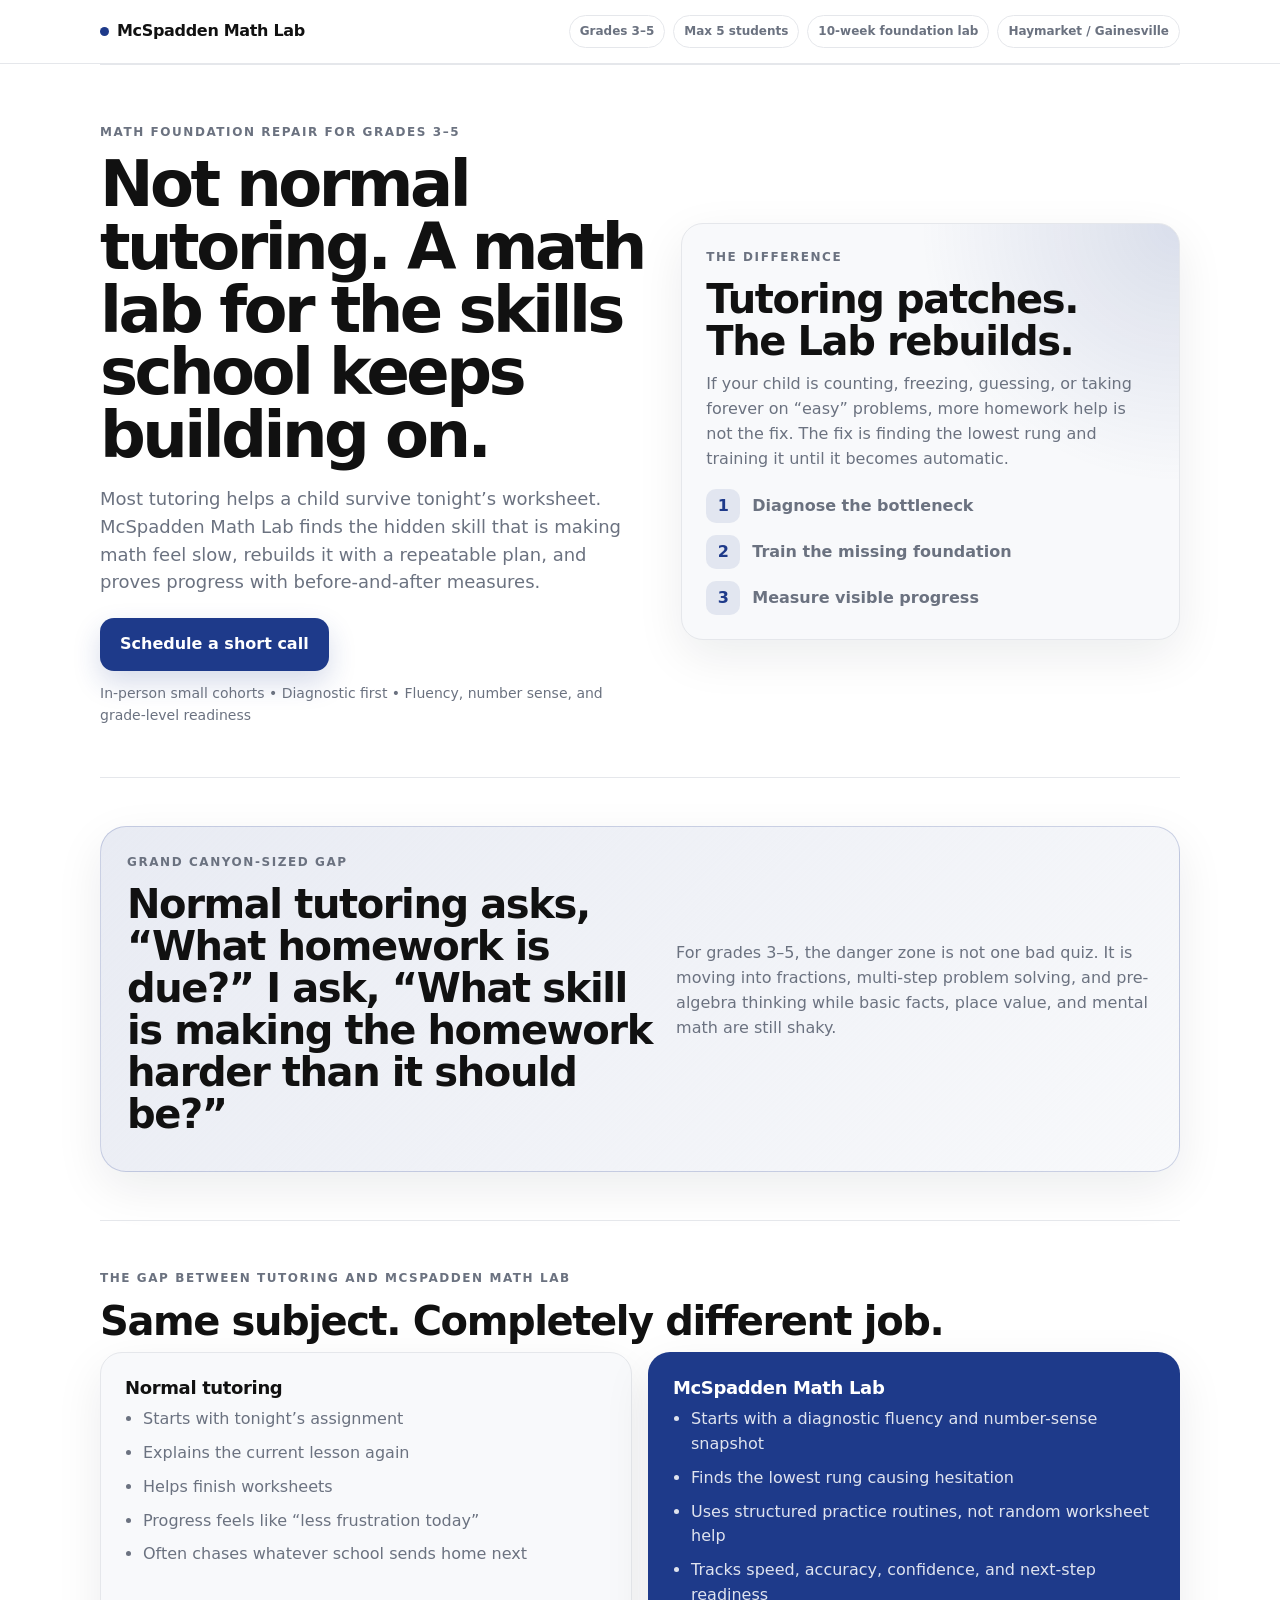
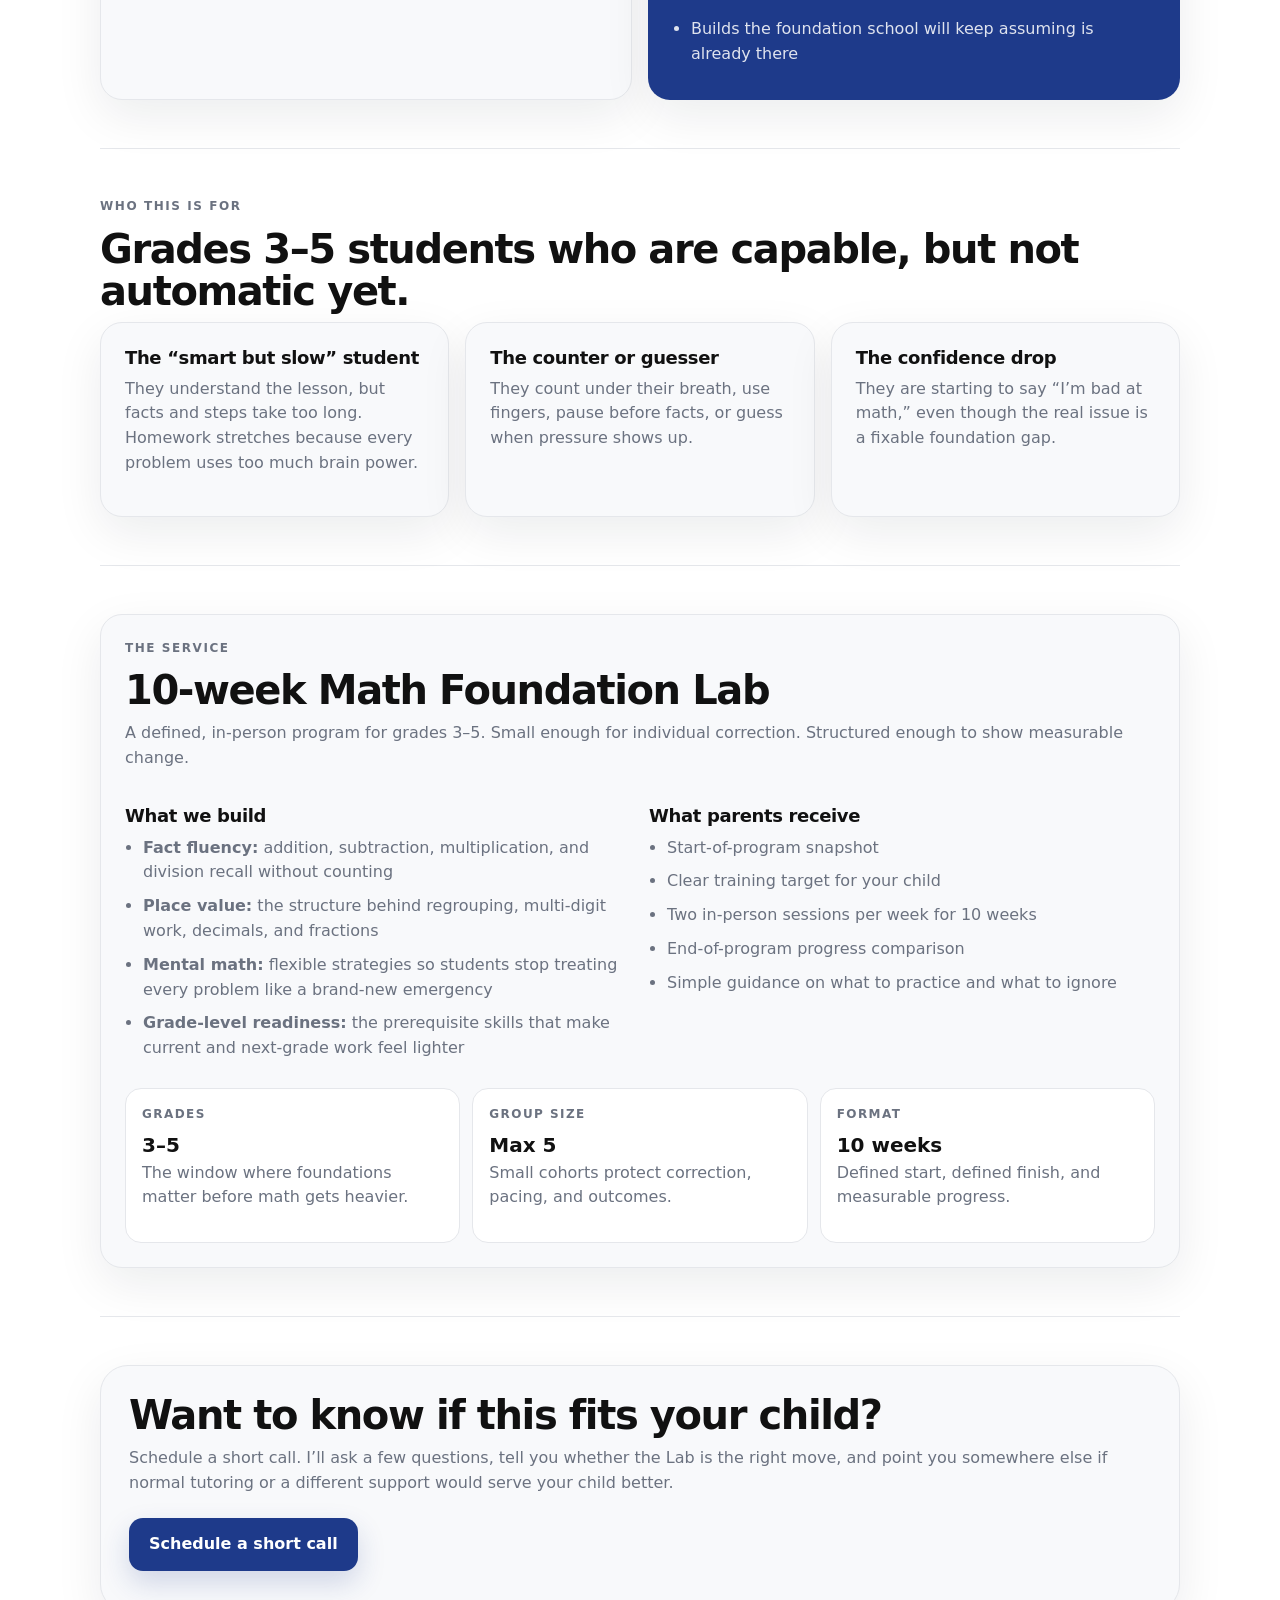
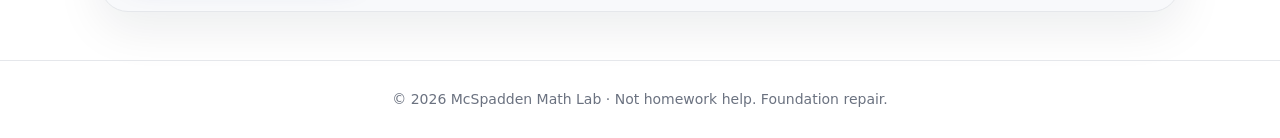
==== commit 8aa4a4d4: "Simplify homepage to foundation lab call CTA" ====
--- a/index.html
+++ b/index.html
@@ -1,787 +1,506 @@
-<!DOCTYPE html>
+<!doctype html>
 <html lang="en">
 <head>
-  <meta charset="UTF-8" />
-  <meta name="viewport" content="width=device-width, initial-scale=1.0" />
-  <title>McSpadden Math Lab | Premium Math Instruction in Arlington</title>
-  <meta name="description" content="Premium small-group and individual math instruction for grades 3–5. Focused on MAP growth, SOL readiness, number sense, fluency, and long-term confidence." />
-  <meta property="og:title" content="McSpadden Math Lab" />
-  <meta property="og:description" content="Small-group and individual math instruction for families who want more than homework help." />
+  <meta charset="utf-8" />
+  <meta name="viewport" content="width=device-width, initial-scale=1" />
+  <title>Math Foundation Lab for Grades 3–5 | McSpadden Math Lab</title>
+  <meta name="description" content="A 10-week math foundation lab for grades 3–5 in Haymarket / Gainesville. Small cohorts, diagnostic-first practice, and measurable progress." />
+  <meta property="og:title" content="Math Foundation Lab | McSpadden Math Lab" />
+  <meta property="og:description" content="Not normal tutoring. A math lab for the skills school keeps building on." />
   <meta property="og:type" content="website" />
   <style>
     :root {
-      --black: #0a0a0a;
-      --white: #ffffff;
-      --cream: #f5f5f4;
-      --gray: #44403c;
-      --light-gray: #d6d3d1;
-      --orange: #0b2a5b;
-      --deep-blue: #082f6b;
-      --green: #166534;
-      --max-width: 1120px;
-    }
-
-    * {
-      box-sizing: border-box;
+      --bg: #ffffff;
+      --card: #f8f9fb;
+      --text: #111111;
+      --muted: #6b7280;
+      --line: #e5e7eb;
+      --accent: #1e3a8a;
+      --accent-soft: rgba(30, 58, 138, 0.1);
+      --shadow: 0 16px 48px rgba(15, 23, 42, 0.08);
+      --radius: 22px;
+      --max: 1080px;
+    }
+
+    * { box-sizing: border-box; }
+
+    html { scroll-behavior: smooth; }
+
+    body {
       margin: 0;
-      padding: 0;
-    }
-
-    html {
-      scroll-behavior: smooth;
-    }
-
-    body {
-      font-family: Georgia, 'Times New Roman', serif;
-      background: var(--cream);
-      color: var(--black);
-      line-height: 1.5;
-    }
-
-    a {
-      color: inherit;
-      text-decoration: none;
-    }
+      font-family: Inter, ui-sans-serif, system-ui, -apple-system, BlinkMacSystemFont, "Segoe UI", sans-serif;
+      background: var(--bg);
+      color: var(--text);
+      line-height: 1.55;
+    }
+
+    a { color: inherit; text-decoration: none; }
 
     .container {
-      width: min(92%, var(--max-width));
+      width: min(92%, var(--max));
       margin: 0 auto;
     }
 
-    header {
-      background: rgba(248, 245, 239, 0.92);
-      backdrop-filter: blur(14px);
-      border-bottom: 1px solid var(--light-gray);
+    .topbar {
       position: sticky;
       top: 0;
       z-index: 10;
-    }
-
-    .nav {
+      background: rgba(255, 255, 255, 0.94);
+      backdrop-filter: blur(16px);
+      border-bottom: 1px solid var(--line);
+    }
+
+    .topbar-inner {
       display: flex;
+      align-items: center;
       justify-content: space-between;
-      align-items: center;
-      padding: 18px 0;
-    }
-
-    .logo {
+      gap: 18px;
+      padding: 15px 0;
+    }
+
+    .brand {
+      display: inline-flex;
+      align-items: center;
+      gap: 8px;
+      font-weight: 800;
+      letter-spacing: -0.02em;
+    }
+
+    .dot {
+      width: 9px;
+      height: 9px;
+      display: inline-block;
+      border-radius: 999px;
+      background: var(--accent);
+    }
+
+    .pills {
+      display: flex;
+      flex-wrap: wrap;
+      gap: 8px;
+      justify-content: flex-end;
+    }
+
+    .pill {
+      display: inline-flex;
+      align-items: center;
+      border: 1px solid var(--line);
+      border-radius: 999px;
+      padding: 6px 10px;
+      color: var(--muted);
+      background: #fff;
+      font-size: 12px;
       font-weight: 700;
-      letter-spacing: -0.03em;
-      font-size: 1.2rem;
-    }
-
-    .logo span {
-      color: var(--orange);
-    }
-
-    .nav-links {
-      display: flex;
-      gap: 28px;
-      align-items: center;
-      color: var(--gray);
-      font-size: 0.98rem;
-      font-weight: 500;
-    }
-
-    .nav-links a:hover {
-      color: var(--black);
+      white-space: nowrap;
+    }
+
+    .hero {
+      display: grid;
+      grid-template-columns: 1.05fr 0.95fr;
+      gap: 30px;
+      align-items: center;
+      padding: 58px 0 36px;
+    }
+
+    .kicker {
+      color: var(--muted);
+      font-size: 12px;
+      font-weight: 800;
+      letter-spacing: 0.13em;
+      text-transform: uppercase;
+      margin-bottom: 12px;
+    }
+
+    h1, h2, h3, p { margin-top: 0; }
+
+    h1 {
+      margin-bottom: 18px;
+      font-size: clamp(38px, 5vw, 68px);
+      line-height: 0.98;
+      letter-spacing: -0.055em;
+    }
+
+    h2 {
+      margin-bottom: 10px;
+      font-size: clamp(27px, 3.3vw, 40px);
+      line-height: 1.05;
+      letter-spacing: -0.035em;
+    }
+
+    h3 {
+      margin-bottom: 8px;
+      font-size: 18px;
+      line-height: 1.2;
+      letter-spacing: -0.02em;
+    }
+
+    .lead {
+      max-width: 66ch;
+      color: var(--muted);
+      font-size: 18px;
     }
 
     .button {
       display: inline-flex;
       align-items: center;
       justify-content: center;
-      border-radius: 999px;
-      padding: 13px 20px;
+      border-radius: 14px;
+      padding: 14px 20px;
+      background: var(--accent);
+      color: #fff;
       font-weight: 800;
-      border: 1px solid var(--black);
-      transition: transform 0.15s ease, box-shadow 0.15s ease, background 0.15s ease;
-      cursor: pointer;
+      box-shadow: 0 12px 28px rgba(30, 58, 138, 0.18);
+      transition: transform 0.15s ease, opacity 0.15s ease;
     }
 
     .button:hover {
       transform: translateY(-1px);
-      box-shadow: 0 10px 20px rgba(0,0,0,0.08);
-    }
-
-    .button-primary {
-      background: linear-gradient(135deg, #082f6b, #0b2a5b);
-      color: var(--white);
-    }
-
-    .button-secondary {
-      background: var(--white);
-      color: var(--black);
-    }
-
-    .hero {
-      padding: 84px 0 56px;
-    }
-
-    .hero-grid {
-      display: grid;
-      grid-template-columns: 1.15fr 0.85fr;
-      gap: 48px;
-      align-items: center;
-    }
-
-    .eyebrow {
+      opacity: 0.94;
+    }
+
+    .cta-row {
+      display: flex;
+      flex-wrap: wrap;
+      gap: 12px;
+      margin: 22px 0 12px;
+    }
+
+    .micro {
+      color: var(--muted);
+      font-size: 14px;
+    }
+
+    .card {
+      border: 1px solid var(--line);
+      border-radius: var(--radius);
+      background: var(--card);
+      box-shadow: var(--shadow);
+      padding: 24px;
+    }
+
+    .feature-card {
+      background:
+        radial-gradient(circle at top right, rgba(30, 58, 138, 0.14), transparent 40%),
+        var(--card);
+    }
+
+    .steps {
+      display: grid;
+      gap: 12px;
+      margin-top: 18px;
+    }
+
+    .step {
+      display: grid;
+      grid-template-columns: 34px 1fr;
+      gap: 12px;
+      align-items: center;
+      color: var(--muted);
+    }
+
+    .step-num {
+      width: 34px;
+      height: 34px;
       display: inline-flex;
       align-items: center;
-      gap: 8px;
-      background: var(--white);
-      border: 1px solid var(--light-gray);
-      border-radius: 999px;
-      padding: 8px 13px;
-      font-size: 0.82rem;
+      justify-content: center;
+      border-radius: 10px;
+      color: var(--accent);
+      background: var(--accent-soft);
+      font-weight: 900;
+    }
+
+    section {
+      padding: 48px 0;
+      border-top: 1px solid var(--line);
+    }
+
+    .canyon {
+      display: grid;
+      grid-template-columns: 1.05fr 0.95fr;
+      gap: 22px;
+      align-items: center;
+      border: 1px solid rgba(30, 58, 138, 0.2);
+      border-radius: 26px;
+      background: linear-gradient(135deg, rgba(30, 58, 138, 0.1), #f8f9fb);
+      padding: 26px;
+      box-shadow: var(--shadow);
+    }
+
+    .muted { color: var(--muted); }
+
+    .grid-2 {
+      display: grid;
+      grid-template-columns: repeat(2, 1fr);
+      gap: 16px;
+    }
+
+    .grid-3 {
+      display: grid;
+      grid-template-columns: repeat(3, 1fr);
+      gap: 16px;
+    }
+
+    .list {
+      margin: 0;
+      padding-left: 18px;
+      color: var(--muted);
+    }
+
+    .list li { margin: 9px 0; }
+
+    .compare-lab {
+      background: var(--accent);
+      color: #fff;
+      border-color: transparent;
+    }
+
+    .compare-lab .muted,
+    .compare-lab .list { color: rgba(255, 255, 255, 0.86); }
+
+    .offer {
+      display: grid;
+      gap: 18px;
+    }
+
+    .offer-row {
+      display: grid;
+      grid-template-columns: repeat(2, 1fr);
+      gap: 18px;
+    }
+
+    .meta {
+      display: grid;
+      grid-template-columns: repeat(3, 1fr);
+      gap: 12px;
+    }
+
+    .meta-box {
+      border: 1px solid var(--line);
+      border-radius: 16px;
+      padding: 16px;
+      background: #fff;
+    }
+
+    .meta-label {
+      color: var(--muted);
+      font-size: 12px;
       font-weight: 800;
-      color: var(--deep-blue);
-      margin-bottom: 22px;
-    }
-
-    .dot {
-      width: 8px;
-      height: 8px;
-      border-radius: 999px;
-      background: var(--orange);
-      display: inline-block;
-    }
-
-    h1 {
-      font-size: clamp(3.2rem, 7vw, 6.2rem);
-      line-height: 0.92;
-      letter-spacing: -0.07em;
-      max-width: 760px;
-      margin-bottom: 24px;
-      font-weight: 700;
-    }
-
-    .hero p {
-      font-size: 1.22rem;
-      color: var(--gray);
-      max-width: 650px;
-      margin-bottom: 30px;
-    }
-
-    .hero-actions {
-      display: flex;
-      gap: 14px;
-      flex-wrap: wrap;
-      margin-bottom: 28px;
-    }
-
-    .trust-line {
-      font-size: 0.94rem;
-      color: var(--gray);
-      max-width: 580px;
-    }
-
-    .hero-card {
-      background: linear-gradient(135deg, #041c44, #082f6b);
-      color: var(--white);
+      letter-spacing: 0.12em;
+      text-transform: uppercase;
+    }
+
+    .meta-value {
+      margin-top: 6px;
+      font-size: 20px;
+      font-weight: 900;
+    }
+
+    .final-cta {
       border-radius: 28px;
-      padding: 34px;
-      box-shadow: 0 24px 70px rgba(0,0,0,0.18);
-      position: relative;
-      overflow: hidden;
-    }
-
-    .hero-card::after {
-      content: "";
-      position: absolute;
-      width: 220px;
-      height: 220px;
-      background: rgba(59, 130, 246, 0.14);
-      border-radius: 999px;
-      top: -80px;
-      right: -70px;
-      filter: blur(8px);
-    }
-
-    .card-content {
-      position: relative;
-      z-index: 1;
-    }
-
-    .card-label {
-      color: #fed7aa;
-      text-transform: uppercase;
-      letter-spacing: 0.12em;
-      font-size: 0.72rem;
-      font-weight: 900;
-      margin-bottom: 18px;
-    }
-
-    .diagnostic-list {
-      display: grid;
-      gap: 14px;
-      margin: 22px 0;
-    }
-
-    .diagnostic-item {
-      display: grid;
-      grid-template-columns: 28px 1fr;
-      gap: 12px;
-      align-items: start;
-      color: #e5e7eb;
-      font-weight: 650;
-    }
-
-    .check {
-      width: 24px;
-      height: 24px;
-      border-radius: 999px;
-      background: var(--orange);
-      display: flex;
-      align-items: center;
-      justify-content: center;
-      color: var(--white);
-      font-size: 0.84rem;
-      font-weight: 900;
-    }
-
-    section {
-      padding: 70px 0;
-    }
-
-    .section-header {
-      max-width: 760px;
-      margin-bottom: 34px;
-    }
-
-    h2 {
-      font-size: clamp(2rem, 4vw, 3.4rem);
-      line-height: 1;
-      letter-spacing: -0.055em;
-      margin-bottom: 16px;
-    }
-
-    .section-header p {
-      color: var(--gray);
-      font-size: 1.08rem;
-    }
-
-    .cards-3 {
-      display: grid;
-      grid-template-columns: repeat(3, 1fr);
-      gap: 18px;
-    }
-
-    .card {
-      background: rgba(255,255,255,0.92);
-      border: 1px solid var(--light-gray);
-      border-radius: 24px;
-      padding: 26px;
-      min-height: 220px;
-      box-shadow: 0 10px 30px rgba(0,0,0,0.04);
-    }
-
-    .card-number {
-      font-size: 0.85rem;
-      font-weight: 900;
-      color: var(--orange);
-      margin-bottom: 16px;
-    }
-
-    .card h3 {
-      font-size: 1.35rem;
-      letter-spacing: -0.035em;
-      margin-bottom: 12px;
-    }
-
-    .card p,
-    .card li {
-      color: var(--gray);
-      font-size: 0.98rem;
-    }
-
-    .split {
-      display: grid;
-      grid-template-columns: 0.9fr 1.1fr;
-      gap: 42px;
-      align-items: start;
-    }
-
-    .dark-panel {
-      background: var(--black);
-      color: var(--white);
-      border-radius: 28px;
-      padding: 34px;
-      position: sticky;
-      top: 104px;
-    }
-
-    .dark-panel p {
-      color: #d4d4d4;
-      margin-top: 12px;
-    }
-
-    .stack {
-      display: grid;
-      gap: 16px;
-    }
-
-    .offer-card {
-      background: var(--white);
-      border: 1px solid var(--light-gray);
-      border-radius: 24px;
-      padding: 26px;
-      display: grid;
-      gap: 14px;
-    }
-
-    .offer-top {
-      display: flex;
-      justify-content: space-between;
-      gap: 18px;
-      align-items: start;
-    }
-
-    .badge {
-      background: #eff6ff;
-      color: #1e3a8a;
-      border: 1px solid #bfdbfe;
-      border-radius: 999px;
-      padding: 7px 10px;
-      font-size: 0.76rem;
-      font-weight: 900;
-      white-space: nowrap;
-    }
-
-    .price {
-      font-size: 1.25rem;
-      font-weight: 900;
-      letter-spacing: -0.03em;
-    }
-
-    ul {
-      list-style: none;
-      display: grid;
-      gap: 9px;
-    }
-
-    li::before {
-      content: "•";
-      color: var(--orange);
-      font-weight: 900;
-      margin-right: 8px;
-    }
-
-    .process {
-      background: var(--white);
-      border-top: 1px solid var(--light-gray);
-      border-bottom: 1px solid var(--light-gray);
-    }
-
-    .steps {
-      display: grid;
-      grid-template-columns: repeat(4, 1fr);
-      gap: 14px;
-    }
-
-    .step {
-      border: 1px solid var(--light-gray);
-      border-radius: 22px;
-      padding: 22px;
-      background: var(--cream);
-    }
-
-    .step strong {
-      display: block;
-      margin-bottom: 8px;
-      letter-spacing: -0.025em;
-    }
-
-    .step p {
-      color: var(--gray);
-      font-size: 0.94rem;
-    }
-
-    .proof-grid {
-      display: grid;
-      grid-template-columns: 1fr 1fr;
-      gap: 22px;
-    }
-
-    .quote {
-      background: linear-gradient(135deg, #082f6b, #041c44);
-      color: var(--white);
-      border-radius: 28px;
-      padding: 38px;
-    }
-
-    .quote p {
-      font-size: 1.35rem;
-      letter-spacing: -0.035em;
-      line-height: 1.25;
-    }
-
-    .note {
-      color: #cbd5e1;
-      margin-top: 20px;
-      font-size: 0.95rem !important;
-      letter-spacing: 0;
-    }
-
-    .faq {
-      display: grid;
-      gap: 14px;
-    }
-
-    .faq-item {
-      background: var(--white);
-      border: 1px solid var(--light-gray);
-      border-radius: 20px;
-      padding: 22px;
-    }
-
-    .faq-item h3 {
-      font-size: 1.05rem;
-      margin-bottom: 8px;
-    }
-
-    .faq-item p {
-      color: var(--gray);
-    }
-
-    .cta {
-      background: var(--black);
-      color: var(--white);
-      border-radius: 32px;
-      padding: 48px;
-      display: grid;
-      grid-template-columns: 1.2fr 0.8fr;
-      gap: 28px;
-      align-items: center;
-    }
-
-    .cta p {
-      color: #d4d4d4;
-      font-size: 1.08rem;
-      margin-top: 12px;
+      border: 1px solid var(--line);
+      background: var(--card);
+      padding: 28px;
+      box-shadow: var(--shadow);
     }
 
     footer {
-      padding: 34px 0;
-      color: var(--gray);
-      font-size: 0.92rem;
-    }
-
-    @media (max-width: 900px) {
-      .hero-grid,
-      .split,
-      .proof-grid,
-      .cta {
+      border-top: 1px solid var(--line);
+      padding: 28px 0;
+      color: var(--muted);
+      text-align: center;
+      font-size: 14px;
+    }
+
+    @media (max-width: 880px) {
+      .topbar-inner,
+      .hero,
+      .canyon,
+      .grid-2,
+      .grid-3,
+      .offer-row,
+      .meta {
         grid-template-columns: 1fr;
       }
 
-      .cards-3,
-      .steps {
-        grid-template-columns: 1fr;
+      .topbar-inner {
+        align-items: flex-start;
       }
 
-      .nav-links {
-        display: none;
+      .pills {
+        justify-content: flex-start;
       }
 
       .hero {
-        padding-top: 54px;
-      }
-
-      .dark-panel {
-        position: static;
-      }
-
-      .cta {
-        padding: 32px;
+        padding-top: 42px;
       }
     }
   </style>
 </head>
 <body>
-  <header>
-    <div class="container nav">
-      <a href="#top" class="logo">McSpadden <span>Math Lab</span></a>
-      <nav class="nav-links" aria-label="Main navigation">
-        <a href="#method">Method</a>
-        <a href="#programs">Programs</a>
-        <a href="#process">Process</a>
-        <a href="#apply" class="button button-primary">Apply for a slot</a>
-      </nav>
+  <header class="topbar">
+    <div class="container topbar-inner">
+      <div class="brand"><span class="dot" aria-hidden="true"></span> McSpadden Math Lab</div>
+      <div class="pills" aria-label="Program details">
+        <span class="pill">Grades 3–5</span>
+        <span class="pill">Max 5 students</span>
+        <span class="pill">10-week foundation lab</span>
+        <span class="pill">Haymarket / Gainesville</span>
+      </div>
     </div>
   </header>
 
-  <main id="top">
-    <section class="hero">
-      <div class="container hero-grid">
+  <main>
+    <div class="container">
+      <section class="hero" aria-label="Math Foundation Lab introduction">
         <div>
-          <div class="eyebrow"><span class="dot"></span> Grades 3–5 math instruction · Arlington area</div>
-          <h1>Math instruction for families who want measurable growth.</h1>
-          <p>
-            Small-group and individual math instruction built around number sense, fluency, MAP growth, SOL readiness, and long-term confidence — not worksheet completion or last-minute homework help.
+          <div class="kicker">Math foundation repair for grades 3–5</div>
+          <h1>Not normal tutoring. A math lab for the skills school keeps building on.</h1>
+          <p class="lead">
+            Most tutoring helps a child survive tonight’s worksheet. McSpadden Math Lab finds the hidden skill that is making math feel slow, rebuilds it with a repeatable plan, and proves progress with before-and-after measures.
           </p>
-          <div class="hero-actions">
-            <a href="#apply" class="button button-primary">Apply for a math slot</a>
-            <a href="#programs" class="button button-secondary">View instruction options</a>
-          </div>
-          <div class="trust-line">
-            Best fit: families who want a clear plan, consistent practice, and stronger performance over time — especially students who need to push, extend, deepen, or close hidden gaps.
-          </div>
+          <div class="cta-row">
+            <a class="button" href="mailto:mcspaddenmatthew@gmail.com?subject=Schedule%20a%20short%20call&body=Hi%20Matthew%2C%0A%0AI%27d%20like%20to%20schedule%20a%20short%20call%20about%20McSpadden%20Math%20Lab.%0A%0AChild%27s%20grade%3A%0AWhat%20we%27re%20seeing%20in%20math%3A%0APreferred%20days%2Ftimes%3A%0A%0AThanks%2C">Schedule a short call</a>
+          </div>
+          <p class="micro">In-person small cohorts • Diagnostic first • Fluency, number sense, and grade-level readiness</p>
         </div>
 
-        <aside class="hero-card" aria-label="Instruction focus">
-          <div class="card-content">
-            <div class="card-label">What your child gets</div>
-            <h2 style="font-size: 2.2rem; margin-bottom: 10px;">A math plan, not random tutoring.</h2>
-            <div class="diagnostic-list">
-              <div class="diagnostic-item"><span class="check">✓</span><span>MAP and SOL data reviewed when available</span></div>
-              <div class="diagnostic-item"><span class="check">✓</span><span>Targeted fluency, number sense, fractions, and problem solving</span></div>
-              <div class="diagnostic-item"><span class="check">✓</span><span>Small groups capped for attention and accountability</span></div>
-              <div class="diagnostic-item"><span class="check">✓</span><span>Clear parent communication about what to practice next</span></div>
-            </div>
-            <a href="#apply" class="button button-secondary">Start with a fit conversation</a>
+        <aside class="card feature-card" aria-label="The difference">
+          <div class="kicker">The difference</div>
+          <h2>Tutoring patches. The Lab rebuilds.</h2>
+          <p class="muted">
+            If your child is counting, freezing, guessing, or taking forever on “easy” problems, more homework help is not the fix. The fix is finding the lowest rung and training it until it becomes automatic.
+          </p>
+          <div class="steps">
+            <div class="step"><span class="step-num">1</span><strong>Diagnose the bottleneck</strong></div>
+            <div class="step"><span class="step-num">2</span><strong>Train the missing foundation</strong></div>
+            <div class="step"><span class="step-num">3</span><strong>Measure visible progress</strong></div>
           </div>
         </aside>
-      </div>
-    </section>
-
-    <section id="method">
-      <div class="container">
-        <div class="section-header">
-          <h2>Most students do not need more math noise. They need the right reps.</h2>
-          <p>
-            The goal is not to keep a child busy. The goal is to identify the highest-leverage skill gap, practice it correctly, and transfer it into school performance, MAP growth, and SOL readiness.
+      </section>
+
+      <section aria-label="Grand Canyon-sized gap">
+        <div class="canyon">
+          <div>
+            <div class="kicker">Grand Canyon-sized gap</div>
+            <h2>Normal tutoring asks, “What homework is due?” I ask, “What skill is making the homework harder than it should be?”</h2>
+          </div>
+          <p class="muted">
+            For grades 3–5, the danger zone is not one bad quiz. It is moving into fractions, multi-step problem solving, and pre-algebra thinking while basic facts, place value, and mental math are still shaky.
           </p>
         </div>
-
-        <div class="cards-3">
+      </section>
+
+      <section aria-label="Tutoring comparison">
+        <div class="kicker">The gap between tutoring and McSpadden Math Lab</div>
+        <h2>Same subject. Completely different job.</h2>
+        <div class="grid-2">
           <article class="card">
-            <div class="card-number">01</div>
-            <h3>Diagnose the real gap</h3>
-            <p>We look beyond grades. MAP data, SOL strands, class performance, and student work reveal whether the issue is fluency, number sense, multi-step problem solving, or confidence under pressure.</p>
-          </article>
-          <article class="card">
-            <div class="card-number">02</div>
-            <h3>Build automaticity</h3>
-            <p>Weak math facts and shaky number relationships slow everything down. We strengthen the foundation so students have more working memory available for harder problems.</p>
-          </article>
-          <article class="card">
-            <div class="card-number">03</div>
-            <h3>Transfer to performance</h3>
-            <p>Practice is tied back to school expectations: explaining reasoning, solving multi-step problems, using benchmarks, checking reasonableness, and preparing for assessments.</p>
-          </article>
-        </div>
-      </div>
-    </section>
-
-    <section id="programs">
-      <div class="container split">
-        <div class="dark-panel">
-          <h2>Group-first. Individual when needed.</h2>
-          <p>
-            The best model is usually small-group instruction: enough peer energy to create momentum, small enough to keep the work targeted. Individual sessions are available for families who want a deeper diagnostic plan or more intensive support.
-          </p>
-        </div>
-
-        <div class="stack">
-          <article class="offer-card">
-            <div class="offer-top">
-              <div>
-                <h3>Small-Group Math Lab</h3>
-                <p class="price">Primary offer</p>
-              </div>
-              <span class="badge">Best value</span>
-            </div>
-            <p>Designed for families who want strong math instruction, accountability, and consistent growth within a focused small-group environment.</p>
-            <ul>
-              <li>Grades 3–5</li>
-              <li>Small groups, typically 3–4 students</li>
-              <li>Focus on fluency, number sense, fractions, decimals, word problems, MAP, and SOL readiness</li>
-              <li>Structured environment with repeated targeted practice</li>
-              <li>Families who host sessions receive priority scheduling and help shape the learning group</li>
-              <li>Best for students who benefit from consistency, structure, and peer momentum</li>
+            <h3>Normal tutoring</h3>
+            <ul class="list">
+              <li>Starts with tonight’s assignment</li>
+              <li>Explains the current lesson again</li>
+              <li>Helps finish worksheets</li>
+              <li>Progress feels like “less frustration today”</li>
+              <li>Often chases whatever school sends home next</li>
             </ul>
           </article>
-
-          <article class="offer-card">
-            <div class="offer-top">
-              <div>
-                <h3>Individual Math Instruction</h3>
-                <p class="price">Limited availability</p>
-              </div>
-              <span class="badge">Premium</span>
-            </div>
-            <p>For families who want a customized plan based on data, student work, and specific growth goals.</p>
-            <ul>
-              <li>Best for students with specific gaps or ambitious goals</li>
-              <li>MAP/SOL review available when parents provide reports</li>
-              <li>Designed for long-term improvement, not emergency homework rescue</li>
-              <li>Current individual rate: starting at $150/hour</li>
-            </ul>
-          </article>
-
-          <article class="offer-card">
-            <div class="offer-top">
-              <div>
-                <h3>Private Family Advisory</h3>
-                <p class="price">Boutique retainer</p>
-              </div>
-              <span class="badge">Highly limited</span>
-            </div>
-            <p>For families who want a higher-touch academic strategy partnership built around structure, accountability, and long-term growth — without requiring hours of daily tutoring.</p>
-            <ul>
-              <li>Monthly retainer beginning at $3,000/month</li>
-              <li>Customized roadmap for math growth, fluency, and academic habits</li>
-              <li>2–3 in-person check-ins per week focused on accountability, adjustment, and progress</li>
-              <li>Ongoing MAP and school performance review</li>
-              <li>Parent guidance around routines, expectations, and practice structure</li>
-              <li>Designed to create consistency and momentum outside of sessions</li>
-              <li>Additional high-frequency check-ins available for select families</li>
-            </ul>
-          </article>
-
-          <article class="offer-card">
-            <div class="offer-top">
-              <div>
-                <h3>MAP + SOL Growth Review</h3>
-                <p class="price">Add-on diagnostic</p>
-              </div>
-              <span class="badge">Strategic</span>
-            </div>
-            <p>For parents who want to understand what the scores actually mean and what to do next.</p>
-            <ul>
-              <li>Review MAP goal areas and growth patterns</li>
-              <li>Identify likely skill bottlenecks</li>
-              <li>Create a short action plan for home practice and instruction</li>
-              <li>Useful before summer, fall MAP, or SOL season</li>
+          <article class="card compare-lab">
+            <h3>McSpadden Math Lab</h3>
+            <ul class="list">
+              <li>Starts with a diagnostic fluency and number-sense snapshot</li>
+              <li>Finds the lowest rung causing hesitation</li>
+              <li>Uses structured practice routines, not random worksheet help</li>
+              <li>Tracks speed, accuracy, confidence, and next-step readiness</li>
+              <li>Builds the foundation school will keep assuming is already there</li>
             </ul>
           </article>
         </div>
-      </div>
-    </section>
-
-    <section class="process" id="process">
-      <div class="container">
-        <div class="section-header">
-          <h2>Simple process. Clear expectations.</h2>
-          <p>Families should know exactly what happens next before they commit.</p>
-        </div>
-        <div class="steps">
-          <div class="step"><strong>1. Apply for a slot</strong><p>Share your child’s grade, current concern, and preferred schedule.</p></div>
-          <div class="step"><strong>2. Send data if available</strong><p>MAP, SOL, report cards, teacher notes, or recent math work are useful but not required.</p></div>
-          <div class="step"><strong>3. Pick the right format</strong><p>Small-group is the default. Individual instruction is reserved for students who need a custom plan.</p></div>
-          <div class="step"><strong>4. Start consistent reps</strong><p>We focus on the highest-ROI skills and build momentum through repeated, targeted practice.</p></div>
-        </div>
-      </div>
-    </section>
-
-    <section>
-      <div class="container proof-grid">
-        <div class="section-header" style="margin-bottom:0;">
-          <h2>What I work on most.</h2>
-          <p>These are the skill areas that usually create the biggest return for upper-elementary math students.</p>
-          <div style="height:20px"></div>
-          <ul>
-            <li>Multiplication and division automaticity</li>
-            <li>Addition and subtraction fluency</li>
-            <li>Place value, magnitude, and estimation</li>
-            <li>Fractions, decimals, and benchmark reasoning</li>
-            <li>Multi-step word problems and explaining reasoning</li>
-            <li>MAP Growth goal areas and Virginia SOL-aligned review</li>
-          </ul>
-        </div>
-        <div class="quote">
-          <p>“This is for families who do not want to guess. We look at the data, find the bottleneck, and practice the skills that actually move performance.”</p>
-          <p class="note">This is not a generic homework-support service. It is targeted math instruction for grades 3–5.</p>
-        </div>
-      </div>
-    </section>
-
-    <section>
-      <div class="container">
-        <div class="section-header">
-          <h2>What families say.</h2>
-          <p>
-            The common theme is not just better grades. Families consistently report stronger confidence, deeper understanding, and measurable academic growth over time.
-          </p>
-        </div>
-
-        <div class="cards-3">
+      </section>
+
+      <section aria-label="Who this is for">
+        <div class="kicker">Who this is for</div>
+        <h2>Grades 3–5 students who are capable, but not automatic yet.</h2>
+        <div class="grid-3">
           <article class="card">
-            <h3>“The first thing we noticed was confidence.” — Jessica</h3>
-            <p>
-              “Math stopped feeling overwhelming. Our child became faster, calmer, and more willing to tackle harder problems independently.”
-            </p>
+            <h3>The “smart but slow” student</h3>
+            <p class="muted">They understand the lesson, but facts and steps take too long. Homework stretches because every problem uses too much brain power.</p>
           </article>
-
           <article class="card">
-            <h3>“The growth finally showed up in the data.” — Catherine</h3>
-            <p>
-              “We had tried other programs before, but this was the first time we saw clear improvement connected to MAP performance and classroom work.”
-            </p>
+            <h3>The counter or guesser</h3>
+            <p class="muted">They count under their breath, use fingers, pause before facts, or guess when pressure shows up.</p>
           </article>
-
           <article class="card">
-            <h3>“This felt much more strategic than tutoring.” — Ruth</h3>
-            <p>
-              “Instead of just helping with homework, Matthew identified the actual skill gaps and focused on the skills creating the biggest bottlenecks.”
-            </p>
+            <h3>The confidence drop</h3>
+            <p class="muted">They are starting to say “I’m bad at math,” even though the real issue is a fixable foundation gap.</p>
           </article>
         </div>
-      </div>
-    </section>
-
-    <section>
-      <div class="container split">
-        <div class="section-header" style="margin-bottom:0;">
-          <h2>Common parent questions.</h2>
-          <p>Clear fit beats pressure. The right families will value the structure.</p>
+      </section>
+
+      <section aria-label="The service">
+        <div class="card offer">
+          <div>
+            <div class="kicker">The service</div>
+            <h2>10-week Math Foundation Lab</h2>
+            <p class="muted">A defined, in-person program for grades 3–5. Small enough for individual correction. Structured enough to show measurable change.</p>
+          </div>
+          <div class="offer-row">
+            <div>
+              <h3>What we build</h3>
+              <ul class="list">
+                <li><strong>Fact fluency:</strong> addition, subtraction, multiplication, and division recall without counting</li>
+                <li><strong>Place value:</strong> the structure behind regrouping, multi-digit work, decimals, and fractions</li>
+                <li><strong>Mental math:</strong> flexible strategies so students stop treating every problem like a brand-new emergency</li>
+                <li><strong>Grade-level readiness:</strong> the prerequisite skills that make current and next-grade work feel lighter</li>
+              </ul>
+            </div>
+            <div>
+              <h3>What parents receive</h3>
+              <ul class="list">
+                <li>Start-of-program snapshot</li>
+                <li>Clear training target for your child</li>
+                <li>Two in-person sessions per week for 10 weeks</li>
+                <li>End-of-program progress comparison</li>
+                <li>Simple guidance on what to practice and what to ignore</li>
+              </ul>
+            </div>
+          </div>
+          <div class="meta">
+            <div class="meta-box">
+              <div class="meta-label">Grades</div>
+              <div class="meta-value">3–5</div>
+              <p class="muted">The window where foundations matter before math gets heavier.</p>
+            </div>
+            <div class="meta-box">
+              <div class="meta-label">Group size</div>
+              <div class="meta-value">Max 5</div>
+              <p class="muted">Small cohorts protect correction, pacing, and outcomes.</p>
+            </div>
+            <div class="meta-box">
+              <div class="meta-label">Format</div>
+              <div class="meta-value">10 weeks</div>
+              <p class="muted">Defined start, defined finish, and measurable progress.</p>
+            </div>
+          </div>
         </div>
-        <div class="faq">
-          <div class="faq-item">
-            <h3>Is this tutoring?</h3>
-            <p>It is math instruction. I am not positioned as a homework helper. The work is built around skill growth, confidence, number sense, fluency, and school performance.</p>
-          </div>
-          <div class="faq-item">
-            <h3>Do you offer one-on-one sessions?</h3>
-            <p>Yes, with limited availability. Small groups are the primary model, but individual instruction is available when a child needs a more customized plan.</p>
-          </div>
-          <div class="faq-item">
-            <h3>What grades do you work with?</h3>
-            <p>I work with students in grades 3–5.</p>
-          </div>
-          <div class="faq-item">
-            <h3>What should parents send before the first conversation?</h3>
-            <p>If available, send MAP reports, SOL results, report card comments, recent math work, or a short description of where your child is getting stuck.</p>
-          </div>
-          <div class="faq-item">
-            <h3>Where do sessions happen?</h3>
-            <p>Sessions are typically scheduled in local homes or agreed-upon locations in the Arlington area, depending on the group and schedule.</p>
+      </section>
+
+      <section aria-label="Schedule a call">
+        <div class="final-cta">
+          <h2>Want to know if this fits your child?</h2>
+          <p class="muted">
+            Schedule a short call. I’ll ask a few questions, tell you whether the Lab is the right move, and point you somewhere else if normal tutoring or a different support would serve your child better.
+          </p>
+          <div class="cta-row">
+            <a class="button" href="mailto:mcspaddenmatthew@gmail.com?subject=Schedule%20a%20short%20call&body=Hi%20Matthew%2C%0A%0AI%27d%20like%20to%20schedule%20a%20short%20call%20about%20McSpadden%20Math%20Lab.%0A%0AChild%27s%20grade%3A%0AWhat%20we%27re%20seeing%20in%20math%3A%0APreferred%20days%2Ftimes%3A%0A%0AThanks%2C">Schedule a short call</a>
           </div>
         </div>
-      </div>
-    </section>
-
-    <section id="apply">
-      <div class="container cta">
-        <div>
-          <h2>Apply for a math instruction slot.</h2>
-          <p>
-            Send your child’s grade, school, what you are seeing in math right now, and whether you are interested in small-group instruction or individual instruction.
-          </p>
-        </div>
-        <div style="display:grid; gap:12px; justify-items:start;">
-          <a class="button button-secondary" href="mailto:mcspaddenmatthew@gmail.com?subject=Math%20Instruction%20Slot%20Inquiry&body=Hi%20Matthew%2C%0A%0AI%27m%20interested%20in%20math%20instruction.%0A%0AChild%27s%20grade%3A%0ASchool%3A%0AWhat%20we%27re%20seeing%20in%20math%3A%0AInterested%20in%3A%20Small-group%20%2F%20Individual%0AMAP%20or%20SOL%20data%20available%3A%20Yes%20%2F%20No%0APreferred%20schedule%3A%0A%0AThanks%2C">Email to apply</a>
-
-        </div>
-      </div>
-    </section>
+      </section>
+    </div>
   </main>
 
   <footer>
-    <div class="container">
-      © <span id="year"></span> McSpadden Math Lab. Premium small-group and individual math instruction for grades 3–5.
-    </div>
+    <div class="container">© <span id="year"></span> McSpadden Math Lab · Not homework help. Foundation repair.</div>
   </footer>
 
   <script>
